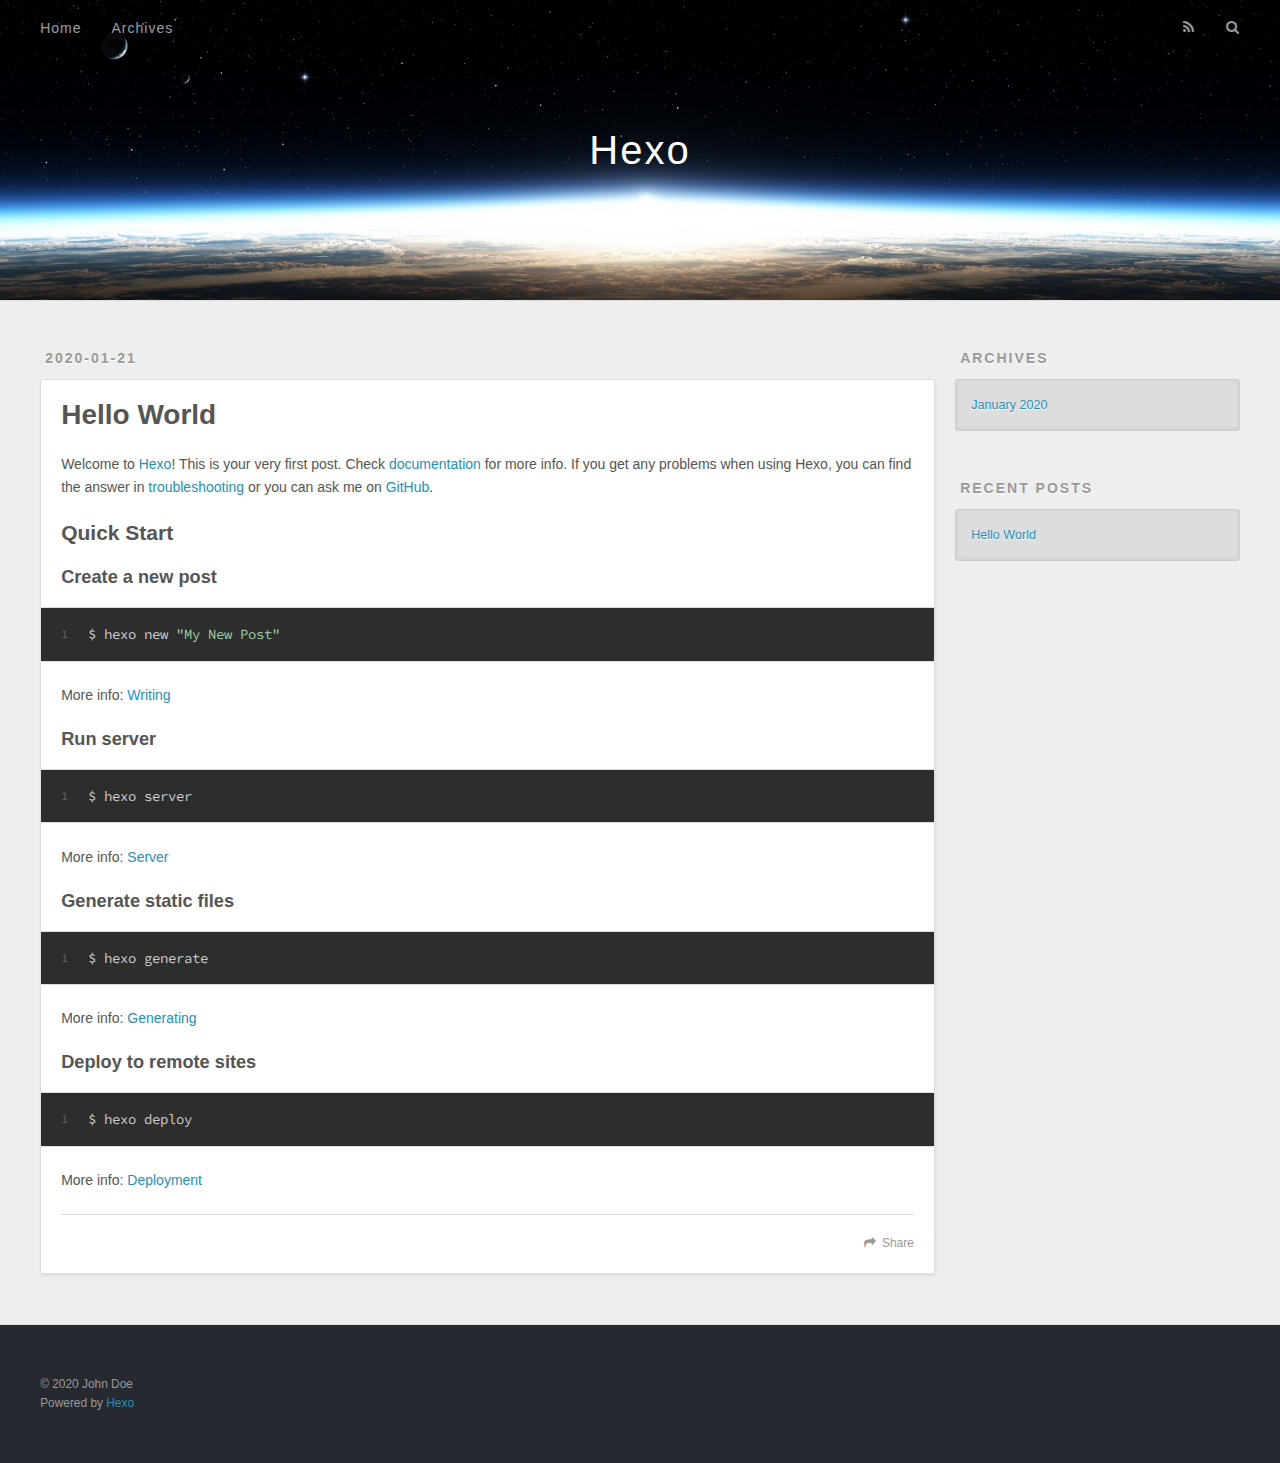
==== index.html @ 79633a44 "Site updated: 2020-01-21 22:57:05" ====
<!DOCTYPE html>
<html>
<head>
  <meta charset="utf-8">
  

  
  <title>Hexo</title>
  <meta name="viewport" content="width=device-width, initial-scale=1, maximum-scale=1">
  <meta property="og:type" content="website">
<meta property="og:title" content="Hexo">
<meta property="og:url" content="http://yoursite.com/index.html">
<meta property="og:site_name" content="Hexo">
<meta property="og:locale" content="en_US">
<meta property="article:author" content="John Doe">
<meta name="twitter:card" content="summary">
  
    <link rel="alternate" href="/atom.xml" title="Hexo" type="application/atom+xml">
  
  
    <link rel="icon" href="/favicon.png">
  
  
    <link href="//fonts.googleapis.com/css?family=Source+Code+Pro" rel="stylesheet" type="text/css">
  
  
<link rel="stylesheet" href="/css/style.css">

<meta name="generator" content="Hexo 4.2.0"></head>

<body>
  <div id="container">
    <div id="wrap">
      <header id="header">
  <div id="banner"></div>
  <div id="header-outer" class="outer">
    <div id="header-title" class="inner">
      <h1 id="logo-wrap">
        <a href="/" id="logo">Hexo</a>
      </h1>
      
    </div>
    <div id="header-inner" class="inner">
      <nav id="main-nav">
        <a id="main-nav-toggle" class="nav-icon"></a>
        
          <a class="main-nav-link" href="/">Home</a>
        
          <a class="main-nav-link" href="/archives">Archives</a>
        
      </nav>
      <nav id="sub-nav">
        
          <a id="nav-rss-link" class="nav-icon" href="/atom.xml" title="RSS Feed"></a>
        
        <a id="nav-search-btn" class="nav-icon" title="Search"></a>
      </nav>
      <div id="search-form-wrap">
        <form action="//google.com/search" method="get" accept-charset="UTF-8" class="search-form"><input type="search" name="q" class="search-form-input" placeholder="Search"><button type="submit" class="search-form-submit">&#xF002;</button><input type="hidden" name="sitesearch" value="http://yoursite.com"></form>
      </div>
    </div>
  </div>
</header>
      <div class="outer">
        <section id="main">
  
    <article id="post-hello-world" class="article article-type-post" itemscope itemprop="blogPost">
  <div class="article-meta">
    <a href="/2020/01/21/hello-world/" class="article-date">
  <time datetime="2020-01-21T01:16:04.264Z" itemprop="datePublished">2020-01-21</time>
</a>
    
  </div>
  <div class="article-inner">
    
    
      <header class="article-header">
        
  
    <h1 itemprop="name">
      <a class="article-title" href="/2020/01/21/hello-world/">Hello World</a>
    </h1>
  

      </header>
    
    <div class="article-entry" itemprop="articleBody">
      
        <p>Welcome to <a href="https://hexo.io/" target="_blank" rel="noopener">Hexo</a>! This is your very first post. Check <a href="https://hexo.io/docs/" target="_blank" rel="noopener">documentation</a> for more info. If you get any problems when using Hexo, you can find the answer in <a href="https://hexo.io/docs/troubleshooting.html" target="_blank" rel="noopener">troubleshooting</a> or you can ask me on <a href="https://github.com/hexojs/hexo/issues" target="_blank" rel="noopener">GitHub</a>.</p>
<h2 id="Quick-Start"><a href="#Quick-Start" class="headerlink" title="Quick Start"></a>Quick Start</h2><h3 id="Create-a-new-post"><a href="#Create-a-new-post" class="headerlink" title="Create a new post"></a>Create a new post</h3><figure class="highlight bash"><table><tr><td class="gutter"><pre><span class="line">1</span><br></pre></td><td class="code"><pre><span class="line">$ hexo new <span class="string">"My New Post"</span></span><br></pre></td></tr></table></figure>

<p>More info: <a href="https://hexo.io/docs/writing.html" target="_blank" rel="noopener">Writing</a></p>
<h3 id="Run-server"><a href="#Run-server" class="headerlink" title="Run server"></a>Run server</h3><figure class="highlight bash"><table><tr><td class="gutter"><pre><span class="line">1</span><br></pre></td><td class="code"><pre><span class="line">$ hexo server</span><br></pre></td></tr></table></figure>

<p>More info: <a href="https://hexo.io/docs/server.html" target="_blank" rel="noopener">Server</a></p>
<h3 id="Generate-static-files"><a href="#Generate-static-files" class="headerlink" title="Generate static files"></a>Generate static files</h3><figure class="highlight bash"><table><tr><td class="gutter"><pre><span class="line">1</span><br></pre></td><td class="code"><pre><span class="line">$ hexo generate</span><br></pre></td></tr></table></figure>

<p>More info: <a href="https://hexo.io/docs/generating.html" target="_blank" rel="noopener">Generating</a></p>
<h3 id="Deploy-to-remote-sites"><a href="#Deploy-to-remote-sites" class="headerlink" title="Deploy to remote sites"></a>Deploy to remote sites</h3><figure class="highlight bash"><table><tr><td class="gutter"><pre><span class="line">1</span><br></pre></td><td class="code"><pre><span class="line">$ hexo deploy</span><br></pre></td></tr></table></figure>

<p>More info: <a href="https://hexo.io/docs/one-command-deployment.html" target="_blank" rel="noopener">Deployment</a></p>

      
    </div>
    <footer class="article-footer">
      <a data-url="http://yoursite.com/2020/01/21/hello-world/" data-id="ck5n6uhem0000v4r3armxf8e6" class="article-share-link">Share</a>
      
      
    </footer>
  </div>
  
</article>


  


</section>
        
          <aside id="sidebar">
  
    

  
    

  
    
  
    
  <div class="widget-wrap">
    <h3 class="widget-title">Archives</h3>
    <div class="widget">
      <ul class="archive-list"><li class="archive-list-item"><a class="archive-list-link" href="/archives/2020/01/">January 2020</a></li></ul>
    </div>
  </div>


  
    
  <div class="widget-wrap">
    <h3 class="widget-title">Recent Posts</h3>
    <div class="widget">
      <ul>
        
          <li>
            <a href="/2020/01/21/hello-world/">Hello World</a>
          </li>
        
      </ul>
    </div>
  </div>

  
</aside>
        
      </div>
      <footer id="footer">
  
  <div class="outer">
    <div id="footer-info" class="inner">
      &copy; 2020 John Doe<br>
      Powered by <a href="http://hexo.io/" target="_blank">Hexo</a>
    </div>
  </div>
</footer>
    </div>
    <nav id="mobile-nav">
  
    <a href="/" class="mobile-nav-link">Home</a>
  
    <a href="/archives" class="mobile-nav-link">Archives</a>
  
</nav>
    

<script src="//ajax.googleapis.com/ajax/libs/jquery/2.0.3/jquery.min.js"></script>


  
<link rel="stylesheet" href="/fancybox/jquery.fancybox.css">

  
<script src="/fancybox/jquery.fancybox.pack.js"></script>




<script src="/js/script.js"></script>




  </div>
</body>
</html>
---- css/style.css ----
body {
  width: 100%;
}
body:before,
body:after {
  content: "";
  display: table;
}
body:after {
  clear: both;
}
html,
body,
div,
span,
applet,
object,
iframe,
h1,
h2,
h3,
h4,
h5,
h6,
p,
blockquote,
pre,
a,
abbr,
acronym,
address,
big,
cite,
code,
del,
dfn,
em,
img,
ins,
kbd,
q,
s,
samp,
small,
strike,
strong,
sub,
sup,
tt,
var,
dl,
dt,
dd,
ol,
ul,
li,
fieldset,
form,
label,
legend,
table,
caption,
tbody,
tfoot,
thead,
tr,
th,
td {
  margin: 0;
  padding: 0;
  border: 0;
  outline: 0;
  font-weight: inherit;
  font-style: inherit;
  font-family: inherit;
  font-size: 100%;
  vertical-align: baseline;
}
body {
  line-height: 1;
  color: #000;
  background: #fff;
}
ol,
ul {
  list-style: none;
}
table {
  border-collapse: separate;
  border-spacing: 0;
  vertical-align: middle;
}
caption,
th,
td {
  text-align: left;
  font-weight: normal;
  vertical-align: middle;
}
a img {
  border: none;
}
input,
button {
  margin: 0;
  padding: 0;
}
input::-moz-focus-inner,
button::-moz-focus-inner {
  border: 0;
  padding: 0;
}
@font-face {
  font-family: FontAwesome;
  font-style: normal;
  font-weight: normal;
  src: url("fonts/fontawesome-webfont.eot?v=#4.0.3");
  src: url("fonts/fontawesome-webfont.eot?#iefix&v=#4.0.3") format("embedded-opentype"), url("fonts/fontawesome-webfont.woff?v=#4.0.3") format("woff"), url("fonts/fontawesome-webfont.ttf?v=#4.0.3") format("truetype"), url("fonts/fontawesome-webfont.svg#fontawesomeregular?v=#4.0.3") format("svg");
}
html,
body,
#container {
  height: 100%;
}
body {
  background: #eee;
  font: 14px -apple-system, BlinkMacSystemFont, "Segoe UI", "Roboto", "Oxygen", "Ubuntu", "Cantarell", "Fira Sans", "Droid Sans", "Helvetica Neue", sans-serif;
  -webkit-text-size-adjust: 100%;
}
.outer {
  max-width: 1220px;
  margin: 0 auto;
  padding: 0 20px;
}
.outer:before,
.outer:after {
  content: "";
  display: table;
}
.outer:after {
  clear: both;
}
.inner {
  display: inline;
  float: left;
  width: 98.33333333333333%;
  margin: 0 0.833333333333333%;
}
.left,
.alignleft {
  float: left;
}
.right,
.alignright {
  float: right;
}
.clear {
  clear: both;
}
#container {
  position: relative;
}
.mobile-nav-on {
  overflow: hidden;
}
#wrap {
  height: 100%;
  width: 100%;
  position: absolute;
  top: 0;
  left: 0;
  -webkit-transition: 0.2s ease-out;
  -moz-transition: 0.2s ease-out;
  -ms-transition: 0.2s ease-out;
  transition: 0.2s ease-out;
  z-index: 1;
  background: #eee;
}
.mobile-nav-on #wrap {
  left: 280px;
}
@media screen and (min-width: 768px) {
  #main {
    display: inline;
    float: left;
    width: 73.33333333333333%;
    margin: 0 0.833333333333333%;
  }
}
.article-date,
.article-category-link,
.archive-year,
.widget-title {
  text-decoration: none;
  text-transform: uppercase;
  letter-spacing: 2px;
  color: #999;
  margin-bottom: 1em;
  margin-left: 5px;
  line-height: 1em;
  text-shadow: 0 1px #fff;
  font-weight: bold;
}
.article-inner,
.archive-article-inner {
  background: #fff;
  -webkit-box-shadow: 1px 2px 3px #ddd;
  box-shadow: 1px 2px 3px #ddd;
  border: 1px solid #ddd;
  border-radius: 3px;
}
.article-entry h1,
.widget h1 {
  font-size: 2em;
}
.article-entry h2,
.widget h2 {
  font-size: 1.5em;
}
.article-entry h3,
.widget h3 {
  font-size: 1.3em;
}
.article-entry h4,
.widget h4 {
  font-size: 1.2em;
}
.article-entry h5,
.widget h5 {
  font-size: 1em;
}
.article-entry h6,
.widget h6 {
  font-size: 1em;
  color: #999;
}
.article-entry hr,
.widget hr {
  border: 1px dashed #ddd;
}
.article-entry strong,
.widget strong {
  font-weight: bold;
}
.article-entry em,
.widget em,
.article-entry cite,
.widget cite {
  font-style: italic;
}
.article-entry sup,
.widget sup,
.article-entry sub,
.widget sub {
  font-size: 0.75em;
  line-height: 0;
  position: relative;
  vertical-align: baseline;
}
.article-entry sup,
.widget sup {
  top: -0.5em;
}
.article-entry sub,
.widget sub {
  bottom: -0.2em;
}
.article-entry small,
.widget small {
  font-size: 0.85em;
}
.article-entry acronym,
.widget acronym,
.article-entry abbr,
.widget abbr {
  border-bottom: 1px dotted;
}
.article-entry ul,
.widget ul,
.article-entry ol,
.widget ol,
.article-entry dl,
.widget dl {
  margin: 0 20px;
  line-height: 1.6em;
}
.article-entry ul ul,
.widget ul ul,
.article-entry ol ul,
.widget ol ul,
.article-entry ul ol,
.widget ul ol,
.article-entry ol ol,
.widget ol ol {
  margin-top: 0;
  margin-bottom: 0;
}
.article-entry ul,
.widget ul {
  list-style: disc;
}
.article-entry ol,
.widget ol {
  list-style: decimal;
}
.article-entry dt,
.widget dt {
  font-weight: bold;
}
#header {
  height: 300px;
  position: relative;
  border-bottom: 1px solid #ddd;
}
#header:before,
#header:after {
  content: "";
  position: absolute;
  left: 0;
  right: 0;
  height: 40px;
}
#header:before {
  top: 0;
  background: -webkit-linear-gradient(rgba(0,0,0,0.2), transparent);
  background: -moz-linear-gradient(rgba(0,0,0,0.2), transparent);
  background: -ms-linear-gradient(rgba(0,0,0,0.2), transparent);
  background: linear-gradient(rgba(0,0,0,0.2), transparent);
}
#header:after {
  bottom: 0;
  background: -webkit-linear-gradient(transparent, rgba(0,0,0,0.2));
  background: -moz-linear-gradient(transparent, rgba(0,0,0,0.2));
  background: -ms-linear-gradient(transparent, rgba(0,0,0,0.2));
  background: linear-gradient(transparent, rgba(0,0,0,0.2));
}
#header-outer {
  height: 100%;
  position: relative;
}
#header-inner {
  position: relative;
  overflow: hidden;
}
#banner {
  position: absolute;
  top: 0;
  left: 0;
  width: 100%;
  height: 100%;
  background: url("images/banner.jpg") center #000;
  -webkit-background-size: cover;
  -moz-background-size: cover;
  background-size: cover;
  z-index: -1;
}
#header-title {
  text-align: center;
  height: 40px;
  position: absolute;
  top: 50%;
  left: 0;
  margin-top: -20px;
}
#logo,
#subtitle {
  text-decoration: none;
  color: #fff;
  font-weight: 300;
  text-shadow: 0 1px 4px rgba(0,0,0,0.3);
}
#logo {
  font-size: 40px;
  line-height: 40px;
  letter-spacing: 2px;
}
#subtitle {
  font-size: 16px;
  line-height: 16px;
  letter-spacing: 1px;
}
#subtitle-wrap {
  margin-top: 16px;
}
#main-nav {
  float: left;
  margin-left: -15px;
}
.nav-icon,
.main-nav-link {
  float: left;
  color: #fff;
  opacity: 0.6;
  text-decoration: none;
  text-shadow: 0 1px rgba(0,0,0,0.2);
  -webkit-transition: opacity 0.2s;
  -moz-transition: opacity 0.2s;
  -ms-transition: opacity 0.2s;
  transition: opacity 0.2s;
  display: block;
  padding: 20px 15px;
}
.nav-icon:hover,
.main-nav-link:hover {
  opacity: 1;
}
.nav-icon {
  font-family: FontAwesome;
  text-align: center;
  font-size: 14px;
  width: 14px;
  height: 14px;
  padding: 20px 15px;
  position: relative;
  cursor: pointer;
}
.main-nav-link {
  font-weight: 300;
  letter-spacing: 1px;
}
@media screen and (max-width: 479px) {
  .main-nav-link {
    display: none;
  }
}
#main-nav-toggle {
  display: none;
}
#main-nav-toggle:before {
  content: "\f0c9";
}
@media screen and (max-width: 479px) {
  #main-nav-toggle {
    display: block;
  }
}
#sub-nav {
  float: right;
  margin-right: -15px;
}
#nav-rss-link:before {
  content: "\f09e";
}
#nav-search-btn:before {
  content: "\f002";
}
#search-form-wrap {
  position: absolute;
  top: 15px;
  width: 150px;
  height: 30px;
  right: -150px;
  opacity: 0;
  -webkit-transition: 0.2s ease-out;
  -moz-transition: 0.2s ease-out;
  -ms-transition: 0.2s ease-out;
  transition: 0.2s ease-out;
}
#search-form-wrap.on {
  opacity: 1;
  right: 0;
}
@media screen and (max-width: 479px) {
  #search-form-wrap {
    width: 100%;
    right: -100%;
  }
}
.search-form {
  position: absolute;
  top: 0;
  left: 0;
  right: 0;
  background: #fff;
  padding: 5px 15px;
  border-radius: 15px;
  -webkit-box-shadow: 0 0 10px rgba(0,0,0,0.3);
  box-shadow: 0 0 10px rgba(0,0,0,0.3);
}
.search-form-input {
  border: none;
  background: none;
  color: #555;
  width: 100%;
  font: 13px -apple-system, BlinkMacSystemFont, "Segoe UI", "Roboto", "Oxygen", "Ubuntu", "Cantarell", "Fira Sans", "Droid Sans", "Helvetica Neue", sans-serif;
  outline: none;
}
.search-form-input::-webkit-search-results-decoration,
.search-form-input::-webkit-search-cancel-button {
  -webkit-appearance: none;
}
.search-form-submit {
  position: absolute;
  top: 50%;
  right: 10px;
  margin-top: -7px;
  font: 13px FontAwesome;
  border: none;
  background: none;
  color: #bbb;
  cursor: pointer;
}
.search-form-submit:hover,
.search-form-submit:focus {
  color: #777;
}
.article {
  margin: 50px 0;
}
.article-inner {
  overflow: hidden;
}
.article-meta:before,
.article-meta:after {
  content: "";
  display: table;
}
.article-meta:after {
  clear: both;
}
.article-date {
  float: left;
}
.article-category {
  float: left;
  line-height: 1em;
  color: #ccc;
  text-shadow: 0 1px #fff;
  margin-left: 8px;
}
.article-category:before {
  content: "\2022";
}
.article-category-link {
  margin: 0 12px 1em;
}
.article-header {
  padding: 20px 20px 0;
}
.article-title {
  text-decoration: none;
  font-size: 2em;
  font-weight: bold;
  color: #555;
  line-height: 1.1em;
  -webkit-transition: color 0.2s;
  -moz-transition: color 0.2s;
  -ms-transition: color 0.2s;
  transition: color 0.2s;
}
a.article-title:hover {
  color: #258fb8;
}
.article-entry {
  color: #555;
  padding: 0 20px;
}
.article-entry:before,
.article-entry:after {
  content: "";
  display: table;
}
.article-entry:after {
  clear: both;
}
.article-entry p,
.article-entry table {
  line-height: 1.6em;
  margin: 1.6em 0;
}
.article-entry h1,
.article-entry h2,
.article-entry h3,
.article-entry h4,
.article-entry h5,
.article-entry h6 {
  font-weight: bold;
}
.article-entry h1,
.article-entry h2,
.article-entry h3,
.article-entry h4,
.article-entry h5,
.article-entry h6 {
  line-height: 1.1em;
  margin: 1.1em 0;
}
.article-entry a {
  color: #258fb8;
  text-decoration: none;
}
.article-entry a:hover {
  text-decoration: underline;
}
.article-entry ul,
.article-entry ol,
.article-entry dl {
  margin-top: 1.6em;
  margin-bottom: 1.6em;
}
.article-entry img,
.article-entry video {
  max-width: 100%;
  height: auto;
  display: block;
  margin: auto;
}
.article-entry iframe {
  border: none;
}
.article-entry table {
  width: 100%;
  border-collapse: collapse;
  border-spacing: 0;
}
.article-entry th {
  font-weight: bold;
  border-bottom: 3px solid #ddd;
  padding-bottom: 0.5em;
}
.article-entry td {
  border-bottom: 1px solid #ddd;
  padding: 10px 0;
}
.article-entry blockquote {
  font-family: Georgia, "Times New Roman", serif;
  font-size: 1.4em;
  margin: 1.6em 20px;
  text-align: center;
}
.article-entry blockquote footer {
  font-size: 14px;
  margin: 1.6em 0;
  font-family: -apple-system, BlinkMacSystemFont, "Segoe UI", "Roboto", "Oxygen", "Ubuntu", "Cantarell", "Fira Sans", "Droid Sans", "Helvetica Neue", sans-serif;
}
.article-entry blockquote footer cite:before {
  content: "—";
  padding: 0 0.5em;
}
.article-entry .pullquote {
  text-align: left;
  width: 45%;
  margin: 0;
}
.article-entry .pullquote.left {
  margin-left: 0.5em;
  margin-right: 1em;
}
.article-entry .pullquote.right {
  margin-right: 0.5em;
  margin-left: 1em;
}
.article-entry .caption {
  color: #999;
  display: block;
  font-size: 0.9em;
  margin-top: 0.5em;
  position: relative;
  text-align: center;
}
.article-entry .video-container {
  position: relative;
  padding-top: 56.25%;
  height: 0;
  overflow: hidden;
}
.article-entry .video-container iframe,
.article-entry .video-container object,
.article-entry .video-container embed {
  position: absolute;
  top: 0;
  left: 0;
  width: 100%;
  height: 100%;
  margin-top: 0;
}
.article-more-link a {
  display: inline-block;
  line-height: 1em;
  padding: 6px 15px;
  border-radius: 15px;
  background: #eee;
  color: #999;
  text-shadow: 0 1px #fff;
  text-decoration: none;
}
.article-more-link a:hover {
  background: #258fb8;
  color: #fff;
  text-decoration: none;
  text-shadow: 0 1px #1e7293;
}
.article-footer {
  font-size: 0.85em;
  line-height: 1.6em;
  border-top: 1px solid #ddd;
  padding-top: 1.6em;
  margin: 0 20px 20px;
}
.article-footer:before,
.article-footer:after {
  content: "";
  display: table;
}
.article-footer:after {
  clear: both;
}
.article-footer a {
  color: #999;
  text-decoration: none;
}
.article-footer a:hover {
  color: #555;
}
.article-tag-list-item {
  float: left;
  margin-right: 10px;
}
.article-tag-list-link:before {
  content: "#";
}
.article-comment-link {
  float: right;
}
.article-comment-link:before {
  content: "\f075";
  font-family: FontAwesome;
  padding-right: 8px;
}
.article-share-link {
  cursor: pointer;
  float: right;
  margin-left: 20px;
}
.article-share-link:before {
  content: "\f064";
  font-family: FontAwesome;
  padding-right: 6px;
}
#article-nav {
  position: relative;
}
#article-nav:before,
#article-nav:after {
  content: "";
  display: table;
}
#article-nav:after {
  clear: both;
}
@media screen and (min-width: 768px) {
  #article-nav {
    margin: 50px 0;
  }
  #article-nav:before {
    width: 8px;
    height: 8px;
    position: absolute;
    top: 50%;
    left: 50%;
    margin-top: -4px;
    margin-left: -4px;
    content: "";
    border-radius: 50%;
    background: #ddd;
    -webkit-box-shadow: 0 1px 2px #fff;
    box-shadow: 0 1px 2px #fff;
  }
}
.article-nav-link-wrap {
  text-decoration: none;
  text-shadow: 0 1px #fff;
  color: #999;
  -webkit-box-sizing: border-box;
  -moz-box-sizing: border-box;
  box-sizing: border-box;
  margin-top: 50px;
  text-align: center;
  display: block;
}
.article-nav-link-wrap:hover {
  color: #555;
}
@media screen and (min-width: 768px) {
  .article-nav-link-wrap {
    width: 50%;
    margin-top: 0;
  }
}
@media screen and (min-width: 768px) {
  #article-nav-newer {
    float: left;
    text-align: right;
    padding-right: 20px;
  }
}
@media screen and (min-width: 768px) {
  #article-nav-older {
    float: right;
    text-align: left;
    padding-left: 20px;
  }
}
.article-nav-caption {
  text-transform: uppercase;
  letter-spacing: 2px;
  color: #ddd;
  line-height: 1em;
  font-weight: bold;
}
#article-nav-newer .article-nav-caption {
  margin-right: -2px;
}
.article-nav-title {
  font-size: 0.85em;
  line-height: 1.6em;
  margin-top: 0.5em;
}
.article-share-box {
  position: absolute;
  display: none;
  background: #fff;
  -webkit-box-shadow: 1px 2px 10px rgba(0,0,0,0.2);
  box-shadow: 1px 2px 10px rgba(0,0,0,0.2);
  border-radius: 3px;
  margin-left: -145px;
  overflow: hidden;
  z-index: 1;
}
.article-share-box.on {
  display: block;
}
.article-share-input {
  width: 100%;
  background: none;
  -webkit-box-sizing: border-box;
  -moz-box-sizing: border-box;
  box-sizing: border-box;
  font: 14px -apple-system, BlinkMacSystemFont, "Segoe UI", "Roboto", "Oxygen", "Ubuntu", "Cantarell", "Fira Sans", "Droid Sans", "Helvetica Neue", sans-serif;
  padding: 0 15px;
  color: #555;
  outline: none;
  border: 1px solid #ddd;
  border-radius: 3px 3px 0 0;
  height: 36px;
  line-height: 36px;
}
.article-share-links {
  background: #eee;
}
.article-share-links:before,
.article-share-links:after {
  content: "";
  display: table;
}
.article-share-links:after {
  clear: both;
}
.article-share-twitter,
.article-share-facebook,
.article-share-pinterest,
.article-share-google {
  width: 50px;
  height: 36px;
  display: block;
  float: left;
  position: relative;
  color: #999;
  text-shadow: 0 1px #fff;
}
.article-share-twitter:before,
.article-share-facebook:before,
.article-share-pinterest:before,
.article-share-google:before {
  font-size: 20px;
  font-family: FontAwesome;
  width: 20px;
  height: 20px;
  position: absolute;
  top: 50%;
  left: 50%;
  margin-top: -10px;
  margin-left: -10px;
  text-align: center;
}
.article-share-twitter:hover,
.article-share-facebook:hover,
.article-share-pinterest:hover,
.article-share-google:hover {
  color: #fff;
}
.article-share-twitter:before {
  content: "\f099";
}
.article-share-twitter:hover {
  background: #00aced;
  text-shadow: 0 1px #008abe;
}
.article-share-facebook:before {
  content: "\f09a";
}
.article-share-facebook:hover {
  background: #3b5998;
  text-shadow: 0 1px #2f477a;
}
.article-share-pinterest:before {
  content: "\f0d2";
}
.article-share-pinterest:hover {
  background: #cb2027;
  text-shadow: 0 1px #a21a1f;
}
.article-share-google:before {
  content: "\f0d5";
}
.article-share-google:hover {
  background: #dd4b39;
  text-shadow: 0 1px #be3221;
}
.article-gallery {
  background: #000;
  position: relative;
}
.article-gallery-photos {
  position: relative;
  overflow: hidden;
}
.article-gallery-img {
  display: none;
  max-width: 100%;
}
.article-gallery-img:first-child {
  display: block;
}
.article-gallery-img.loaded {
  position: absolute;
  display: block;
}
.article-gallery-img img {
  display: block;
  max-width: 100%;
  margin: 0 auto;
}
#comments {
  background: #fff;
  -webkit-box-shadow: 1px 2px 3px #ddd;
  box-shadow: 1px 2px 3px #ddd;
  padding: 20px;
  border: 1px solid #ddd;
  border-radius: 3px;
  margin: 50px 0;
}
#comments a {
  color: #258fb8;
}
.archives-wrap {
  margin: 50px 0;
}
.archives:before,
.archives:after {
  content: "";
  display: table;
}
.archives:after {
  clear: both;
}
.archive-year-wrap {
  margin-bottom: 1em;
}
.archives {
  -webkit-column-gap: 10px;
  -moz-column-gap: 10px;
  column-gap: 10px;
}
@media screen and (min-width: 480px) and (max-width: 767px) {
  .archives {
    -webkit-column-count: 2;
    -moz-column-count: 2;
    column-count: 2;
  }
}
@media screen and (min-width: 768px) {
  .archives {
    -webkit-column-count: 3;
    -moz-column-count: 3;
    column-count: 3;
  }
}
.archive-article {
  -webkit-column-break-inside: avoid;
  page-break-inside: avoid;
  overflow: hidden;
  break-inside: avoid-column;
}
.archive-article-inner {
  padding: 10px;
  margin-bottom: 15px;
}
.archive-article-title {
  text-decoration: none;
  font-weight: bold;
  color: #555;
  -webkit-transition: color 0.2s;
  -moz-transition: color 0.2s;
  -ms-transition: color 0.2s;
  transition: color 0.2s;
  line-height: 1.6em;
}
.archive-article-title:hover {
  color: #258fb8;
}
.archive-article-footer {
  margin-top: 1em;
}
.archive-article-date {
  color: #999;
  text-decoration: none;
  font-size: 0.85em;
  line-height: 1em;
  margin-bottom: 0.5em;
  display: block;
}
#page-nav {
  margin: 50px auto;
  background: #fff;
  -webkit-box-shadow: 1px 2px 3px #ddd;
  box-shadow: 1px 2px 3px #ddd;
  border: 1px solid #ddd;
  border-radius: 3px;
  text-align: center;
  color: #999;
  overflow: hidden;
}
#page-nav:before,
#page-nav:after {
  content: "";
  display: table;
}
#page-nav:after {
  clear: both;
}
#page-nav a,
#page-nav span {
  padding: 10px 20px;
  line-height: 1;
  height: 2ex;
}
#page-nav a {
  color: #999;
  text-decoration: none;
}
#page-nav a:hover {
  background: #999;
  color: #fff;
}
#page-nav .prev {
  float: left;
}
#page-nav .next {
  float: right;
}
#page-nav .page-number {
  display: inline-block;
}
@media screen and (max-width: 479px) {
  #page-nav .page-number {
    display: none;
  }
}
#page-nav .current {
  color: #555;
  font-weight: bold;
}
#page-nav .space {
  color: #ddd;
}
#footer {
  background: #262a30;
  padding: 50px 0;
  border-top: 1px solid #ddd;
  color: #999;
}
#footer a {
  color: #258fb8;
  text-decoration: none;
}
#footer a:hover {
  text-decoration: underline;
}
#footer-info {
  line-height: 1.6em;
  font-size: 0.85em;
}
.article-entry pre,
.article-entry .highlight {
  background: #2d2d2d;
  margin: 0 -20px;
  padding: 15px 20px;
  border-style: solid;
  border-color: #ddd;
  border-width: 1px 0;
  overflow: auto;
  color: #ccc;
  line-height: 22.400000000000002px;
}
.article-entry .highlight .gutter pre,
.article-entry .gist .gist-file .gist-data .line-numbers {
  color: #666;
  font-size: 0.85em;
}
.article-entry pre,
.article-entry code {
  font-family: "Source Code Pro", Consolas, Monaco, Menlo, Consolas, monospace;
}
.article-entry code {
  background: #eee;
  text-shadow: 0 1px #fff;
  padding: 0 0.3em;
}
.article-entry pre code {
  background: none;
  text-shadow: none;
  padding: 0;
}
.article-entry .highlight pre {
  border: none;
  margin: 0;
  padding: 0;
}
.article-entry .highlight table {
  margin: 0;
  width: auto;
}
.article-entry .highlight td {
  border: none;
  padding: 0;
}
.article-entry .highlight figcaption {
  font-size: 0.85em;
  color: #999;
  line-height: 1em;
  margin-bottom: 1em;
}
.article-entry .highlight figcaption:before,
.article-entry .highlight figcaption:after {
  content: "";
  display: table;
}
.article-entry .highlight figcaption:after {
  clear: both;
}
.article-entry .highlight figcaption a {
  float: right;
}
.article-entry .highlight .gutter pre {
  text-align: right;
  padding-right: 20px;
}
.article-entry .highlight .line {
  height: 22.400000000000002px;
}
.article-entry .highlight .line.marked {
  background: #515151;
}
.article-entry .gist {
  margin: 0 -20px;
  border-style: solid;
  border-color: #ddd;
  border-width: 1px 0;
  background: #2d2d2d;
  padding: 15px 20px 15px 0;
}
.article-entry .gist .gist-file {
  border: none;
  font-family: "Source Code Pro", Consolas, Monaco, Menlo, Consolas, monospace;
  margin: 0;
}
.article-entry .gist .gist-file .gist-data {
  background: none;
  border: none;
}
.article-entry .gist .gist-file .gist-data .line-numbers {
  background: none;
  border: none;
  padding: 0 20px 0 0;
}
.article-entry .gist .gist-file .gist-data .line-data {
  padding: 0 !important;
}
.article-entry .gist .gist-file .highlight {
  margin: 0;
  padding: 0;
  border: none;
}
.article-entry .gist .gist-file .gist-meta {
  background: #2d2d2d;
  color: #999;
  font: 0.85em -apple-system, BlinkMacSystemFont, "Segoe UI", "Roboto", "Oxygen", "Ubuntu", "Cantarell", "Fira Sans", "Droid Sans", "Helvetica Neue", sans-serif;
  text-shadow: 0 0;
  padding: 0;
  margin-top: 1em;
  margin-left: 20px;
}
.article-entry .gist .gist-file .gist-meta a {
  color: #258fb8;
  font-weight: normal;
}
.article-entry .gist .gist-file .gist-meta a:hover {
  text-decoration: underline;
}
pre .comment,
pre .title {
  color: #999;
}
pre .variable,
pre .attribute,
pre .tag,
pre .regexp,
pre .ruby .constant,
pre .xml .tag .title,
pre .xml .pi,
pre .xml .doctype,
pre .html .doctype,
pre .css .id,
pre .css .class,
pre .css .pseudo {
  color: #f2777a;
}
pre .number,
pre .preprocessor,
pre .built_in,
pre .literal,
pre .params,
pre .constant {
  color: #f99157;
}
pre .class,
pre .ruby .class .title,
pre .css .rules .attribute {
  color: #9c9;
}
pre .string,
pre .value,
pre .inheritance,
pre .header,
pre .ruby .symbol,
pre .xml .cdata {
  color: #9c9;
}
pre .css .hexcolor {
  color: #6cc;
}
pre .function,
pre .python .decorator,
pre .python .title,
pre .ruby .function .title,
pre .ruby .title .keyword,
pre .perl .sub,
pre .javascript .title,
pre .coffeescript .title {
  color: #69c;
}
pre .keyword,
pre .javascript .function {
  color: #c9c;
}
@media screen and (max-width: 479px) {
  #mobile-nav {
    position: absolute;
    top: 0;
    left: 0;
    width: 280px;
    height: 100%;
    background: #191919;
    border-right: 1px solid #fff;
  }
}
@media screen and (max-width: 479px) {
  .mobile-nav-link {
    display: block;
    color: #999;
    text-decoration: none;
    padding: 15px 20px;
    font-weight: bold;
  }
  .mobile-nav-link:hover {
    color: #fff;
  }
}
@media screen and (min-width: 768px) {
  #sidebar {
    display: inline;
    float: left;
    width: 23.333333333333332%;
    margin: 0 0.833333333333333%;
  }
}
.widget-wrap {
  margin: 50px 0;
}
.widget {
  color: #777;
  text-shadow: 0 1px #fff;
  background: #ddd;
  -webkit-box-shadow: 0 -1px 4px #ccc inset;
  box-shadow: 0 -1px 4px #ccc inset;
  border: 1px solid #ccc;
  padding: 15px;
  border-radius: 3px;
}
.widget a {
  color: #258fb8;
  text-decoration: none;
}
.widget a:hover {
  text-decoration: underline;
}
.widget ul ul,
.widget ol ul,
.widget dl ul,
.widget ul ol,
.widget ol ol,
.widget dl ol,
.widget ul dl,
.widget ol dl,
.widget dl dl {
  margin-left: 15px;
  list-style: disc;
}
.widget {
  line-height: 1.6em;
  word-wrap: break-word;
  font-size: 0.9em;
}
.widget ul,
.widget ol {
  list-style: none;
  margin: 0;
}
.widget ul ul,
.widget ol ul,
.widget ul ol,
.widget ol ol {
  margin: 0 20px;
}
.widget ul ul,
.widget ol ul {
  list-style: disc;
}
.widget ul ol,
.widget ol ol {
  list-style: decimal;
}
.category-list-count,
.tag-list-count,
.archive-list-count {
  padding-left: 5px;
  color: #999;
  font-size: 0.85em;
}
.category-list-count:before,
.tag-list-count:before,
.archive-list-count:before {
  content: "(";
}
.category-list-count:after,
.tag-list-count:after,
.archive-list-count:after {
  content: ")";
}
.tagcloud a {
  margin-right: 5px;
  display: inline-block;
}
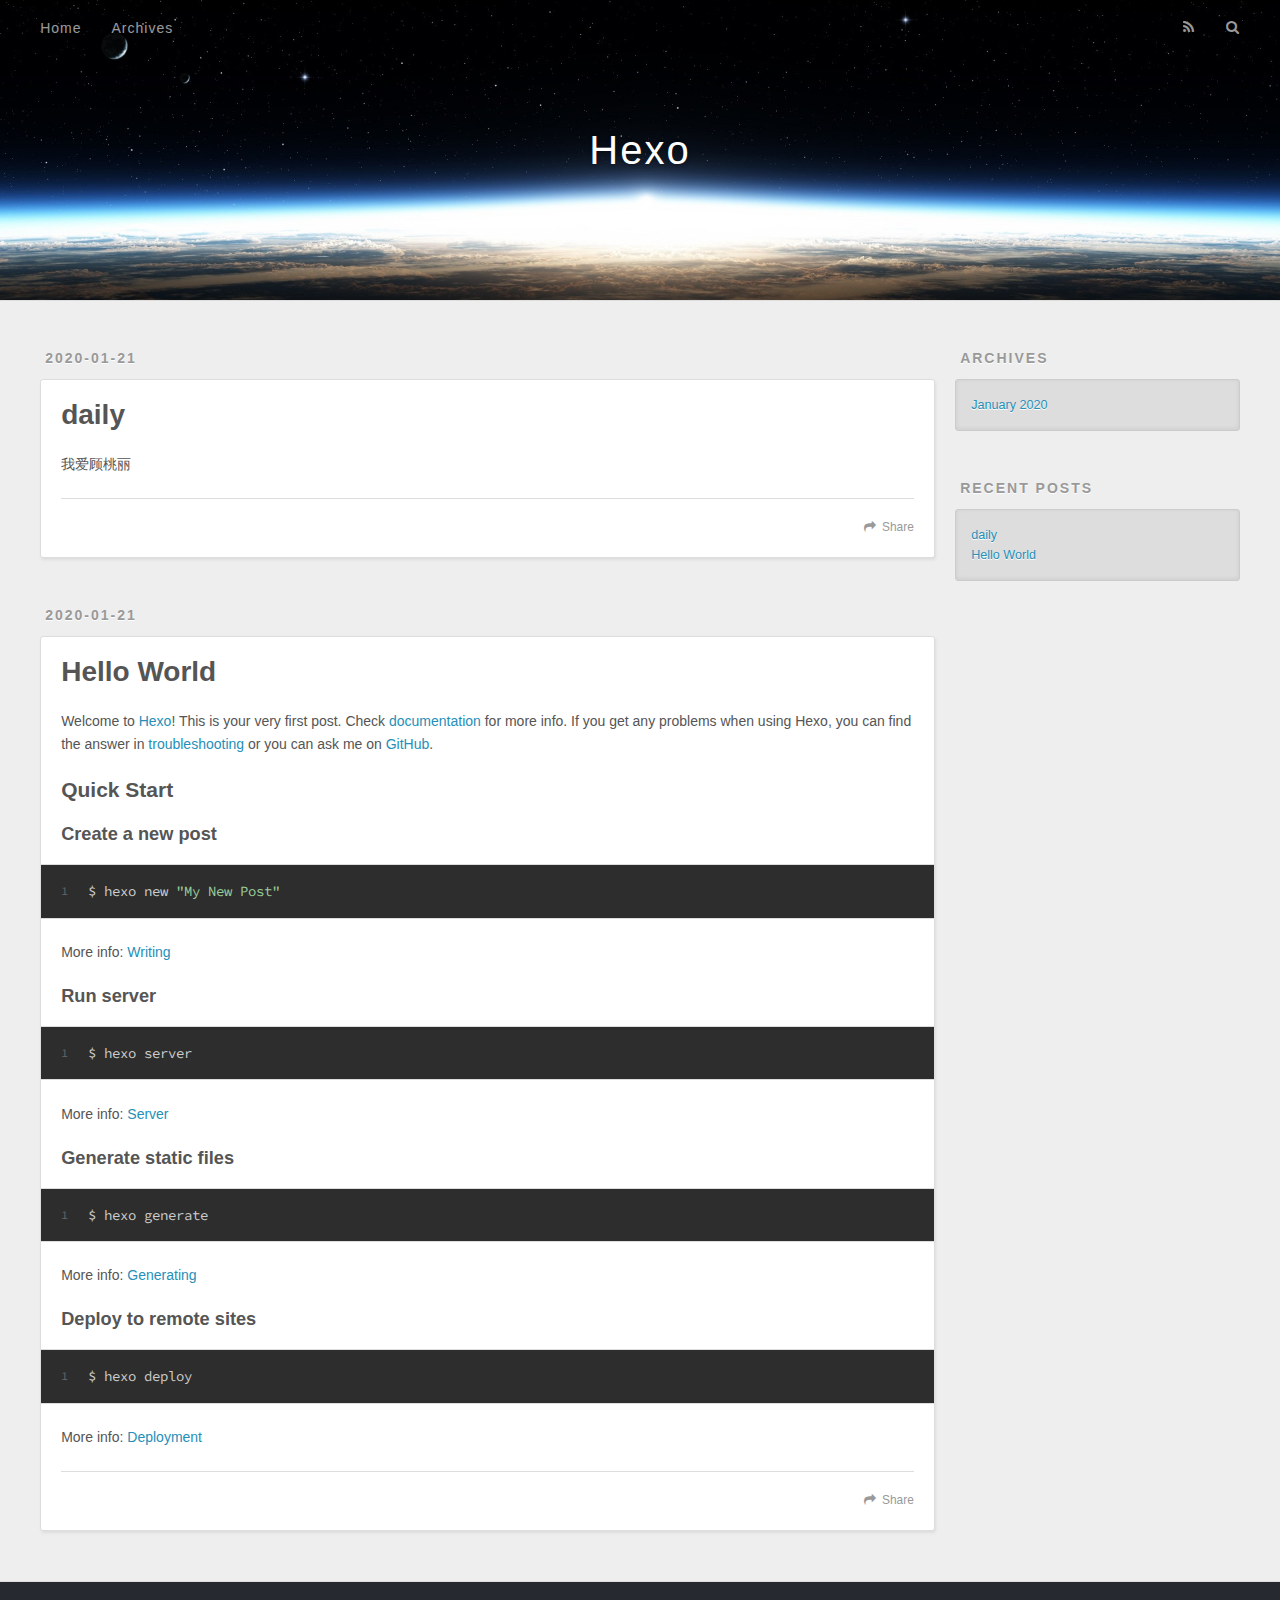
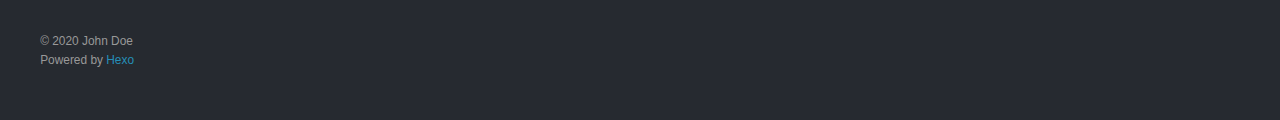
==== commit ea0d00b5: "Site updated: 2020-01-21 23:20:53" ====
--- a/index.html
+++ b/index.html
@@ -64,6 +64,43 @@
       <div class="outer">
         <section id="main">
   
+    <article id="post-daily" class="article article-type-post" itemscope itemprop="blogPost">
+  <div class="article-meta">
+    <a href="/2020/01/21/daily/" class="article-date">
+  <time datetime="2020-01-21T15:12:17.000Z" itemprop="datePublished">2020-01-21</time>
+</a>
+    
+  </div>
+  <div class="article-inner">
+    
+    
+      <header class="article-header">
+        
+  
+    <h1 itemprop="name">
+      <a class="article-title" href="/2020/01/21/daily/">daily</a>
+    </h1>
+  
+
+      </header>
+    
+    <div class="article-entry" itemprop="articleBody">
+      
+        <p>我爱顾桃丽</p>
+
+      
+    </div>
+    <footer class="article-footer">
+      <a data-url="http://yoursite.com/2020/01/21/daily/" data-id="ck5o0r2mp0000jvr3g78a3tbb" class="article-share-link">Share</a>
+      
+      
+    </footer>
+  </div>
+  
+</article>
+
+
+  
     <article id="post-hello-world" class="article article-type-post" itemscope itemprop="blogPost">
   <div class="article-meta">
     <a href="/2020/01/21/hello-world/" class="article-date">
@@ -144,6 +181,10 @@
       <ul>
         
           <li>
+            <a href="/2020/01/21/daily/">daily</a>
+          </li>
+        
+          <li>
             <a href="/2020/01/21/hello-world/">Hello World</a>
           </li>
         
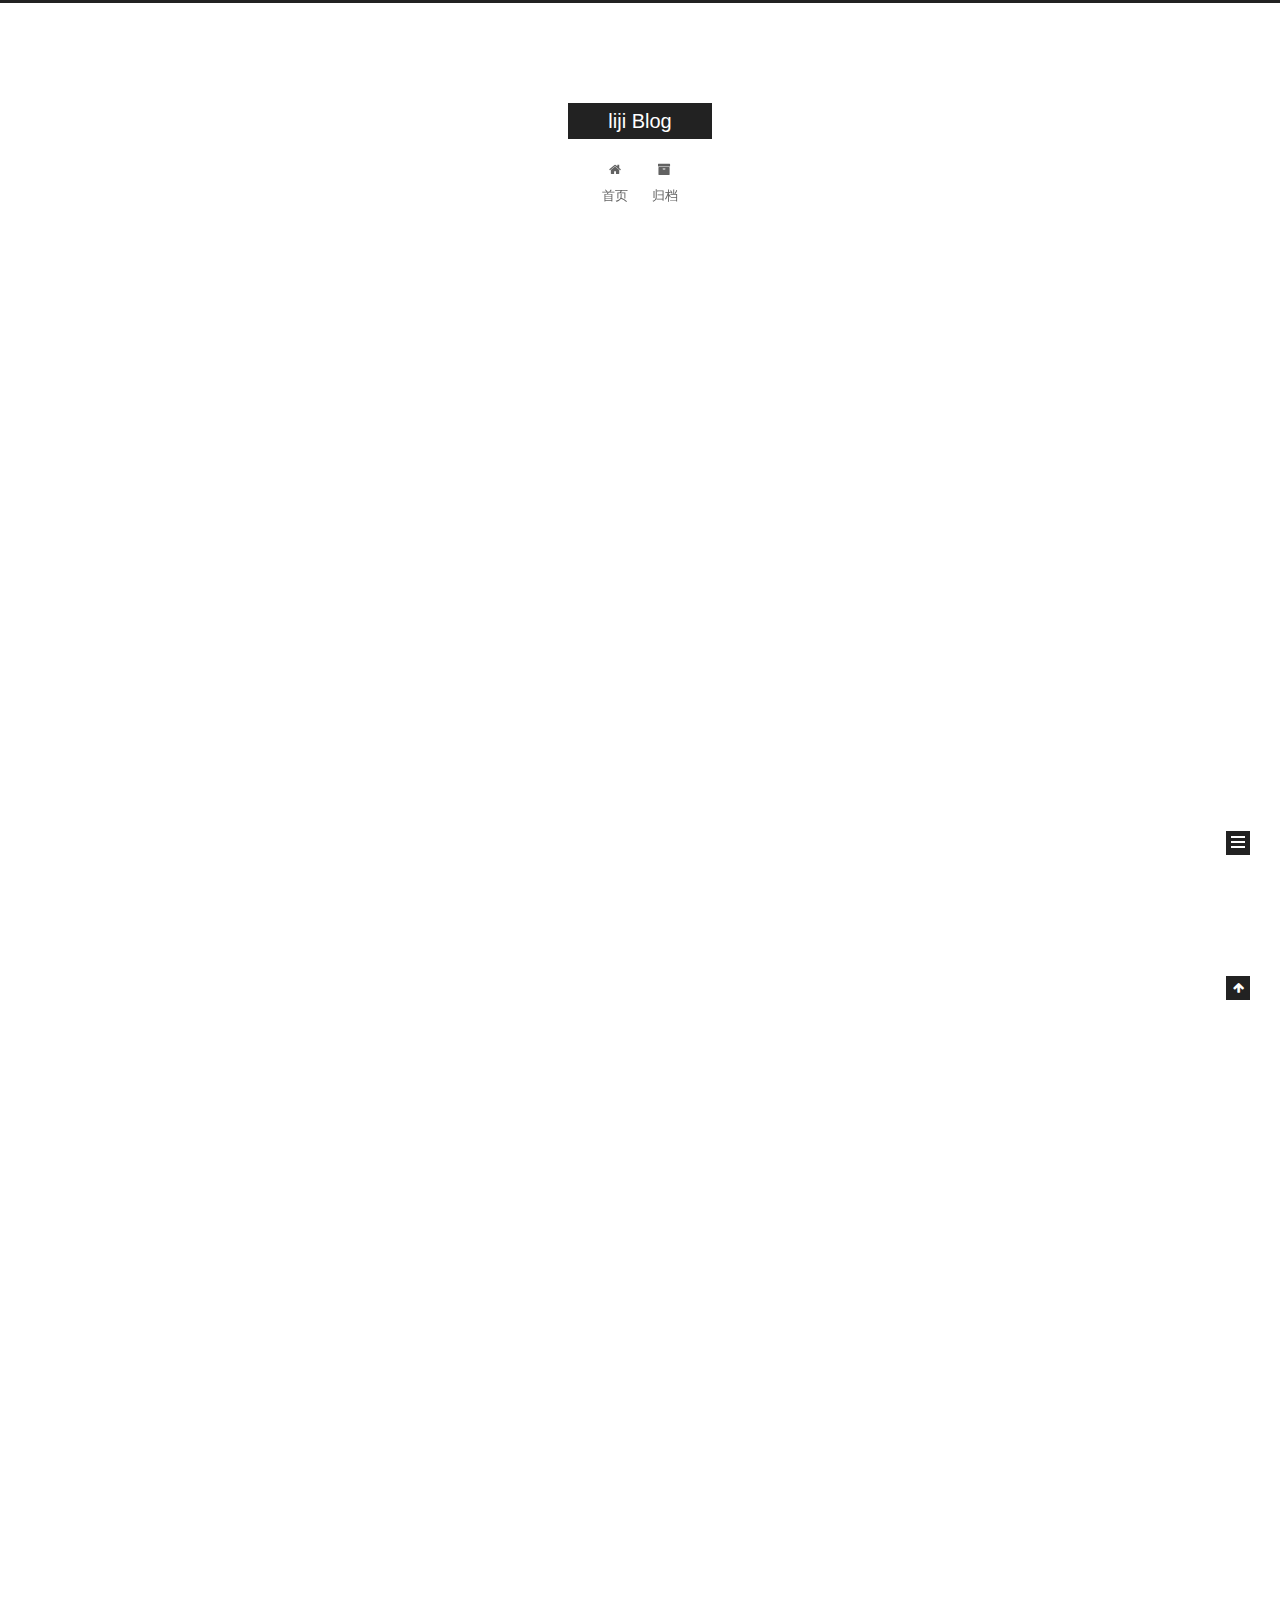
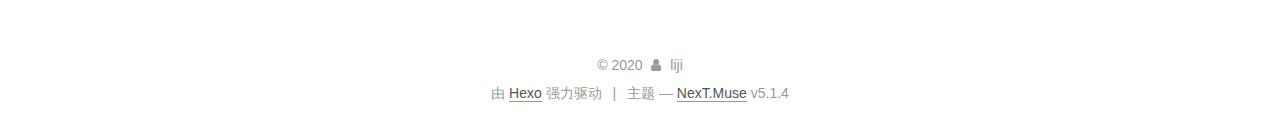
==== commit fa7f79fc: "Site updated: 2020-01-24 09:08:05" ====
--- a/index.html
+++ b/index.html
@@ -1,237 +1,741 @@
 <!DOCTYPE html>
-<html>
+
+
+
+  
+
+
+<html class="theme-next muse use-motion" lang="zh-Hans">
 <head>
-  <meta charset="utf-8">
-  
-
-  
-  <title>Hexo</title>
-  <meta name="viewport" content="width=device-width, initial-scale=1, maximum-scale=1">
-  <meta property="og:type" content="website">
-<meta property="og:title" content="Hexo">
+  <meta charset="UTF-8"/>
+<meta http-equiv="X-UA-Compatible" content="IE=edge" />
+<meta name="viewport" content="width=device-width, initial-scale=1, maximum-scale=1"/>
+<meta name="theme-color" content="#222">
+
+
+
+
+
+
+
+
+
+<meta http-equiv="Cache-Control" content="no-transform" />
+<meta http-equiv="Cache-Control" content="no-siteapp" />
+
+
+
+
+
+
+
+
+
+
+
+
+
+
+
+
+  
+  
+  <link href="/lib/fancybox/source/jquery.fancybox.css?v=2.1.5" rel="stylesheet" type="text/css" />
+
+
+
+
+
+
+
+<link href="/lib/font-awesome/css/font-awesome.min.css?v=4.6.2" rel="stylesheet" type="text/css" />
+
+<link href="/css/main.css?v=5.1.4" rel="stylesheet" type="text/css" />
+
+
+  <link rel="apple-touch-icon" sizes="180x180" href="/images/apple-touch-icon-next.png?v=5.1.4">
+
+
+  <link rel="icon" type="image/png" sizes="32x32" href="/images/favicon-32x32-next.png?v=5.1.4">
+
+
+  <link rel="icon" type="image/png" sizes="16x16" href="/images/favicon-16x16-next.png?v=5.1.4">
+
+
+  <link rel="mask-icon" href="/images/logo.svg?v=5.1.4" color="#222">
+
+
+
+
+
+  <meta name="keywords" content="Hexo, NexT" />
+
+
+
+
+
+
+
+
+
+
+<meta name="description" content="读后感">
+<meta property="og:type" content="website">
+<meta property="og:title" content="liji Blog">
 <meta property="og:url" content="http://yoursite.com/index.html">
-<meta property="og:site_name" content="Hexo">
-<meta property="og:locale" content="en_US">
-<meta property="article:author" content="John Doe">
+<meta property="og:site_name" content="liji Blog">
+<meta property="og:description" content="读后感">
+<meta property="article:author" content="liji">
 <meta name="twitter:card" content="summary">
-  
-    <link rel="alternate" href="/atom.xml" title="Hexo" type="application/atom+xml">
-  
-  
-    <link rel="icon" href="/favicon.png">
-  
-  
-    <link href="//fonts.googleapis.com/css?family=Source+Code+Pro" rel="stylesheet" type="text/css">
-  
-  
-<link rel="stylesheet" href="/css/style.css">
+
+
+
+<script type="text/javascript" id="hexo.configurations">
+  var NexT = window.NexT || {};
+  var CONFIG = {
+    root: '/',
+    scheme: 'Muse',
+    version: '5.1.4',
+    sidebar: {"position":"left","display":"post","offset":12,"b2t":false,"scrollpercent":false,"onmobile":false},
+    fancybox: true,
+    tabs: true,
+    motion: {"enable":true,"async":false,"transition":{"post_block":"fadeIn","post_header":"slideDownIn","post_body":"slideDownIn","coll_header":"slideLeftIn","sidebar":"slideUpIn"}},
+    duoshuo: {
+      userId: '0',
+      author: '博主'
+    },
+    algolia: {
+      applicationID: '',
+      apiKey: '',
+      indexName: '',
+      hits: {"per_page":10},
+      labels: {"input_placeholder":"Search for Posts","hits_empty":"We didn't find any results for the search: ${query}","hits_stats":"${hits} results found in ${time} ms"}
+    }
+  };
+</script>
+
+
+
+  <link rel="canonical" href="http://yoursite.com/"/>
+
+
+
+
+
+  <title>liji Blog</title>
+  
+
+
+
+
+
+
+
 
 <meta name="generator" content="Hexo 4.2.0"></head>
 
-<body>
-  <div id="container">
-    <div id="wrap">
-      <header id="header">
-  <div id="banner"></div>
-  <div id="header-outer" class="outer">
-    <div id="header-title" class="inner">
-      <h1 id="logo-wrap">
-        <a href="/" id="logo">Hexo</a>
-      </h1>
-      
+<body itemscope itemtype="http://schema.org/WebPage" lang="zh-Hans">
+
+  
+  
+    
+  
+
+  <div class="container sidebar-position-left 
+  page-home">
+    <div class="headband"></div>
+
+    <header id="header" class="header" itemscope itemtype="http://schema.org/WPHeader">
+      <div class="header-inner"><div class="site-brand-wrapper">
+  <div class="site-meta ">
+    
+
+    <div class="custom-logo-site-title">
+      <a href="/"  class="brand" rel="start">
+        <span class="logo-line-before"><i></i></span>
+        <span class="site-title">liji Blog</span>
+        <span class="logo-line-after"><i></i></span>
+      </a>
     </div>
-    <div id="header-inner" class="inner">
-      <nav id="main-nav">
-        <a id="main-nav-toggle" class="nav-icon"></a>
-        
-          <a class="main-nav-link" href="/">Home</a>
-        
-          <a class="main-nav-link" href="/archives">Archives</a>
-        
-      </nav>
-      <nav id="sub-nav">
-        
-          <a id="nav-rss-link" class="nav-icon" href="/atom.xml" title="RSS Feed"></a>
-        
-        <a id="nav-search-btn" class="nav-icon" title="Search"></a>
-      </nav>
-      <div id="search-form-wrap">
-        <form action="//google.com/search" method="get" accept-charset="UTF-8" class="search-form"><input type="search" name="q" class="search-form-input" placeholder="Search"><button type="submit" class="search-form-submit">&#xF002;</button><input type="hidden" name="sitesearch" value="http://yoursite.com"></form>
-      </div>
+      
+        <p class="site-subtitle"></p>
+      
+  </div>
+
+  <div class="site-nav-toggle">
+    <button>
+      <span class="btn-bar"></span>
+      <span class="btn-bar"></span>
+      <span class="btn-bar"></span>
+    </button>
+  </div>
+</div>
+
+<nav class="site-nav">
+  
+
+  
+    <ul id="menu" class="menu">
+      
+        
+        <li class="menu-item menu-item-home">
+          <a href="/%20" rel="section">
+            
+              <i class="menu-item-icon fa fa-fw fa-home"></i> <br />
+            
+            首页
+          </a>
+        </li>
+      
+        
+        <li class="menu-item menu-item-archives">
+          <a href="/archives/%20" rel="section">
+            
+              <i class="menu-item-icon fa fa-fw fa-archive"></i> <br />
+            
+            归档
+          </a>
+        </li>
+      
+
+      
+    </ul>
+  
+
+  
+</nav>
+
+
+
+ </div>
+    </header>
+
+    <main id="main" class="main">
+      <div class="main-inner">
+        <div class="content-wrap">
+          <div id="content" class="content">
+            
+  <section id="posts" class="posts-expand">
+    
+      
+
+  
+
+  
+  
+  
+
+  <article class="post post-type-normal" itemscope itemtype="http://schema.org/Article">
+  
+  
+  
+  <div class="post-block">
+    <link itemprop="mainEntityOfPage" href="http://yoursite.com/2020/01/24/%E4%BD%A0%E5%BD%93%E5%83%8F%E9%B8%9F%E9%A3%9E%E5%BE%80%E4%BD%A0%E7%9A%84%E5%B1%B1/">
+
+    <span hidden itemprop="author" itemscope itemtype="http://schema.org/Person">
+      <meta itemprop="name" content="liji">
+      <meta itemprop="description" content="">
+      <meta itemprop="image" content="/images/avatar.gif">
+    </span>
+
+    <span hidden itemprop="publisher" itemscope itemtype="http://schema.org/Organization">
+      <meta itemprop="name" content="liji Blog">
+    </span>
+
+    
+      <header class="post-header">
+
+        
+        
+          <h1 class="post-title" itemprop="name headline">
+                
+                <a class="post-title-link" href="/2020/01/24/%E4%BD%A0%E5%BD%93%E5%83%8F%E9%B8%9F%E9%A3%9E%E5%BE%80%E4%BD%A0%E7%9A%84%E5%B1%B1/" itemprop="url">你当像鸟飞往你的山</a></h1>
+        
+
+        <div class="post-meta">
+          <span class="post-time">
+            
+              <span class="post-meta-item-icon">
+                <i class="fa fa-calendar-o"></i>
+              </span>
+              
+                <span class="post-meta-item-text">发表于</span>
+              
+              <time title="创建于" itemprop="dateCreated datePublished" datetime="2020-01-24T08:56:09+08:00">
+                2020-01-24
+              </time>
+            
+
+            
+
+            
+          </span>
+
+          
+
+          
+            
+          
+
+          
+          
+
+          
+
+          
+
+          
+
+        </div>
+      </header>
+    
+
+    
+    
+    
+    <div class="post-body" itemprop="articleBody">
+
+      
+      
+
+      
+        
+          
+            <h1 id="简介"><a href="#简介" class="headerlink" title="简介"></a>简介</h1><p>作者 </p>
+
+          
+        
+      
+    </div>
+    
+    
+    
+
+    
+
+    
+
+    
+
+    <footer class="post-footer">
+      
+
+      
+
+      
+
+      
+      
+        <div class="post-eof"></div>
+      
+    </footer>
+  </div>
+  
+  
+  
+  </article>
+
+
+    
+      
+
+  
+
+  
+  
+  
+
+  <article class="post post-type-normal" itemscope itemtype="http://schema.org/Article">
+  
+  
+  
+  <div class="post-block">
+    <link itemprop="mainEntityOfPage" href="http://yoursite.com/2020/01/21/hello-world/">
+
+    <span hidden itemprop="author" itemscope itemtype="http://schema.org/Person">
+      <meta itemprop="name" content="liji">
+      <meta itemprop="description" content="">
+      <meta itemprop="image" content="/images/avatar.gif">
+    </span>
+
+    <span hidden itemprop="publisher" itemscope itemtype="http://schema.org/Organization">
+      <meta itemprop="name" content="liji Blog">
+    </span>
+
+    
+      <header class="post-header">
+
+        
+        
+          <h1 class="post-title" itemprop="name headline">
+                
+                <a class="post-title-link" href="/2020/01/21/hello-world/" itemprop="url">Hello World</a></h1>
+        
+
+        <div class="post-meta">
+          <span class="post-time">
+            
+              <span class="post-meta-item-icon">
+                <i class="fa fa-calendar-o"></i>
+              </span>
+              
+                <span class="post-meta-item-text">发表于</span>
+              
+              <time title="创建于" itemprop="dateCreated datePublished" datetime="2020-01-21T09:16:04+08:00">
+                2020-01-21
+              </time>
+            
+
+            
+
+            
+          </span>
+
+          
+
+          
+            
+          
+
+          
+          
+
+          
+
+          
+
+          
+
+        </div>
+      </header>
+    
+
+    
+    
+    
+    <div class="post-body" itemprop="articleBody">
+
+      
+      
+
+      
+        
+          
+            <p>Welcome to <a href="https://hexo.io/" target="_blank" rel="noopener">Hexo</a>! This is your very first post. Check <a href="https://hexo.io/docs/" target="_blank" rel="noopener">documentation</a> for more info. If you get any problems when using Hexo, you can find the answer in <a href="https://hexo.io/docs/troubleshooting.html" target="_blank" rel="noopener">troubleshooting</a> or you can ask me on <a href="https://github.com/hexojs/hexo/issues" target="_blank" rel="noopener">GitHub</a>.</p>
+<h2 id="Quick-Start"><a href="#Quick-Start" class="headerlink" title="Quick Start"></a>Quick Start</h2><h3 id="Create-a-new-post"><a href="#Create-a-new-post" class="headerlink" title="Create a new post"></a>Create a new post</h3><figure class="highlight bash"><table><tr><td class="gutter"><pre><span class="line">1</span><br></pre></td><td class="code"><pre><span class="line">$ hexo new <span class="string">"My New Post"</span></span><br></pre></td></tr></table></figure>
+
+<p>More info: <a href="https://hexo.io/docs/writing.html" target="_blank" rel="noopener">Writing</a></p>
+<h3 id="Run-server"><a href="#Run-server" class="headerlink" title="Run server"></a>Run server</h3><figure class="highlight bash"><table><tr><td class="gutter"><pre><span class="line">1</span><br></pre></td><td class="code"><pre><span class="line">$ hexo server</span><br></pre></td></tr></table></figure>
+
+<p>More info: <a href="https://hexo.io/docs/server.html" target="_blank" rel="noopener">Server</a></p>
+<h3 id="Generate-static-files"><a href="#Generate-static-files" class="headerlink" title="Generate static files"></a>Generate static files</h3><figure class="highlight bash"><table><tr><td class="gutter"><pre><span class="line">1</span><br></pre></td><td class="code"><pre><span class="line">$ hexo generate</span><br></pre></td></tr></table></figure>
+
+<p>More info: <a href="https://hexo.io/docs/generating.html" target="_blank" rel="noopener">Generating</a></p>
+<h3 id="Deploy-to-remote-sites"><a href="#Deploy-to-remote-sites" class="headerlink" title="Deploy to remote sites"></a>Deploy to remote sites</h3><figure class="highlight bash"><table><tr><td class="gutter"><pre><span class="line">1</span><br></pre></td><td class="code"><pre><span class="line">$ hexo deploy</span><br></pre></td></tr></table></figure>
+
+<p>More info: <a href="https://hexo.io/docs/one-command-deployment.html" target="_blank" rel="noopener">Deployment</a></p>
+
+          
+        
+      
+    </div>
+    
+    
+    
+
+    
+
+    
+
+    
+
+    <footer class="post-footer">
+      
+
+      
+
+      
+
+      
+      
+        <div class="post-eof"></div>
+      
+    </footer>
+  </div>
+  
+  
+  
+  </article>
+
+
+    
+  </section>
+
+  
+
+
+          </div>
+          
+
+
+          
+
+        </div>
+        
+          
+  
+  <div class="sidebar-toggle">
+    <div class="sidebar-toggle-line-wrap">
+      <span class="sidebar-toggle-line sidebar-toggle-line-first"></span>
+      <span class="sidebar-toggle-line sidebar-toggle-line-middle"></span>
+      <span class="sidebar-toggle-line sidebar-toggle-line-last"></span>
     </div>
   </div>
-</header>
-      <div class="outer">
-        <section id="main">
-  
-    <article id="post-daily" class="article article-type-post" itemscope itemprop="blogPost">
-  <div class="article-meta">
-    <a href="/2020/01/21/daily/" class="article-date">
-  <time datetime="2020-01-21T15:12:17.000Z" itemprop="datePublished">2020-01-21</time>
-</a>
-    
+
+  <aside id="sidebar" class="sidebar">
+    
+    <div class="sidebar-inner">
+
+      
+
+      
+
+      <section class="site-overview-wrap sidebar-panel sidebar-panel-active">
+        <div class="site-overview">
+          <div class="site-author motion-element" itemprop="author" itemscope itemtype="http://schema.org/Person">
+            
+              <p class="site-author-name" itemprop="name">liji</p>
+              <p class="site-description motion-element" itemprop="description">读后感</p>
+          </div>
+
+          <nav class="site-state motion-element">
+
+            
+              <div class="site-state-item site-state-posts">
+              
+                <a href="/archives/%20%7C%7C%20archive">
+              
+                  <span class="site-state-item-count">2</span>
+                  <span class="site-state-item-name">日志</span>
+                </a>
+              </div>
+            
+
+            
+
+            
+
+          </nav>
+
+          
+
+          
+
+          
+          
+
+          
+          
+
+          
+
+        </div>
+      </section>
+
+      
+
+      
+
+    </div>
+  </aside>
+
+
+        
+      </div>
+    </main>
+
+    <footer id="footer" class="footer">
+      <div class="footer-inner">
+        <div class="copyright">&copy; <span itemprop="copyrightYear">2020</span>
+  <span class="with-love">
+    <i class="fa fa-user"></i>
+  </span>
+  <span class="author" itemprop="copyrightHolder">liji</span>
+
+  
+</div>
+
+
+  <div class="powered-by">由 <a class="theme-link" target="_blank" href="https://hexo.io">Hexo</a> 强力驱动</div>
+
+
+
+  <span class="post-meta-divider">|</span>
+
+
+
+  <div class="theme-info">主题 &mdash; <a class="theme-link" target="_blank" href="https://github.com/iissnan/hexo-theme-next">NexT.Muse</a> v5.1.4</div>
+
+
+
+
+        
+
+
+
+
+
+
+
+        
+      </div>
+    </footer>
+
+    
+      <div class="back-to-top">
+        <i class="fa fa-arrow-up"></i>
+        
+      </div>
+    
+
+    
+
   </div>
-  <div class="article-inner">
-    
-    
-      <header class="article-header">
-        
-  
-    <h1 itemprop="name">
-      <a class="article-title" href="/2020/01/21/daily/">daily</a>
-    </h1>
-  
-
-      </header>
-    
-    <div class="article-entry" itemprop="articleBody">
-      
-        <p>我爱顾桃丽</p>
-
-      
-    </div>
-    <footer class="article-footer">
-      <a data-url="http://yoursite.com/2020/01/21/daily/" data-id="ck5o0r2mp0000jvr3g78a3tbb" class="article-share-link">Share</a>
-      
-      
-    </footer>
-  </div>
-  
-</article>
-
-
-  
-    <article id="post-hello-world" class="article article-type-post" itemscope itemprop="blogPost">
-  <div class="article-meta">
-    <a href="/2020/01/21/hello-world/" class="article-date">
-  <time datetime="2020-01-21T01:16:04.264Z" itemprop="datePublished">2020-01-21</time>
-</a>
-    
-  </div>
-  <div class="article-inner">
-    
-    
-      <header class="article-header">
-        
-  
-    <h1 itemprop="name">
-      <a class="article-title" href="/2020/01/21/hello-world/">Hello World</a>
-    </h1>
-  
-
-      </header>
-    
-    <div class="article-entry" itemprop="articleBody">
-      
-        <p>Welcome to <a href="https://hexo.io/" target="_blank" rel="noopener">Hexo</a>! This is your very first post. Check <a href="https://hexo.io/docs/" target="_blank" rel="noopener">documentation</a> for more info. If you get any problems when using Hexo, you can find the answer in <a href="https://hexo.io/docs/troubleshooting.html" target="_blank" rel="noopener">troubleshooting</a> or you can ask me on <a href="https://github.com/hexojs/hexo/issues" target="_blank" rel="noopener">GitHub</a>.</p>
-<h2 id="Quick-Start"><a href="#Quick-Start" class="headerlink" title="Quick Start"></a>Quick Start</h2><h3 id="Create-a-new-post"><a href="#Create-a-new-post" class="headerlink" title="Create a new post"></a>Create a new post</h3><figure class="highlight bash"><table><tr><td class="gutter"><pre><span class="line">1</span><br></pre></td><td class="code"><pre><span class="line">$ hexo new <span class="string">"My New Post"</span></span><br></pre></td></tr></table></figure>
-
-<p>More info: <a href="https://hexo.io/docs/writing.html" target="_blank" rel="noopener">Writing</a></p>
-<h3 id="Run-server"><a href="#Run-server" class="headerlink" title="Run server"></a>Run server</h3><figure class="highlight bash"><table><tr><td class="gutter"><pre><span class="line">1</span><br></pre></td><td class="code"><pre><span class="line">$ hexo server</span><br></pre></td></tr></table></figure>
-
-<p>More info: <a href="https://hexo.io/docs/server.html" target="_blank" rel="noopener">Server</a></p>
-<h3 id="Generate-static-files"><a href="#Generate-static-files" class="headerlink" title="Generate static files"></a>Generate static files</h3><figure class="highlight bash"><table><tr><td class="gutter"><pre><span class="line">1</span><br></pre></td><td class="code"><pre><span class="line">$ hexo generate</span><br></pre></td></tr></table></figure>
-
-<p>More info: <a href="https://hexo.io/docs/generating.html" target="_blank" rel="noopener">Generating</a></p>
-<h3 id="Deploy-to-remote-sites"><a href="#Deploy-to-remote-sites" class="headerlink" title="Deploy to remote sites"></a>Deploy to remote sites</h3><figure class="highlight bash"><table><tr><td class="gutter"><pre><span class="line">1</span><br></pre></td><td class="code"><pre><span class="line">$ hexo deploy</span><br></pre></td></tr></table></figure>
-
-<p>More info: <a href="https://hexo.io/docs/one-command-deployment.html" target="_blank" rel="noopener">Deployment</a></p>
-
-      
-    </div>
-    <footer class="article-footer">
-      <a data-url="http://yoursite.com/2020/01/21/hello-world/" data-id="ck5n6uhem0000v4r3armxf8e6" class="article-share-link">Share</a>
-      
-      
-    </footer>
-  </div>
-  
-</article>
-
-
-  
-
-
-</section>
-        
-          <aside id="sidebar">
-  
-    
-
-  
-    
-
-  
-    
-  
-    
-  <div class="widget-wrap">
-    <h3 class="widget-title">Archives</h3>
-    <div class="widget">
-      <ul class="archive-list"><li class="archive-list-item"><a class="archive-list-link" href="/archives/2020/01/">January 2020</a></li></ul>
-    </div>
-  </div>
-
-
-  
-    
-  <div class="widget-wrap">
-    <h3 class="widget-title">Recent Posts</h3>
-    <div class="widget">
-      <ul>
-        
-          <li>
-            <a href="/2020/01/21/daily/">daily</a>
-          </li>
-        
-          <li>
-            <a href="/2020/01/21/hello-world/">Hello World</a>
-          </li>
-        
-      </ul>
-    </div>
-  </div>
-
-  
-</aside>
-        
-      </div>
-      <footer id="footer">
-  
-  <div class="outer">
-    <div id="footer-info" class="inner">
-      &copy; 2020 John Doe<br>
-      Powered by <a href="http://hexo.io/" target="_blank">Hexo</a>
-    </div>
-  </div>
-</footer>
-    </div>
-    <nav id="mobile-nav">
-  
-    <a href="/" class="mobile-nav-link">Home</a>
-  
-    <a href="/archives" class="mobile-nav-link">Archives</a>
-  
-</nav>
-    
-
-<script src="//ajax.googleapis.com/ajax/libs/jquery/2.0.3/jquery.min.js"></script>
-
-
-  
-<link rel="stylesheet" href="/fancybox/jquery.fancybox.css">
-
-  
-<script src="/fancybox/jquery.fancybox.pack.js"></script>
-
-
-
-
-<script src="/js/script.js"></script>
-
-
-
-
-  </div>
+
+  
+
+<script type="text/javascript">
+  if (Object.prototype.toString.call(window.Promise) !== '[object Function]') {
+    window.Promise = null;
+  }
+</script>
+
+
+
+
+
+
+
+
+
+  
+
+
+
+
+
+
+
+
+
+
+
+
+  
+  
+    <script type="text/javascript" src="/lib/jquery/index.js?v=2.1.3"></script>
+  
+
+  
+  
+    <script type="text/javascript" src="/lib/fastclick/lib/fastclick.min.js?v=1.0.6"></script>
+  
+
+  
+  
+    <script type="text/javascript" src="/lib/jquery_lazyload/jquery.lazyload.js?v=1.9.7"></script>
+  
+
+  
+  
+    <script type="text/javascript" src="/lib/velocity/velocity.min.js?v=1.2.1"></script>
+  
+
+  
+  
+    <script type="text/javascript" src="/lib/velocity/velocity.ui.min.js?v=1.2.1"></script>
+  
+
+  
+  
+    <script type="text/javascript" src="/lib/fancybox/source/jquery.fancybox.pack.js?v=2.1.5"></script>
+  
+
+
+  
+
+
+  <script type="text/javascript" src="/js/src/utils.js?v=5.1.4"></script>
+
+  <script type="text/javascript" src="/js/src/motion.js?v=5.1.4"></script>
+
+
+
+  
+  
+
+  
+
+  
+
+
+  <script type="text/javascript" src="/js/src/bootstrap.js?v=5.1.4"></script>
+
+
+
+  
+
+
+  
+
+
+
+
+	
+
+
+
+
+
+  
+
+
+
+
+
+  
+
+
+
+
+
+
+
+
+
+
+
+
+  
+
+
+
+
+
+  
+
+  
+
+  
+
+  
+  
+
+  
+
+  
+
+  
+
 </body>
-</html>+</html>
--- a/css/main.css
+++ b/css/main.css
@@ -0,0 +1,2662 @@
+/* normalize.css v3.0.2 | MIT License | git.io/normalize */
+html {
+  font-family: sans-serif; /* 1 */
+  -ms-text-size-adjust: 100%; /* 2 */
+  -webkit-text-size-adjust: 100%; /* 2 */
+}
+body {
+  margin: 0;
+}
+article,
+aside,
+details,
+figcaption,
+figure,
+footer,
+header,
+hgroup,
+main,
+menu,
+nav,
+section,
+summary {
+  display: block;
+}
+audio,
+canvas,
+progress,
+video {
+  display: inline-block; /* 1 */
+  vertical-align: baseline; /* 2 */
+}
+audio:not([controls]) {
+  display: none;
+  height: 0;
+}
+[hidden],
+template {
+  display: none;
+}
+a {
+  background-color: transparent;
+}
+a:active,
+a:hover {
+  outline: 0;
+}
+abbr[title] {
+  border-bottom: 1px dotted;
+}
+b,
+strong {
+  font-weight: bold;
+}
+dfn {
+  font-style: italic;
+}
+h1 {
+  font-size: 2em;
+  margin: 0.67em 0;
+}
+mark {
+  background: #ff0;
+  color: #000;
+}
+small {
+  font-size: 80%;
+}
+sub,
+sup {
+  font-size: 75%;
+  line-height: 0;
+  position: relative;
+  vertical-align: baseline;
+}
+sup {
+  top: -0.5em;
+}
+sub {
+  bottom: -0.25em;
+}
+img {
+  border: 0;
+}
+svg:not(:root) {
+  overflow: hidden;
+}
+figure {
+  margin: 1em 40px;
+}
+hr {
+  -moz-box-sizing: content-box;
+  box-sizing: content-box;
+  height: 0;
+}
+pre {
+  overflow: auto;
+}
+code,
+kbd,
+pre,
+samp {
+  font-family: monospace, monospace;
+  font-size: 1em;
+}
+button,
+input,
+optgroup,
+select,
+textarea {
+  color: inherit; /* 1 */
+  font: inherit; /* 2 */
+  margin: 0; /* 3 */
+}
+button {
+  overflow: visible;
+}
+button,
+select {
+  text-transform: none;
+}
+button,
+html input[type="button"],
+input[type="reset"],
+input[type="submit"] {
+  -webkit-appearance: button; /* 2 */
+  cursor: pointer; /* 3 */
+}
+button[disabled],
+html input[disabled] {
+  cursor: default;
+}
+button::-moz-focus-inner,
+input::-moz-focus-inner {
+  border: 0;
+  padding: 0;
+}
+input {
+  line-height: normal;
+}
+input[type="checkbox"],
+input[type="radio"] {
+  box-sizing: border-box; /* 1 */
+  padding: 0; /* 2 */
+}
+input[type="number"]::-webkit-inner-spin-button,
+input[type="number"]::-webkit-outer-spin-button {
+  height: auto;
+}
+input[type="search"] {
+  -webkit-appearance: textfield; /* 1 */
+  -moz-box-sizing: content-box;
+  -webkit-box-sizing: content-box; /* 2 */
+  box-sizing: content-box;
+}
+input[type="search"]::-webkit-search-cancel-button,
+input[type="search"]::-webkit-search-decoration {
+  -webkit-appearance: none;
+}
+fieldset {
+  border: 1px solid #c0c0c0;
+  margin: 0 2px;
+  padding: 0.35em 0.625em 0.75em;
+}
+legend {
+  border: 0; /* 1 */
+  padding: 0; /* 2 */
+}
+textarea {
+  overflow: auto;
+}
+optgroup {
+  font-weight: bold;
+}
+table {
+  border-collapse: collapse;
+  border-spacing: 0;
+}
+td,
+th {
+  padding: 0;
+}
+::selection {
+  background: #262a30;
+  color: #fff;
+}
+body {
+  position: relative;
+  font-family: 'Lato', "PingFang SC", "Microsoft YaHei", sans-serif;
+  font-size: 14px;
+  line-height: 2;
+  color: #555;
+  background: #fff;
+}
+@media (max-width: 767px) {
+  body {
+    padding-right: 0 !important;
+  }
+}
+@media (min-width: 768px) and (max-width: 991px) {
+  body {
+    padding-right: 0 !important;
+  }
+}
+@media (min-width: 1600px) {
+  body {
+    font-size: 16px;
+  }
+}
+h1,
+h2,
+h3,
+h4,
+h5,
+h6 {
+  margin: 0;
+  padding: 0;
+  font-weight: bold;
+  line-height: 1.5;
+  font-family: 'Lato', "PingFang SC", "Microsoft YaHei", sans-serif;
+}
+h2,
+h3,
+h4,
+h5,
+h6 {
+  margin: 20px 0 15px;
+}
+h1 {
+  font-size: 22px;
+}
+@media (max-width: 767px) {
+  h1 {
+    font-size: 18px;
+  }
+}
+h2 {
+  font-size: 20px;
+}
+@media (max-width: 767px) {
+  h2 {
+    font-size: 16px;
+  }
+}
+h3 {
+  font-size: 18px;
+}
+@media (max-width: 767px) {
+  h3 {
+    font-size: 14px;
+  }
+}
+h4 {
+  font-size: 16px;
+}
+@media (max-width: 767px) {
+  h4 {
+    font-size: 12px;
+  }
+}
+h5 {
+  font-size: 14px;
+}
+@media (max-width: 767px) {
+  h5 {
+    font-size: 10px;
+  }
+}
+h6 {
+  font-size: 12px;
+}
+@media (max-width: 767px) {
+  h6 {
+    font-size: 8px;
+  }
+}
+p {
+  margin: 0 0 20px 0;
+}
+a {
+  color: #555;
+  text-decoration: none;
+  outline: none;
+  border-bottom: 1px solid #999;
+  word-wrap: break-word;
+}
+a:hover {
+  color: #222;
+  border-bottom-color: #222;
+}
+blockquote {
+  margin: 0;
+  padding: 0;
+}
+img {
+  display: block;
+  margin: auto;
+  max-width: 100%;
+  height: auto;
+}
+hr {
+  margin: 40px 0;
+  height: 3px;
+  border: none;
+  background-color: #ddd;
+  background-image: repeating-linear-gradient(-45deg, #fff, #fff 4px, transparent 4px, transparent 8px);
+}
+blockquote {
+  padding: 0 15px;
+  color: #666;
+  border-left: 4px solid #ddd;
+}
+blockquote cite::before {
+  content: "-";
+  padding: 0 5px;
+}
+dt {
+  font-weight: 700;
+}
+dd {
+  margin: 0;
+  padding: 0;
+}
+kbd {
+  border: 1px solid #ccc;
+  border-radius: 0.2em;
+  box-shadow: 0.1em 0.1em 0.2em rgba(0,0,0,0.1);
+  background-color: #f9f9f9;
+  font-family: inherit;
+  background-image: -webkit-linear-gradient(top, #eee, #fff, #eee);
+  padding: 0.1em 0.3em;
+  white-space: nowrap;
+}
+.text-left {
+  text-align: left;
+}
+.text-center {
+  text-align: center;
+}
+.text-right {
+  text-align: right;
+}
+.text-justify {
+  text-align: justify;
+}
+.text-nowrap {
+  white-space: nowrap;
+}
+.text-lowercase {
+  text-transform: lowercase;
+}
+.text-uppercase {
+  text-transform: uppercase;
+}
+.text-capitalize {
+  text-transform: capitalize;
+}
+.center-block {
+  display: block;
+  margin-left: auto;
+  margin-right: auto;
+}
+.clearfix:before,
+.clearfix:after {
+  content: " ";
+  display: table;
+}
+.clearfix:after {
+  clear: both;
+}
+.pullquote {
+  width: 45%;
+}
+.pullquote.left {
+  float: left;
+  margin-left: 5px;
+  margin-right: 10px;
+}
+.pullquote.right {
+  float: right;
+  margin-left: 10px;
+  margin-right: 5px;
+}
+.affix.affix.affix {
+  position: fixed;
+}
+.translation {
+  margin-top: -20px;
+  font-size: 14px;
+  color: #999;
+}
+.scrollbar-measure {
+  width: 100px;
+  height: 100px;
+  overflow: scroll;
+  position: absolute;
+  top: -9999px;
+}
+.use-motion .motion-element {
+  opacity: 0;
+}
+table {
+  margin: 20px 0;
+  width: 100%;
+  border-collapse: collapse;
+  border-spacing: 0;
+  border: 1px solid #ddd;
+  font-size: 14px;
+  table-layout: fixed;
+  word-wrap: break-all;
+}
+table>tbody>tr:nth-of-type(odd) {
+  background-color: #f9f9f9;
+}
+table>tbody>tr:hover {
+  background-color: #f5f5f5;
+}
+caption,
+th,
+td {
+  padding: 8px;
+  text-align: left;
+  vertical-align: middle;
+  font-weight: normal;
+}
+th,
+td {
+  border-bottom: 3px solid #ddd;
+  border-right: 1px solid #eee;
+}
+th {
+  padding-bottom: 10px;
+  font-weight: 700;
+}
+td {
+  border-bottom-width: 1px;
+}
+html,
+body {
+  height: 100%;
+}
+.container {
+  position: relative;
+  min-height: 100%;
+}
+.header-inner {
+  margin: 0 auto;
+  padding: 100px 0 70px;
+  width: 700px;
+}
+@media (min-width: 1600px) {
+  .container .header-inner {
+    width: 900px;
+  }
+}
+.main {
+  padding-bottom: 150px;
+}
+.main-inner {
+  margin: 0 auto;
+  width: 700px;
+}
+@media (min-width: 1600px) {
+  .container .main-inner {
+    width: 900px;
+  }
+}
+.footer {
+  position: absolute;
+  left: 0;
+  bottom: 0;
+  width: 100%;
+  min-height: 50px;
+}
+.footer-inner {
+  box-sizing: border-box;
+  margin: 20px auto;
+  width: 700px;
+}
+@media (min-width: 1600px) {
+  .container .footer-inner {
+    width: 900px;
+  }
+}
+pre,
+.highlight {
+  overflow: auto;
+  margin: 20px 0;
+  padding: 0;
+  font-size: 13px;
+  color: #4d4d4c;
+  background: #f7f7f7;
+  line-height: 1.6;
+}
+pre,
+code {
+  font-family: consolas, Menlo, "PingFang SC", "Microsoft YaHei", monospace;
+}
+code {
+  padding: 2px 4px;
+  word-wrap: break-word;
+  color: #555;
+  background: #eee;
+  border-radius: 3px;
+  font-size: 13px;
+}
+pre {
+  padding: 10px;
+}
+pre code {
+  padding: 0;
+  color: #4d4d4c;
+  background: none;
+  text-shadow: none;
+}
+.highlight {
+  border-radius: 1px;
+}
+.highlight pre {
+  border: none;
+  margin: 0;
+  padding: 10px 0;
+}
+.highlight table {
+  margin: 0;
+  width: auto;
+  border: none;
+}
+.highlight td {
+  border: none;
+  padding: 0;
+}
+.highlight figcaption {
+  font-size: 1em;
+  color: #4d4d4c;
+  line-height: 1em;
+  margin-bottom: 1em;
+}
+.highlight figcaption:before,
+.highlight figcaption:after {
+  content: " ";
+  display: table;
+}
+.highlight figcaption:after {
+  clear: both;
+}
+.highlight figcaption a {
+  float: right;
+  color: #4d4d4c;
+}
+.highlight figcaption a:hover {
+  border-bottom-color: #4d4d4c;
+}
+.highlight .gutter pre {
+  padding-left: 10px;
+  padding-right: 10px;
+  color: #869194;
+  text-align: right;
+  background-color: #eff2f3;
+}
+.highlight .code pre {
+  width: 100%;
+  padding-left: 10px;
+  padding-right: 10px;
+  background-color: #f7f7f7;
+}
+.highlight .line {
+  height: 20px;
+}
+.gutter {
+  -webkit-user-select: none;
+  -moz-user-select: none;
+  -ms-user-select: none;
+  user-select: none;
+}
+.gist table {
+  width: auto;
+}
+.gist table td {
+  border: none;
+}
+pre .deletion {
+  background: #fdd;
+}
+pre .addition {
+  background: #dfd;
+}
+pre .meta {
+  color: #8959a8;
+}
+pre .comment {
+  color: #8e908c;
+}
+pre .variable,
+pre .attribute,
+pre .tag,
+pre .regexp,
+pre .ruby .constant,
+pre .xml .tag .title,
+pre .xml .pi,
+pre .xml .doctype,
+pre .html .doctype,
+pre .css .id,
+pre .css .class,
+pre .css .pseudo {
+  color: #c82829;
+}
+pre .number,
+pre .preprocessor,
+pre .built_in,
+pre .literal,
+pre .params,
+pre .constant,
+pre .command {
+  color: #f5871f;
+}
+pre .ruby .class .title,
+pre .css .rules .attribute,
+pre .string,
+pre .value,
+pre .inheritance,
+pre .header,
+pre .ruby .symbol,
+pre .xml .cdata,
+pre .special,
+pre .number,
+pre .formula {
+  color: #718c00;
+}
+pre .title,
+pre .css .hexcolor {
+  color: #3e999f;
+}
+pre .function,
+pre .python .decorator,
+pre .python .title,
+pre .ruby .function .title,
+pre .ruby .title .keyword,
+pre .perl .sub,
+pre .javascript .title,
+pre .coffeescript .title {
+  color: #4271ae;
+}
+pre .keyword,
+pre .javascript .function {
+  color: #8959a8;
+}
+.full-image.full-image.full-image.full-image {
+  border: none;
+  max-width: 100%;
+  width: auto;
+  margin: 20px auto 25px;
+}
+@media (min-width: 992px) {
+  .full-image.full-image.full-image.full-image {
+    max-width: none;
+    width: 110%;
+    margin: 25px -5%;
+  }
+}
+.blockquote-center,
+.page-home .post-type-quote blockquote,
+.page-post-detail .post-type-quote blockquote {
+  position: relative;
+  margin: 40px 0;
+  padding: 0;
+  border-left: none;
+  text-align: center;
+}
+.blockquote-center::before,
+.page-home .post-type-quote blockquote::before,
+.page-post-detail .post-type-quote blockquote::before,
+.blockquote-center::after,
+.page-home .post-type-quote blockquote::after,
+.page-post-detail .post-type-quote blockquote::after {
+  position: absolute;
+  content: ' ';
+  display: block;
+  width: 100%;
+  height: 24px;
+  opacity: 0.2;
+  background-repeat: no-repeat;
+  background-position: 0 -6px;
+  background-size: 22px 22px;
+}
+.blockquote-center::before,
+.page-home .post-type-quote blockquote::before,
+.page-post-detail .post-type-quote blockquote::before {
+  top: -20px;
+  background-image: url("../images/quote-l.svg");
+  border-top: 1px solid #ccc;
+}
+.blockquote-center::after,
+.page-home .post-type-quote blockquote::after,
+.page-post-detail .post-type-quote blockquote::after {
+  bottom: -20px;
+  background-image: url("../images/quote-r.svg");
+  border-bottom: 1px solid #ccc;
+  background-position: 100% 8px;
+}
+.blockquote-center p,
+.page-home .post-type-quote blockquote p,
+.page-post-detail .post-type-quote blockquote p,
+.blockquote-center div,
+.page-home .post-type-quote blockquote div,
+.page-post-detail .post-type-quote blockquote div {
+  text-align: center;
+}
+.post .post-body .group-picture img {
+  box-sizing: border-box;
+  padding: 0 3px;
+  border: none;
+}
+.post .group-picture-row {
+  overflow: hidden;
+  margin-top: 6px;
+}
+.post .group-picture-row:first-child {
+  margin-top: 0;
+}
+.post .group-picture-column {
+  float: left;
+}
+.page-post-detail .post-body .group-picture-column {
+  float: none;
+  margin-top: 10px;
+  width: auto !important;
+}
+.page-post-detail .post-body .group-picture-column img {
+  margin: 0 auto;
+}
+.page-archive .group-picture-container {
+  overflow: hidden;
+}
+.page-archive .group-picture-row {
+  float: left;
+}
+.page-archive .group-picture-row:first-child {
+  margin-top: 6px;
+}
+.page-archive .group-picture-column {
+  max-width: 150px;
+  max-height: 150px;
+}
+.post-body .note {
+  position: relative;
+  padding: 15px;
+  margin-bottom: 20px;
+  border: 1px solid #eee;
+  border-left-width: 5px;
+  border-radius: 3px;
+}
+.post-body .note h2,
+.post-body .note h3,
+.post-body .note h4,
+.post-body .note h5,
+.post-body .note h6 {
+  margin-top: 0;
+  margin-bottom: 0;
+  border-bottom: initial;
+  padding-top: 0 !important;
+}
+.post-body .note p:first-child,
+.post-body .note ul:first-child,
+.post-body .note ol:first-child,
+.post-body .note table:first-child,
+.post-body .note pre:first-child,
+.post-body .note blockquote:first-child {
+  margin-top: 0;
+}
+.post-body .note p:last-child,
+.post-body .note ul:last-child,
+.post-body .note ol:last-child,
+.post-body .note table:last-child,
+.post-body .note pre:last-child,
+.post-body .note blockquote:last-child {
+  margin-bottom: 0;
+}
+.post-body .note.default {
+  border-left-color: #777;
+}
+.post-body .note.default h2,
+.post-body .note.default h3,
+.post-body .note.default h4,
+.post-body .note.default h5,
+.post-body .note.default h6 {
+  color: #777;
+}
+.post-body .note.primary {
+  border-left-color: #6f42c1;
+}
+.post-body .note.primary h2,
+.post-body .note.primary h3,
+.post-body .note.primary h4,
+.post-body .note.primary h5,
+.post-body .note.primary h6 {
+  color: #6f42c1;
+}
+.post-body .note.info {
+  border-left-color: #428bca;
+}
+.post-body .note.info h2,
+.post-body .note.info h3,
+.post-body .note.info h4,
+.post-body .note.info h5,
+.post-body .note.info h6 {
+  color: #428bca;
+}
+.post-body .note.success {
+  border-left-color: #5cb85c;
+}
+.post-body .note.success h2,
+.post-body .note.success h3,
+.post-body .note.success h4,
+.post-body .note.success h5,
+.post-body .note.success h6 {
+  color: #5cb85c;
+}
+.post-body .note.warning {
+  border-left-color: #f0ad4e;
+}
+.post-body .note.warning h2,
+.post-body .note.warning h3,
+.post-body .note.warning h4,
+.post-body .note.warning h5,
+.post-body .note.warning h6 {
+  color: #f0ad4e;
+}
+.post-body .note.danger {
+  border-left-color: #d9534f;
+}
+.post-body .note.danger h2,
+.post-body .note.danger h3,
+.post-body .note.danger h4,
+.post-body .note.danger h5,
+.post-body .note.danger h6 {
+  color: #d9534f;
+}
+.post-body .label {
+  display: inline;
+  padding: 0 2px;
+  white-space: nowrap;
+}
+.post-body .label.default {
+  background-color: #f0f0f0;
+}
+.post-body .label.primary {
+  background-color: #efe6f7;
+}
+.post-body .label.info {
+  background-color: #e5f2f8;
+}
+.post-body .label.success {
+  background-color: #e7f4e9;
+}
+.post-body .label.warning {
+  background-color: #fcf6e1;
+}
+.post-body .label.danger {
+  background-color: #fae8eb;
+}
+.post-body .tabs {
+  position: relative;
+  display: block;
+  margin-bottom: 20px;
+  padding-top: 10px;
+}
+.post-body .tabs ul.nav-tabs {
+  margin: 0;
+  padding: 0;
+  display: flex;
+  margin-bottom: -1px;
+}
+@media (max-width: 413px) {
+  .post-body .tabs ul.nav-tabs {
+    display: block;
+    margin-bottom: 5px;
+  }
+}
+.post-body .tabs ul.nav-tabs li.tab {
+  list-style-type: none !important;
+  margin: 0 0.25em 0 0;
+  border-top: 3px solid transparent;
+  border-left: 1px solid transparent;
+  border-right: 1px solid transparent;
+}
+@media (max-width: 413px) {
+  .post-body .tabs ul.nav-tabs li.tab {
+    margin: initial;
+    border-top: 1px solid transparent;
+    border-left: 3px solid transparent;
+    border-right: 1px solid transparent;
+    border-bottom: 1px solid transparent;
+  }
+}
+.post-body .tabs ul.nav-tabs li.tab a {
+  outline: 0;
+  border-bottom: initial;
+  display: block;
+  line-height: 1.8em;
+  padding: 0.25em 0.75em;
+  transition-duration: 0.2s;
+  transition-timing-function: ease-out;
+  transition-delay: 0s;
+}
+.post-body .tabs ul.nav-tabs li.tab a i {
+  width: 1.285714285714286em;
+}
+.post-body .tabs ul.nav-tabs li.tab.active {
+  border-top: 3px solid #fc6423;
+  border-left: 1px solid #ddd;
+  border-right: 1px solid #ddd;
+  background-color: #fff;
+}
+@media (max-width: 413px) {
+  .post-body .tabs ul.nav-tabs li.tab.active {
+    border-top: 1px solid #ddd;
+    border-left: 3px solid #fc6423;
+    border-right: 1px solid #ddd;
+    border-bottom: 1px solid #ddd;
+  }
+}
+.post-body .tabs ul.nav-tabs li.tab.active a {
+  cursor: default;
+  color: #555;
+}
+.post-body .tabs .tab-content {
+  background-color: #fff;
+}
+.post-body .tabs .tab-content .tab-pane {
+  border: 1px solid #ddd;
+  padding: 20px 20px 0 20px;
+}
+.post-body .tabs .tab-content .tab-pane:not(.active) {
+  display: none !important;
+}
+.post-body .tabs .tab-content .tab-pane.active {
+  display: block !important;
+}
+.btn {
+  display: inline-block;
+  padding: 0 20px;
+  font-size: 14px;
+  color: #fff;
+  background: #222;
+  border: 2px solid #222;
+  text-decoration: none;
+  border-radius: 0;
+  transition-property: background-color;
+  transition-duration: 0.2s;
+  transition-timing-function: ease-in-out;
+  transition-delay: 0s;
+  line-height: 2;
+}
+.btn:hover {
+  border-color: #222;
+  color: #222;
+  background: #fff;
+}
+.btn +.btn {
+  margin: 0 0 8px 8px;
+}
+.btn .fa-fw {
+  width: 1.285714285714286em;
+  text-align: left;
+}
+.btn-bar {
+  display: block;
+  width: 22px;
+  height: 2px;
+  background: #555;
+  border-radius: 1px;
+}
+.btn-bar+.btn-bar {
+  margin-top: 4px;
+}
+.pagination {
+  margin: 120px 0 40px;
+  text-align: center;
+  border-top: 1px solid #eee;
+}
+.page-number-basic,
+.pagination .prev,
+.pagination .next,
+.pagination .page-number,
+.pagination .space {
+  display: inline-block;
+  position: relative;
+  top: -1px;
+  margin: 0 10px;
+  padding: 0 11px;
+}
+@media (max-width: 767px) {
+  .page-number-basic,
+  .pagination .prev,
+  .pagination .next,
+  .pagination .page-number,
+  .pagination .space {
+    margin: 0 5px;
+  }
+}
+.pagination .prev,
+.pagination .next,
+.pagination .page-number {
+  border-bottom: 0;
+  border-top: 1px solid #eee;
+  transition-property: border-color;
+  transition-duration: 0.2s;
+  transition-timing-function: ease-in-out;
+  transition-delay: 0s;
+}
+.pagination .prev:hover,
+.pagination .next:hover,
+.pagination .page-number:hover {
+  border-top-color: #222;
+}
+.pagination .space {
+  padding: 0;
+  margin: 0;
+}
+.pagination .prev {
+  margin-left: 0;
+}
+.pagination .next {
+  margin-right: 0;
+}
+.pagination .page-number.current {
+  color: #fff;
+  background: #ccc;
+  border-top-color: #ccc;
+}
+@media (max-width: 767px) {
+  .pagination {
+    border-top: none;
+  }
+  .pagination .prev,
+  .pagination .next,
+  .pagination .page-number {
+    margin-bottom: 10px;
+    border-top: 0;
+    border-bottom: 1px solid #eee;
+    padding: 0 10px;
+  }
+  .pagination .prev:hover,
+  .pagination .next:hover,
+  .pagination .page-number:hover {
+    border-bottom-color: #222;
+  }
+}
+.comments {
+  margin: 60px 20px 0;
+}
+.tag-cloud {
+  text-align: center;
+}
+.tag-cloud a {
+  display: inline-block;
+  margin: 10px;
+}
+.back-to-top {
+  box-sizing: border-box;
+  position: fixed;
+  bottom: -100px;
+  right: 30px;
+  z-index: 1050;
+  padding: 0 6px;
+  width: 24px;
+  background: #222;
+  font-size: 12px;
+  opacity: 1;
+  color: #fff;
+  cursor: pointer;
+  text-align: center;
+  -webkit-transform: translateZ(0);
+  transition-property: bottom;
+  transition-duration: 0.2s;
+  transition-timing-function: ease-in-out;
+  transition-delay: 0s;
+}
+@media (min-width: 768px) and (max-width: 991px) {
+  .back-to-top {
+    display: none !important;
+  }
+}
+@media (max-width: 767px) {
+  .back-to-top {
+    display: none !important;
+  }
+}
+.back-to-top.back-to-top-on {
+  bottom: 19px;
+}
+.header {
+  background: transparent;
+}
+.header-inner {
+  position: relative;
+}
+.headband {
+  height: 3px;
+  background: #222;
+}
+.site-meta {
+  margin: 0;
+  text-align: center;
+}
+@media (max-width: 767px) {
+  .site-meta {
+    text-align: center;
+  }
+}
+.brand {
+  position: relative;
+  display: inline-block;
+  padding: 0 40px;
+  color: #fff;
+  background: #222;
+  border-bottom: none;
+}
+.brand:hover {
+  color: #fff;
+}
+.logo {
+  display: inline-block;
+  margin-right: 5px;
+  line-height: 36px;
+  vertical-align: top;
+}
+.site-title {
+  display: inline-block;
+  vertical-align: top;
+  line-height: 36px;
+  font-size: 20px;
+  font-weight: normal;
+  font-family: 'Lato', "PingFang SC", "Microsoft YaHei", sans-serif;
+}
+.site-subtitle {
+  margin-top: 10px;
+  font-size: 13px;
+  color: #999;
+}
+.use-motion .brand {
+  opacity: 0;
+}
+.use-motion .logo,
+.use-motion .site-title,
+.use-motion .site-subtitle {
+  opacity: 0;
+  position: relative;
+  top: -10px;
+}
+.site-nav-toggle {
+  display: none;
+  position: absolute;
+  top: 10px;
+  left: 10px;
+}
+@media (max-width: 767px) {
+  .site-nav-toggle {
+    display: block;
+  }
+}
+.site-nav-toggle button {
+  margin-top: 2px;
+  padding: 9px 10px;
+  background: transparent;
+  border: none;
+}
+@media (max-width: 767px) {
+  .site-nav {
+    display: none;
+    margin: 0 -10px;
+    padding: 0 10px;
+    clear: both;
+    border-top: 1px solid #ddd;
+  }
+}
+@media (min-width: 768px) and (max-width: 991px) {
+  .site-nav {
+    display: block !important;
+  }
+}
+@media (min-width: 992px) {
+  .site-nav {
+    display: block !important;
+  }
+}
+.menu {
+  margin-top: 20px;
+  padding-left: 0;
+  text-align: center;
+}
+.menu .menu-item {
+  display: inline-block;
+  margin: 0 10px;
+  list-style: none;
+}
+@media screen and (max-width: 767px) {
+  .menu .menu-item {
+    margin-top: 10px;
+  }
+}
+.menu .menu-item a {
+  display: block;
+  font-size: 13px;
+  line-height: inherit;
+  border-bottom: 1px solid transparent;
+  transition-property: border-color;
+  transition-duration: 0.2s;
+  transition-timing-function: ease-in-out;
+  transition-delay: 0s;
+}
+.menu .menu-item a:hover {
+  border-bottom-color: #222;
+}
+.menu .menu-item .fa {
+  margin-right: 5px;
+}
+.use-motion .menu-item {
+  opacity: 0;
+}
+.post-body {
+  font-family: 'Lato', "PingFang SC", "Microsoft YaHei", sans-serif;
+}
+@media (max-width: 767px) {
+  .post-body {
+    word-break: break-word;
+  }
+}
+.post-body .fancybox img {
+  display: block !important;
+  margin: 0 auto;
+  cursor: pointer;
+  cursor: zoom-in;
+  cursor: -webkit-zoom-in;
+}
+.post-body .image-caption,
+.post-body .figure .caption {
+  margin: -20px auto 15px;
+  text-align: center;
+  font-size: 14px;
+  color: #999;
+  font-weight: bold;
+  line-height: 1;
+}
+.post-sticky-flag {
+  display: inline-block;
+  font-size: 16px;
+  -ms-transform: rotate(30deg);
+  -webkit-transform: rotate(30deg);
+  -moz-transform: rotate(30deg);
+  -ms-transform: rotate(30deg);
+  -o-transform: rotate(30deg);
+  transform: rotate(30deg);
+}
+.use-motion .post-block,
+.use-motion .pagination,
+.use-motion .comments {
+  opacity: 0;
+}
+.use-motion .post-header {
+  opacity: 0;
+}
+.use-motion .post-body {
+  opacity: 0;
+}
+.use-motion .collection-title {
+  opacity: 0;
+}
+.posts-expand {
+  padding-top: 40px;
+}
+@media (max-width: 767px) {
+  .posts-expand {
+    margin: 0 20px;
+  }
+  .post-body pre .gutter pre {
+    padding-right: 10px;
+  }
+  .post-body .highlight {
+    margin-left: 0px;
+    margin-right: 0px;
+    padding: 0;
+  }
+  .post-body .highlight .gutter pre {
+    padding-right: 10px;
+  }
+}
+@media (min-width: 992px) {
+  .posts-expand .post-body {
+    text-align: justify;
+  }
+}
+.posts-expand .post-body h2,
+.posts-expand .post-body h3,
+.posts-expand .post-body h4,
+.posts-expand .post-body h5,
+.posts-expand .post-body h6 {
+  padding-top: 10px;
+}
+.posts-expand .post-body h2 .header-anchor,
+.posts-expand .post-body h3 .header-anchor,
+.posts-expand .post-body h4 .header-anchor,
+.posts-expand .post-body h5 .header-anchor,
+.posts-expand .post-body h6 .header-anchor {
+  float: right;
+  margin-left: 10px;
+  color: #ccc;
+  border-bottom-style: none;
+  visibility: hidden;
+}
+.posts-expand .post-body h2 .header-anchor:hover,
+.posts-expand .post-body h3 .header-anchor:hover,
+.posts-expand .post-body h4 .header-anchor:hover,
+.posts-expand .post-body h5 .header-anchor:hover,
+.posts-expand .post-body h6 .header-anchor:hover {
+  color: inherit;
+}
+.posts-expand .post-body h2:hover .header-anchor,
+.posts-expand .post-body h3:hover .header-anchor,
+.posts-expand .post-body h4:hover .header-anchor,
+.posts-expand .post-body h5:hover .header-anchor,
+.posts-expand .post-body h6:hover .header-anchor {
+  visibility: visible;
+}
+.posts-expand .post-body ul li {
+  list-style: circle;
+}
+.posts-expand .post-body img {
+  box-sizing: border-box;
+  margin: auto;
+  padding: 3px;
+  border: 1px solid #ddd;
+}
+.posts-expand .post-body .fancybox img {
+  margin: 0 auto 25px;
+}
+@media (max-width: 767px) {
+  .posts-collapse {
+    margin: 0 20px;
+  }
+  .posts-collapse .post-title,
+  .posts-collapse .post-meta {
+    display: block;
+    width: auto;
+    text-align: left;
+  }
+}
+.posts-collapse {
+  position: relative;
+  z-index: 1010;
+  margin-left: 55px;
+}
+.posts-collapse::after {
+  content: " ";
+  position: absolute;
+  top: 20px;
+  left: 0;
+  margin-left: -2px;
+  width: 4px;
+  height: 100%;
+  background: #f5f5f5;
+  z-index: -1;
+}
+@media (max-width: 767px) {
+  .posts-collapse {
+    margin: 0 20px;
+  }
+}
+.posts-collapse .collection-title {
+  position: relative;
+  margin: 60px 0;
+}
+.posts-collapse .collection-title h1,
+.posts-collapse .collection-title h2 {
+  margin-left: 20px;
+}
+.posts-collapse .collection-title small {
+  color: #bbb;
+  margin-left: 5px;
+}
+.posts-collapse .collection-title::before {
+  content: " ";
+  position: absolute;
+  left: 0;
+  top: 50%;
+  margin-left: -4px;
+  margin-top: -4px;
+  width: 8px;
+  height: 8px;
+  background: #bbb;
+  border-radius: 50%;
+}
+.posts-collapse .post {
+  margin: 30px 0;
+}
+.posts-collapse .post-header {
+  position: relative;
+  transition-duration: 0.2s;
+  transition-timing-function: ease-in-out;
+  transition-delay: 0s;
+  transition-property: border;
+  border-bottom: 1px dashed #ccc;
+}
+.posts-collapse .post-header::before {
+  content: " ";
+  position: absolute;
+  left: 0;
+  top: 12px;
+  width: 6px;
+  height: 6px;
+  margin-left: -4px;
+  background: #bbb;
+  border-radius: 50%;
+  border: 1px solid #fff;
+  transition-duration: 0.2s;
+  transition-timing-function: ease-in-out;
+  transition-delay: 0s;
+  transition-property: background;
+}
+.posts-collapse .post-header:hover {
+  border-bottom-color: #666;
+}
+.posts-collapse .post-header:hover::before {
+  background: #222;
+}
+.posts-collapse .post-meta {
+  position: absolute;
+  font-size: 12px;
+  left: 20px;
+  top: 5px;
+}
+.posts-collapse .post-comments-count {
+  display: none;
+}
+.posts-collapse .post-title {
+  margin-left: 60px;
+  font-size: 16px;
+  font-weight: normal;
+  line-height: inherit;
+}
+.posts-collapse .post-title::after {
+  margin-left: 3px;
+  opacity: 0.6;
+}
+.posts-collapse .post-title a {
+  color: #666;
+  border-bottom: none;
+}
+.page-home .post-type-quote .post-header,
+.page-post-detail .post-type-quote .post-header,
+.page-home .post-type-quote .post-tags,
+.page-post-detail .post-type-quote .post-tags {
+  display: none;
+}
+.posts-expand .post-title {
+  text-align: center;
+  word-break: break-word;
+  font-weight: 400;
+}
+.posts-expand .post-title-link {
+  display: inline-block;
+  position: relative;
+  color: #555;
+  border-bottom: none;
+  line-height: 1.2;
+  vertical-align: top;
+}
+.posts-expand .post-title-link::before {
+  content: "";
+  position: absolute;
+  width: 100%;
+  height: 2px;
+  bottom: 0;
+  left: 0;
+  background-color: #000;
+  visibility: hidden;
+  -webkit-transform: scaleX(0);
+  -moz-transform: scaleX(0);
+  -ms-transform: scaleX(0);
+  -o-transform: scaleX(0);
+  transform: scaleX(0);
+  transition-duration: 0.2s;
+  transition-timing-function: ease-in-out;
+  transition-delay: 0s;
+}
+.posts-expand .post-title-link:hover::before {
+  visibility: visible;
+  -webkit-transform: scaleX(1);
+  -moz-transform: scaleX(1);
+  -ms-transform: scaleX(1);
+  -o-transform: scaleX(1);
+  transform: scaleX(1);
+}
+.posts-expand .post-title-link .fa {
+  font-size: 16px;
+}
+.posts-expand .post-meta {
+  margin: 3px 0 60px 0;
+  color: #999;
+  font-family: 'Lato', "PingFang SC", "Microsoft YaHei", sans-serif;
+  font-size: 12px;
+  text-align: center;
+}
+.posts-expand .post-meta .post-category-list {
+  display: inline-block;
+  margin: 0;
+  padding: 3px;
+}
+.posts-expand .post-meta .post-category-list-link {
+  color: #999;
+}
+.posts-expand .post-meta .post-description {
+  font-size: 14px;
+  margin-top: 2px;
+}
+.post-meta-divider {
+  margin: 0 0.5em;
+}
+.post-meta-item-icon {
+  margin-right: 3px;
+}
+@media (min-width: 768px) and (max-width: 991px) {
+  .post-meta-item-icon {
+    display: inline-block;
+  }
+}
+@media (max-width: 767px) {
+  .post-meta-item-icon {
+    display: inline-block;
+  }
+}
+@media (min-width: 768px) and (max-width: 991px) {
+  .post-meta-item-text {
+    display: none;
+  }
+}
+@media (max-width: 767px) {
+  .post-meta-item-text {
+    display: none;
+  }
+}
+@media (max-width: 767px) {
+  .posts-expand .post-comments-count {
+    display: none;
+  }
+}
+.post-button {
+  margin-top: 40px;
+}
+.posts-expand .post-tags {
+  margin-top: 40px;
+  text-align: center;
+}
+.posts-expand .post-tags a {
+  display: inline-block;
+  margin-right: 10px;
+  font-size: 13px;
+}
+.post-nav {
+  display: table;
+  margin-top: 15px;
+  width: 100%;
+  border-top: 1px solid #eee;
+}
+.post-nav-divider {
+  display: table-cell;
+  width: 10%;
+}
+.post-nav-item {
+  display: table-cell;
+  padding: 10px 0 0 0;
+  width: 45%;
+  vertical-align: top;
+}
+.post-nav-item a {
+  position: relative;
+  display: block;
+  line-height: 25px;
+  font-size: 14px;
+  color: #555;
+  border-bottom: none;
+}
+.post-nav-item a:hover {
+  color: #222;
+  border-bottom: none;
+}
+.post-nav-item a:active {
+  top: 2px;
+}
+.post-nav-item .fa {
+  position: absolute;
+  top: 8px;
+  left: 0;
+  font-size: 12px;
+}
+.post-nav-next a {
+  padding-left: 15px;
+}
+.post-nav-prev {
+  text-align: right;
+}
+.post-nav-prev a {
+  padding-right: 15px;
+}
+.post-nav-prev .fa {
+  right: 0;
+  left: auto;
+}
+.posts-expand .post-eof {
+  display: block;
+  margin: 80px auto 60px;
+  width: 8%;
+  height: 1px;
+  background: #ccc;
+  text-align: center;
+}
+.post:last-child .post-eof.post-eof.post-eof {
+  display: none;
+}
+.post-gallery {
+  display: table;
+  table-layout: fixed;
+  width: 100%;
+  border-collapse: separate;
+}
+.post-gallery-row {
+  display: table-row;
+}
+.post-gallery .post-gallery-img {
+  display: table-cell;
+  text-align: center;
+  vertical-align: middle;
+  border: none;
+}
+.post-gallery .post-gallery-img img {
+  max-width: 100%;
+  max-height: 100%;
+  border: none;
+}
+.fancybox-close,
+.fancybox-close:hover {
+  border: none;
+}
+.rtl.post-body p,
+.rtl.post-body a,
+.rtl.post-body h1,
+.rtl.post-body h2,
+.rtl.post-body h3,
+.rtl.post-body h4,
+.rtl.post-body h5,
+.rtl.post-body h6,
+.rtl.post-body li,
+.rtl.post-body ul,
+.rtl.post-body ol {
+  direction: rtl;
+  font-family: UKIJ Ekran;
+}
+.rtl.post-title {
+  font-family: UKIJ Ekran;
+}
+.sidebar {
+  position: fixed;
+  right: 0;
+  top: 0;
+  bottom: 0;
+  width: 0;
+  z-index: 1040;
+  box-shadow: inset 0 2px 6px #000;
+  background: #222;
+  -webkit-transform: translateZ(0);
+}
+.sidebar a {
+  color: #999;
+  border-bottom-color: #555;
+}
+.sidebar a:hover {
+  color: #eee;
+}
+@media (min-width: 768px) and (max-width: 991px) {
+  .sidebar {
+    display: none !important;
+  }
+}
+@media (max-width: 767px) {
+  .sidebar {
+    display: none !important;
+  }
+}
+.sidebar-inner {
+  position: relative;
+  padding: 20px 10px;
+  color: #999;
+  text-align: center;
+}
+.site-overview-wrap {
+  overflow: hidden;
+}
+.site-overview {
+  overflow-y: auto;
+  overflow-x: hidden;
+}
+.sidebar-toggle {
+  position: fixed;
+  right: 30px;
+  bottom: 45px;
+  width: 14px;
+  height: 14px;
+  padding: 5px;
+  background: #222;
+  line-height: 0;
+  z-index: 1050;
+  cursor: pointer;
+  -webkit-transform: translateZ(0);
+}
+@media (min-width: 768px) and (max-width: 991px) {
+  .sidebar-toggle {
+    display: none !important;
+  }
+}
+@media (max-width: 767px) {
+  .sidebar-toggle {
+    display: none !important;
+  }
+}
+.sidebar-toggle-line {
+  position: relative;
+  display: inline-block;
+  vertical-align: top;
+  height: 2px;
+  width: 100%;
+  background: #fff;
+  margin-top: 3px;
+}
+.sidebar-toggle-line:first-child {
+  margin-top: 0;
+}
+.site-author-image {
+  display: block;
+  margin: 0 auto;
+  padding: 2px;
+  max-width: 96px;
+  height: auto;
+  border: 2px solid #333;
+}
+.site-author-name {
+  margin: 5px 0 0;
+  text-align: center;
+  color: #f5f5f5;
+  font-weight: normal;
+}
+.site-description {
+  margin-top: 5px;
+  text-align: center;
+  font-size: 14px;
+  color: #999;
+}
+.site-state {
+  overflow: hidden;
+  line-height: 1.4;
+  white-space: nowrap;
+  text-align: center;
+}
+.site-state-item {
+  display: inline-block;
+  padding: 0 15px;
+  border-left: 1px solid #333;
+}
+.site-state-item:first-child {
+  border-left: none;
+}
+.site-state-item a {
+  border-bottom: none;
+}
+.site-state-item-count {
+  display: block;
+  text-align: center;
+  color: inherit;
+  font-weight: 600;
+  font-size: 18px;
+}
+.site-state-item-name {
+  font-size: 13px;
+  color: inherit;
+}
+.feed-link {
+  margin-top: 20px;
+}
+.feed-link a {
+  display: inline-block;
+  padding: 0 15px;
+  color: #fc6423;
+  border: 1px solid #fc6423;
+  border-radius: 4px;
+}
+.feed-link a i {
+  color: #fc6423;
+  font-size: 14px;
+}
+.feed-link a:hover {
+  color: #fff;
+  background: #fc6423;
+}
+.feed-link a:hover i {
+  color: #fff;
+}
+.links-of-author {
+  margin-top: 20px;
+}
+.links-of-author a {
+  display: inline-block;
+  vertical-align: middle;
+  margin-right: 10px;
+  margin-bottom: 10px;
+  border-bottom-color: #555;
+  font-size: 13px;
+}
+.links-of-author a:before {
+  display: inline-block;
+  vertical-align: middle;
+  margin-right: 3px;
+  content: " ";
+  width: 4px;
+  height: 4px;
+  border-radius: 50%;
+  background: #a84b14;
+}
+.links-of-blogroll {
+  font-size: 13px;
+}
+.links-of-blogroll-title {
+  margin-top: 20px;
+  font-size: 14px;
+  font-weight: 600;
+}
+.links-of-blogroll-list {
+  margin: 0;
+  padding: 0;
+  list-style: none;
+}
+.links-of-blogroll-item {
+  padding: 2px 10px;
+}
+.links-of-blogroll-item a {
+  max-width: 280px;
+  box-sizing: border-box;
+  display: inline-block;
+  overflow: hidden;
+  white-space: nowrap;
+  text-overflow: ellipsis;
+}
+.sidebar-nav {
+  margin: 0 0 20px;
+  padding-left: 0;
+}
+.sidebar-nav li {
+  display: inline-block;
+  cursor: pointer;
+  border-bottom: 1px solid transparent;
+  font-size: 14px;
+  color: #555;
+}
+.sidebar-nav li:hover {
+  color: #f5f5f5;
+}
+.page-post-detail .sidebar-nav-toc {
+  padding: 0 5px;
+}
+.page-post-detail .sidebar-nav-overview {
+  margin-left: 10px;
+}
+.sidebar-nav .sidebar-nav-active {
+  color: #87daff;
+  border-bottom-color: #87daff;
+}
+.sidebar-nav .sidebar-nav-active:hover {
+  color: #87daff;
+}
+.sidebar-panel {
+  display: none;
+}
+.sidebar-panel-active {
+  display: block;
+}
+.post-toc-empty {
+  font-size: 14px;
+  color: #666;
+}
+.post-toc-wrap {
+  overflow: hidden;
+}
+.post-toc {
+  overflow: auto;
+}
+.post-toc ol {
+  margin: 0;
+  padding: 0 2px 5px 10px;
+  text-align: left;
+  list-style: none;
+  font-size: 14px;
+}
+.post-toc ol > ol {
+  padding-left: 0;
+}
+.post-toc ol a {
+  transition-duration: 0.2s;
+  transition-timing-function: ease-in-out;
+  transition-delay: 0s;
+  transition-property: all;
+  color: #999;
+  border-bottom-color: #555;
+}
+.post-toc ol a:hover {
+  color: #ccc;
+  border-bottom-color: #ccc;
+}
+.post-toc .nav-item {
+  overflow: hidden;
+  text-overflow: ellipsis;
+  text-align: justify;
+  white-space: nowrap;
+  line-height: 1.8;
+}
+.post-toc .nav .nav-child {
+  display: none;
+}
+.post-toc .nav .active > .nav-child {
+  display: block;
+}
+.post-toc .nav .active-current > .nav-child {
+  display: block;
+}
+.post-toc .nav .active-current > .nav-child > .nav-item {
+  display: block;
+}
+.post-toc .nav .active > a {
+  color: #87daff;
+  border-bottom-color: #87daff;
+}
+.post-toc .nav .active-current > a {
+  color: #87daff;
+}
+.post-toc .nav .active-current > a:hover {
+  color: #87daff;
+}
+.footer {
+  font-size: 14px;
+  color: #999;
+}
+.footer img {
+  border: none;
+}
+.footer-inner {
+  text-align: center;
+}
+.with-love {
+  display: inline-block;
+  margin: 0 5px;
+}
+.powered-by,
+.theme-info {
+  display: inline-block;
+}
+.cc-license {
+  margin-top: 10px;
+  text-align: center;
+}
+.cc-license .cc-opacity {
+  opacity: 0.7;
+  border-bottom: none;
+}
+.cc-license .cc-opacity:hover {
+  opacity: 0.9;
+}
+.cc-license img {
+  display: inline-block;
+}
+.theme-next #ds-thread #ds-reset {
+  color: #555;
+}
+.theme-next #ds-thread #ds-reset .ds-replybox {
+  margin-bottom: 30px;
+}
+.theme-next #ds-thread #ds-reset .ds-replybox .ds-avatar,
+.theme-next #ds-reset .ds-avatar img {
+  box-shadow: none;
+}
+.theme-next #ds-thread #ds-reset .ds-textarea-wrapper {
+  border-color: #c7d4e1;
+  background: none;
+  border-top-right-radius: 3px;
+  border-top-left-radius: 3px;
+}
+.theme-next #ds-thread #ds-reset .ds-textarea-wrapper textarea {
+  height: 60px;
+}
+.theme-next #ds-reset .ds-rounded-top {
+  border-radius: 0;
+}
+.theme-next #ds-thread #ds-reset .ds-post-toolbar {
+  box-sizing: border-box;
+  border: 1px solid #c7d4e1;
+  background: #f6f8fa;
+}
+.theme-next #ds-thread #ds-reset .ds-post-options {
+  height: 40px;
+  border: none;
+  background: none;
+}
+.theme-next #ds-thread #ds-reset .ds-toolbar-buttons {
+  top: 11px;
+}
+.theme-next #ds-thread #ds-reset .ds-sync {
+  top: 5px;
+}
+.theme-next #ds-thread #ds-reset .ds-post-button {
+  top: 4px;
+  right: 5px;
+  width: 90px;
+  height: 30px;
+  border: 1px solid #c5ced7;
+  border-radius: 3px;
+  background-image: linear-gradient(#fbfbfc, #f5f7f9);
+  color: #60676d;
+}
+.theme-next #ds-thread #ds-reset .ds-post-button:hover {
+  background-position: 0 -30px;
+  color: #60676d;
+}
+.theme-next #ds-thread #ds-reset .ds-comments-info {
+  padding: 10px 0;
+}
+.theme-next #ds-thread #ds-reset .ds-sort {
+  display: none;
+}
+.theme-next #ds-thread #ds-reset li.ds-tab a.ds-current {
+  border: none;
+  background: #f6f8fa;
+  color: #60676d;
+}
+.theme-next #ds-thread #ds-reset li.ds-tab a.ds-current:hover {
+  background-color: #e9f0f7;
+  color: #60676d;
+}
+.theme-next #ds-thread #ds-reset li.ds-tab a {
+  border-radius: 2px;
+  padding: 5px;
+}
+.theme-next #ds-thread #ds-reset .ds-login-buttons p {
+  color: #999;
+  line-height: 36px;
+}
+.theme-next #ds-thread #ds-reset .ds-login-buttons .ds-service-list li {
+  height: 28px;
+}
+.theme-next #ds-thread #ds-reset .ds-service-list a {
+  background: none;
+  padding: 5px;
+  border: 1px solid;
+  border-radius: 3px;
+  text-align: center;
+}
+.theme-next #ds-thread #ds-reset .ds-service-list a:hover {
+  color: #fff;
+  background: #666;
+}
+.theme-next #ds-thread #ds-reset .ds-service-list .ds-weibo {
+  color: #fc9b00;
+  border-color: #fc9b00;
+}
+.theme-next #ds-thread #ds-reset .ds-service-list .ds-weibo:hover {
+  background: #fc9b00;
+}
+.theme-next #ds-thread #ds-reset .ds-service-list .ds-qq {
+  color: #60a3ec;
+  border-color: #60a3ec;
+}
+.theme-next #ds-thread #ds-reset .ds-service-list .ds-qq:hover {
+  background: #60a3ec;
+}
+.theme-next #ds-thread #ds-reset .ds-service-list .ds-renren {
+  color: #2e7ac4;
+  border-color: #2e7ac4;
+}
+.theme-next #ds-thread #ds-reset .ds-service-list .ds-renren:hover {
+  background: #2e7ac4;
+}
+.theme-next #ds-thread #ds-reset .ds-service-list .ds-douban {
+  color: #37994c;
+  border-color: #37994c;
+}
+.theme-next #ds-thread #ds-reset .ds-service-list .ds-douban:hover {
+  background: #37994c;
+}
+.theme-next #ds-thread #ds-reset .ds-service-list .ds-kaixin {
+  color: #fef20d;
+  border-color: #fef20d;
+}
+.theme-next #ds-thread #ds-reset .ds-service-list .ds-kaixin:hover {
+  background: #fef20d;
+}
+.theme-next #ds-thread #ds-reset .ds-service-list .ds-netease {
+  color: #f00;
+  border-color: #f00;
+}
+.theme-next #ds-thread #ds-reset .ds-service-list .ds-netease:hover {
+  background: #f00;
+}
+.theme-next #ds-thread #ds-reset .ds-service-list .ds-sohu {
+  color: #ffcb05;
+  border-color: #ffcb05;
+}
+.theme-next #ds-thread #ds-reset .ds-service-list .ds-sohu:hover {
+  background: #ffcb05;
+}
+.theme-next #ds-thread #ds-reset .ds-service-list .ds-baidu {
+  color: #2831e0;
+  border-color: #2831e0;
+}
+.theme-next #ds-thread #ds-reset .ds-service-list .ds-baidu:hover {
+  background: #2831e0;
+}
+.theme-next #ds-thread #ds-reset .ds-service-list .ds-google {
+  color: #166bec;
+  border-color: #166bec;
+}
+.theme-next #ds-thread #ds-reset .ds-service-list .ds-google:hover {
+  background: #166bec;
+}
+.theme-next #ds-thread #ds-reset .ds-service-list .ds-weixin {
+  color: #00ce0d;
+  border-color: #00ce0d;
+}
+.theme-next #ds-thread #ds-reset .ds-service-list .ds-weixin:hover {
+  background: #00ce0d;
+}
+.theme-next #ds-thread #ds-reset .ds-service-list .ds-more-services {
+  border: none;
+}
+.theme-next #ds-thread #ds-reset .ds-service-list .ds-more-services:hover {
+  background: none;
+}
+.theme-next #ds-reset .duoshuo-ua-admin {
+  display: inline-block;
+  color: #f00;
+}
+.theme-next #ds-reset .duoshuo-ua-platform,
+.theme-next #ds-reset .duoshuo-ua-browser {
+  color: #ccc;
+}
+.theme-next #ds-reset .duoshuo-ua-platform .fa,
+.theme-next #ds-reset .duoshuo-ua-browser .fa {
+  display: inline-block;
+  margin-right: 3px;
+}
+.theme-next #ds-reset .duoshuo-ua-separator {
+  display: inline-block;
+  margin-left: 5px;
+}
+.theme-next .this_ua {
+  background-color: #ccc !important;
+  border-radius: 4px;
+  padding: 0 5px !important;
+  margin: 1px 1px !important;
+  border: 1px solid #bbb !important;
+  color: #fff;
+  display: inline-block !important;
+}
+.theme-next .this_ua.admin {
+  background-color: #d9534f !important;
+  border-color: #d9534f !important;
+}
+.theme-next .this_ua.platform.iOS,
+.theme-next .this_ua.platform.Mac,
+.theme-next .this_ua.platform.Windows {
+  background-color: #39b3d7 !important;
+  border-color: #46b8da !important;
+}
+.theme-next .this_ua.platform.Linux {
+  background-color: #3a3a3a !important;
+  border-color: #1f1f1f !important;
+}
+.theme-next .this_ua.platform.Android {
+  background-color: #00c47d !important;
+  border-color: #01b171 !important;
+}
+.theme-next .this_ua.browser.Mobile,
+.theme-next .this_ua.browser.Chrome {
+  background-color: #5cb85c !important;
+  border-color: #4cae4c !important;
+}
+.theme-next .this_ua.browser.Firefox {
+  background-color: #f0ad4e !important;
+  border-color: #eea236 !important;
+}
+.theme-next .this_ua.browser.Maxthon,
+.theme-next .this_ua.browser.IE {
+  background-color: #428bca !important;
+  border-color: #357ebd !important;
+}
+.theme-next .this_ua.browser.baidu,
+.theme-next .this_ua.browser.UCBrowser,
+.theme-next .this_ua.browser.Opera {
+  background-color: #d9534f !important;
+  border-color: #d43f3a !important;
+}
+.theme-next .this_ua.browser.Android,
+.theme-next .this_ua.browser.QQBrowser {
+  background-color: #78ace9 !important;
+  border-color: #4cae4c !important;
+}
+.post-spread {
+  margin-top: 20px;
+  text-align: center;
+}
+.jiathis_style {
+  display: inline-block;
+}
+.jiathis_style a {
+  border: none;
+}
+.fa {
+  font-family: FontAwesome !important;
+}
+.post-spread {
+  margin-top: 20px;
+  text-align: center;
+}
+.bdshare-slide-button-box a {
+  border: none;
+}
+.bdsharebuttonbox {
+  display: inline-block;
+}
+.bdsharebuttonbox a {
+  border: none;
+}
+.local-search-pop-overlay {
+  position: fixed;
+  width: 100%;
+  height: 100%;
+  top: 0;
+  left: 0;
+  z-index: 2080;
+  background-color: rgba(0,0,0,0.3);
+}
+.local-search-popup {
+  display: none;
+  position: fixed;
+  top: 10%;
+  left: 50%;
+  margin-left: -350px;
+  width: 700px;
+  height: 80%;
+  padding: 0;
+  background: #fff;
+  color: #333;
+  z-index: 9999;
+  border-radius: 5px;
+}
+@media (max-width: 767px) {
+  .local-search-popup {
+    padding: 0;
+    top: 0;
+    left: 0;
+    margin: 0;
+    width: 100%;
+    height: 100%;
+    border-radius: 0;
+  }
+}
+.local-search-popup ul.search-result-list {
+  padding: 0;
+  margin: 0 5px;
+}
+.local-search-popup p.search-result {
+  border-bottom: 1px dashed #ccc;
+  padding: 5px 0;
+}
+.local-search-popup a.search-result-title {
+  font-weight: bold;
+  font-size: 16px;
+}
+.local-search-popup .search-keyword {
+  border-bottom: 1px dashed #f00;
+  font-weight: bold;
+  color: #f00;
+}
+.local-search-popup .local-search-header {
+  padding: 5px;
+  height: 36px;
+  background: #f5f5f5;
+  border-top-left-radius: 5px;
+  border-top-right-radius: 5px;
+}
+.local-search-popup #local-search-result {
+  overflow: auto;
+  position: relative;
+  padding: 5px 25px;
+  height: calc(100% - 55px);
+}
+.local-search-popup .local-search-input-wrapper {
+  display: inline-block;
+  width: calc(100% - 90px);
+  height: 36px;
+  line-height: 36px;
+  padding: 0 5px;
+}
+.local-search-popup .local-search-input-wrapper input {
+  padding: 8px 0;
+  height: 20px;
+  display: block;
+  width: 100%;
+  outline: none;
+  border: none;
+  background: transparent;
+  vertical-align: middle;
+}
+.local-search-popup .search-icon,
+.local-search-popup .popup-btn-close {
+  display: inline-block;
+  font-size: 18px;
+  color: #999;
+  height: 36px;
+  width: 18px;
+  padding-left: 10px;
+  padding-right: 10px;
+}
+.local-search-popup .search-icon {
+  float: left;
+}
+.local-search-popup .popup-btn-close {
+  border-left: 1px solid #eee;
+  float: right;
+  cursor: pointer;
+}
+.local-search-popup #no-result {
+  position: absolute;
+  left: 50%;
+  top: 50%;
+  -webkit-transform: translate(-50%, -50%);
+  -webkit-transform: translate(-50%, -50%);
+  -moz-transform: translate(-50%, -50%);
+  -ms-transform: translate(-50%, -50%);
+  -o-transform: translate(-50%, -50%);
+  transform: translate(-50%, -50%);
+  color: #ccc;
+}
+.site-uv,
+.site-pv,
+.page-pv {
+  display: inline-block;
+}
+.site-uv .busuanzi-value,
+.site-pv .busuanzi-value,
+.page-pv .busuanzi-value {
+  margin: 0 5px;
+}
+.site-uv {
+  margin-right: 10px;
+}
+.site-uv::after {
+  content: "|";
+  padding-left: 10px;
+}
+.page-archive .archive-page-counter {
+  position: relative;
+  top: 3px;
+  left: 20px;
+}
+@media (max-width: 767px) {
+  .page-archive .archive-page-counter {
+    top: 5px;
+  }
+}
+.page-archive .posts-collapse .archive-move-on {
+  position: absolute;
+  top: 11px;
+  left: 0;
+  margin-left: -6px;
+  width: 10px;
+  height: 10px;
+  opacity: 0.5;
+  background: #555;
+  border: 1px solid #fff;
+  border-radius: 50%;
+}
+.category-all-page .category-all-title {
+  text-align: center;
+}
+.category-all-page .category-all {
+  margin-top: 20px;
+}
+.category-all-page .category-list {
+  margin: 0;
+  padding: 0;
+  list-style: none;
+}
+.category-all-page .category-list-item {
+  margin: 5px 10px;
+}
+.category-all-page .category-list-count {
+  color: #bbb;
+}
+.category-all-page .category-list-count:before {
+  display: inline;
+  content: " (";
+}
+.category-all-page .category-list-count:after {
+  display: inline;
+  content: ") ";
+}
+.category-all-page .category-list-child {
+  padding-left: 10px;
+}
+#schedule ul#event-list {
+  padding-left: 30px;
+}
+#schedule ul#event-list hr {
+  margin: 20px 0 45px 0 !important;
+  background: #222;
+}
+#schedule ul#event-list hr:after {
+  display: inline-block;
+  content: 'NOW';
+  background: #222;
+  color: #fff;
+  font-weight: bold;
+  text-align: right;
+  padding: 0 5px;
+}
+#schedule ul#event-list li.event {
+  margin: 20px 0px;
+  background: #f9f9f9;
+  padding-left: 10px;
+  min-height: 40px;
+}
+#schedule ul#event-list li.event h2.event-summary {
+  margin: 0;
+  padding-bottom: 3px;
+}
+#schedule ul#event-list li.event h2.event-summary:before {
+  display: inline-block;
+  font-family: FontAwesome;
+  font-size: 8px;
+  content: '\f111';
+  vertical-align: middle;
+  margin-right: 25px;
+  color: #bbb;
+}
+#schedule ul#event-list li.event span.event-relative-time {
+  display: inline-block;
+  font-size: 12px;
+  font-weight: 400;
+  padding-left: 12px;
+  color: #bbb;
+}
+#schedule ul#event-list li.event span.event-details {
+  display: block;
+  color: #bbb;
+  margin-left: 56px;
+  padding-top: 3px;
+  padding-bottom: 6px;
+  text-indent: -24px;
+  line-height: 18px;
+}
+#schedule ul#event-list li.event span.event-details:before {
+  text-indent: 0;
+  display: inline-block;
+  width: 14px;
+  font-family: FontAwesome;
+  text-align: center;
+  margin-right: 9px;
+  color: #bbb;
+}
+#schedule ul#event-list li.event span.event-details.event-location:before {
+  content: '\f041';
+}
+#schedule ul#event-list li.event span.event-details.event-duration:before {
+  content: '\f017';
+}
+#schedule ul#event-list li.event-past {
+  background: #fcfcfc;
+}
+#schedule ul#event-list li.event-past > * {
+  opacity: 0.6;
+}
+#schedule ul#event-list li.event-past h2.event-summary {
+  color: #bbb;
+}
+#schedule ul#event-list li.event-past h2.event-summary:before {
+  color: #dfdfdf;
+}
+#schedule ul#event-list li.event-now {
+  background: #222;
+  color: #fff;
+  padding: 15px 0 15px 10px;
+}
+#schedule ul#event-list li.event-now h2.event-summary:before {
+  -webkit-transform: scale(1.2);
+  -moz-transform: scale(1.2);
+  -ms-transform: scale(1.2);
+  -o-transform: scale(1.2);
+  transform: scale(1.2);
+  color: #fff;
+  animation: dot-flash 1s alternate infinite ease-in-out;
+}
+#schedule ul#event-list li.event-now * {
+  color: #fff !important;
+}
+@-moz-keyframes dot-flash {
+  from {
+    opacity: 1;
+    -webkit-transform: scale(1.1);
+    -moz-transform: scale(1.1);
+    -ms-transform: scale(1.1);
+    -o-transform: scale(1.1);
+    transform: scale(1.1);
+  }
+  to {
+    opacity: 0;
+    -webkit-transform: scale(1);
+    -moz-transform: scale(1);
+    -ms-transform: scale(1);
+    -o-transform: scale(1);
+    transform: scale(1);
+  }
+}
+@-webkit-keyframes dot-flash {
+  from {
+    opacity: 1;
+    -webkit-transform: scale(1.1);
+    -moz-transform: scale(1.1);
+    -ms-transform: scale(1.1);
+    -o-transform: scale(1.1);
+    transform: scale(1.1);
+  }
+  to {
+    opacity: 0;
+    -webkit-transform: scale(1);
+    -moz-transform: scale(1);
+    -ms-transform: scale(1);
+    -o-transform: scale(1);
+    transform: scale(1);
+  }
+}
+@-o-keyframes dot-flash {
+  from {
+    opacity: 1;
+    -webkit-transform: scale(1.1);
+    -moz-transform: scale(1.1);
+    -ms-transform: scale(1.1);
+    -o-transform: scale(1.1);
+    transform: scale(1.1);
+  }
+  to {
+    opacity: 0;
+    -webkit-transform: scale(1);
+    -moz-transform: scale(1);
+    -ms-transform: scale(1);
+    -o-transform: scale(1);
+    transform: scale(1);
+  }
+}
+@keyframes dot-flash {
+  from {
+    opacity: 1;
+    -webkit-transform: scale(1.1);
+    -moz-transform: scale(1.1);
+    -ms-transform: scale(1.1);
+    -o-transform: scale(1.1);
+    transform: scale(1.1);
+  }
+  to {
+    opacity: 0;
+    -webkit-transform: scale(1);
+    -moz-transform: scale(1);
+    -ms-transform: scale(1);
+    -o-transform: scale(1);
+    transform: scale(1);
+  }
+}
+.page-post-detail .sidebar-toggle-line {
+  background: #87daff;
+}
+.page-post-detail .comments {
+  overflow: hidden;
+}
+@media (max-width: 767px) {
+  .header-inner,
+  .container .main-inner,
+  .footer-inner {
+    width: auto;
+  }
+}
+embed {
+  display: block;
+  margin: 0px auto 25px auto;
+}
+.custom-logo .site-meta-headline {
+  text-align: center;
+}
+.custom-logo .brand {
+  background: none;
+}
+.custom-logo .site-title {
+  margin: 10px auto 0;
+  font-size: 24px;
+  color: #222;
+}
+.custom-logo .site-title a {
+  border: none;
+}
+.custom-logo-image {
+  margin: 0 auto;
+  padding: 5px;
+  max-width: 150px;
+  background: #fff;
+}
+@media (max-width: 767px) {
+  .site-nav {
+    position: absolute;
+    left: 0;
+    top: 52px;
+    margin: 0;
+    width: 100%;
+    padding: 0;
+    background: #fff;
+    border-bottom: 1px solid #ddd;
+    z-index: 1030;
+  }
+}
+@media (max-width: 767px) {
+  .menu {
+    text-align: left;
+  }
+}
+@media (max-width: 767px) {
+  .menu .menu-item {
+    display: block;
+    margin: 0 10px;
+    vertical-align: top;
+  }
+}
+@media (max-width: 767px) {
+  .menu .menu-item br {
+    display: none;
+  }
+}
+@media (max-width: 767px) {
+  .menu .menu-item a {
+    padding: 5px 10px;
+  }
+}
+.menu .menu-item .fa {
+  margin-right: 0;
+}
+.site-search form {
+  display: none;
+}
+.links-of-blogroll-inline .links-of-blogroll-item {
+  display: inline-block;
+}
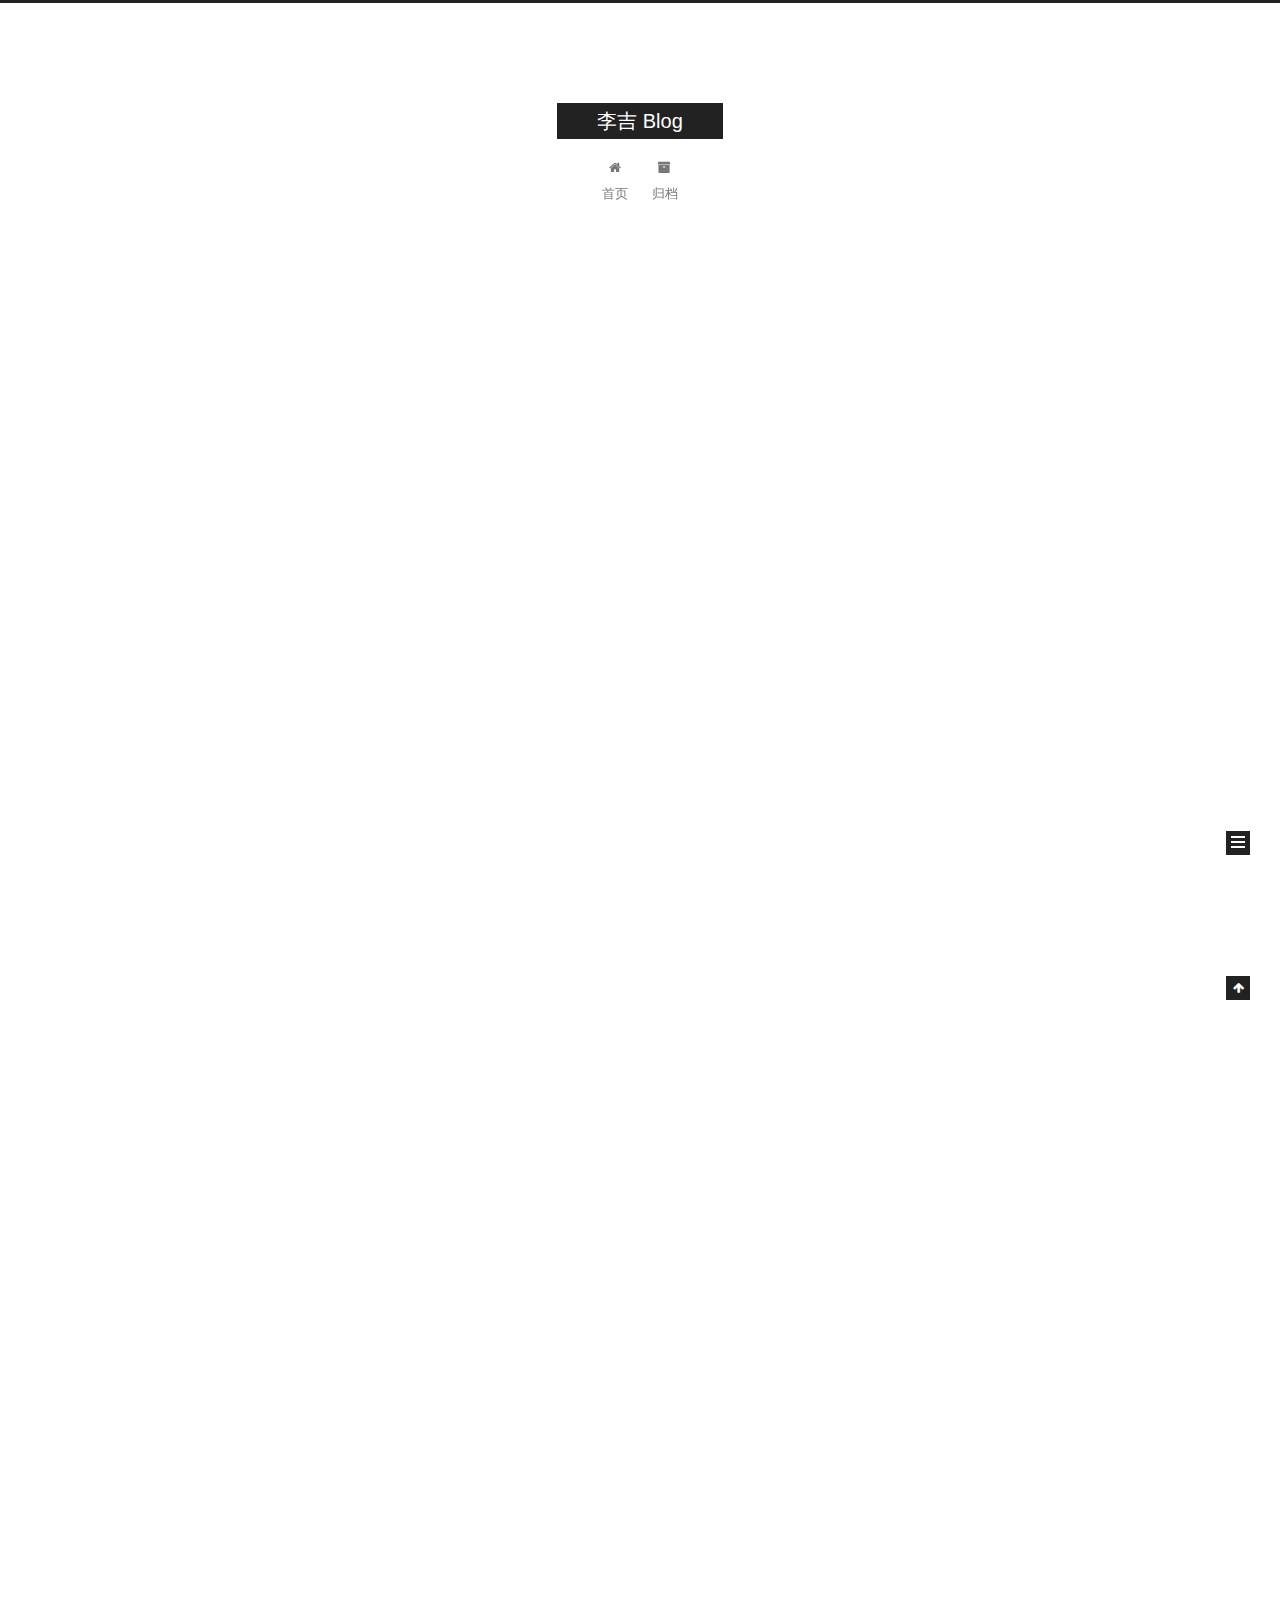
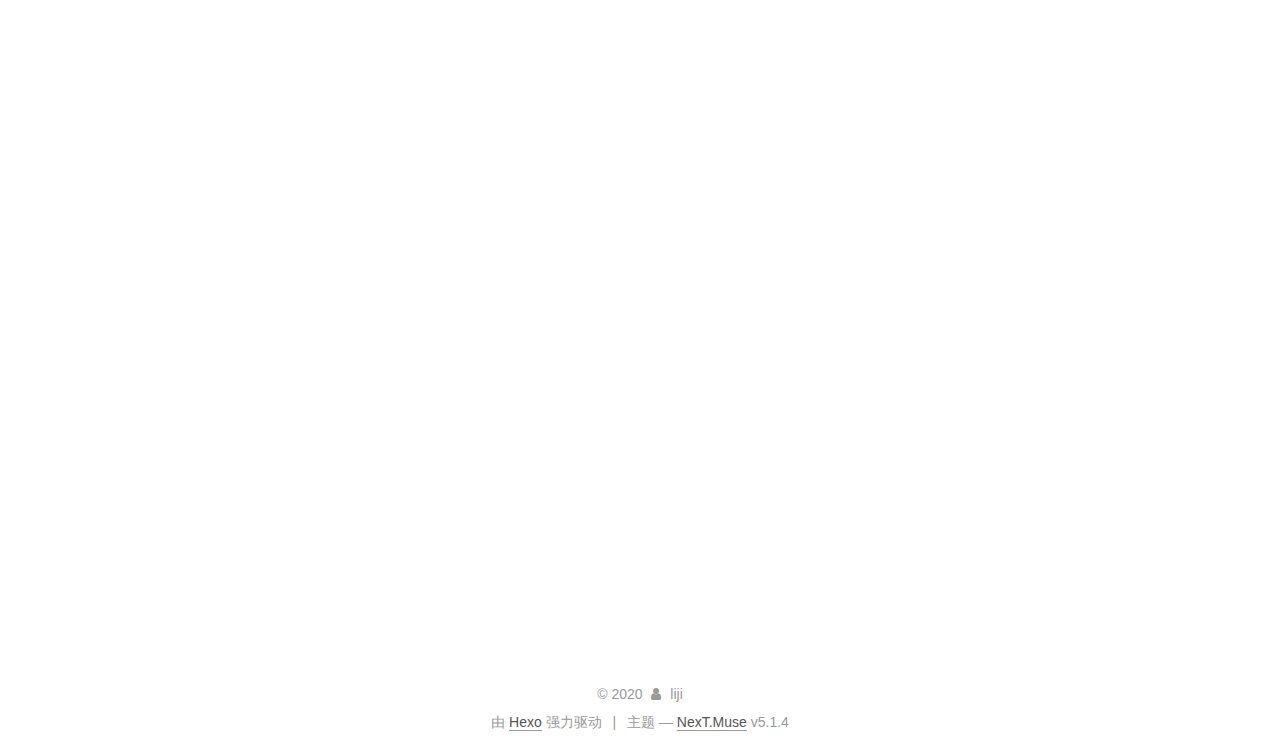
==== commit 58589a77: "Site updated: 2020-01-24 14:27:27" ====
--- a/index.html
+++ b/index.html
@@ -81,9 +81,9 @@
 
 <meta name="description" content="读后感">
 <meta property="og:type" content="website">
-<meta property="og:title" content="liji Blog">
+<meta property="og:title" content="李吉 Blog">
 <meta property="og:url" content="http://yoursite.com/index.html">
-<meta property="og:site_name" content="liji Blog">
+<meta property="og:site_name" content="李吉 Blog">
 <meta property="og:description" content="读后感">
 <meta property="article:author" content="liji">
 <meta name="twitter:card" content="summary">
@@ -122,7 +122,7 @@
 
 
 
-  <title>liji Blog</title>
+  <title>李吉 Blog</title>
   
 
 
@@ -153,7 +153,7 @@
     <div class="custom-logo-site-title">
       <a href="/"  class="brand" rel="start">
         <span class="logo-line-before"><i></i></span>
-        <span class="site-title">liji Blog</span>
+        <span class="site-title">李吉 Blog</span>
         <span class="logo-line-after"><i></i></span>
       </a>
     </div>
@@ -239,7 +239,7 @@
     </span>
 
     <span hidden itemprop="publisher" itemscope itemtype="http://schema.org/Organization">
-      <meta itemprop="name" content="liji Blog">
+      <meta itemprop="name" content="李吉 Blog">
     </span>
 
     
@@ -301,139 +301,14 @@
       
         
           
-            <h1 id="简介"><a href="#简介" class="headerlink" title="简介"></a>简介</h1><p>作者 </p>
-
-          
-        
-      
-    </div>
-    
-    
-    
-
-    
-
-    
-
-    
-
-    <footer class="post-footer">
-      
-
-      
-
-      
-
-      
-      
-        <div class="post-eof"></div>
-      
-    </footer>
-  </div>
-  
-  
-  
-  </article>
-
-
-    
-      
-
-  
-
-  
-  
-  
-
-  <article class="post post-type-normal" itemscope itemtype="http://schema.org/Article">
-  
-  
-  
-  <div class="post-block">
-    <link itemprop="mainEntityOfPage" href="http://yoursite.com/2020/01/21/hello-world/">
-
-    <span hidden itemprop="author" itemscope itemtype="http://schema.org/Person">
-      <meta itemprop="name" content="liji">
-      <meta itemprop="description" content="">
-      <meta itemprop="image" content="/images/avatar.gif">
-    </span>
-
-    <span hidden itemprop="publisher" itemscope itemtype="http://schema.org/Organization">
-      <meta itemprop="name" content="liji Blog">
-    </span>
-
-    
-      <header class="post-header">
-
-        
-        
-          <h1 class="post-title" itemprop="name headline">
-                
-                <a class="post-title-link" href="/2020/01/21/hello-world/" itemprop="url">Hello World</a></h1>
-        
-
-        <div class="post-meta">
-          <span class="post-time">
-            
-              <span class="post-meta-item-icon">
-                <i class="fa fa-calendar-o"></i>
-              </span>
-              
-                <span class="post-meta-item-text">发表于</span>
-              
-              <time title="创建于" itemprop="dateCreated datePublished" datetime="2020-01-21T09:16:04+08:00">
-                2020-01-21
-              </time>
-            
-
-            
-
-            
-          </span>
-
-          
-
-          
-            
-          
-
-          
-          
-
-          
-
-          
-
-          
-
-        </div>
-      </header>
-    
-
-    
-    
-    
-    <div class="post-body" itemprop="articleBody">
-
-      
-      
-
-      
-        
-          
-            <p>Welcome to <a href="https://hexo.io/" target="_blank" rel="noopener">Hexo</a>! This is your very first post. Check <a href="https://hexo.io/docs/" target="_blank" rel="noopener">documentation</a> for more info. If you get any problems when using Hexo, you can find the answer in <a href="https://hexo.io/docs/troubleshooting.html" target="_blank" rel="noopener">troubleshooting</a> or you can ask me on <a href="https://github.com/hexojs/hexo/issues" target="_blank" rel="noopener">GitHub</a>.</p>
-<h2 id="Quick-Start"><a href="#Quick-Start" class="headerlink" title="Quick Start"></a>Quick Start</h2><h3 id="Create-a-new-post"><a href="#Create-a-new-post" class="headerlink" title="Create a new post"></a>Create a new post</h3><figure class="highlight bash"><table><tr><td class="gutter"><pre><span class="line">1</span><br></pre></td><td class="code"><pre><span class="line">$ hexo new <span class="string">"My New Post"</span></span><br></pre></td></tr></table></figure>
-
-<p>More info: <a href="https://hexo.io/docs/writing.html" target="_blank" rel="noopener">Writing</a></p>
-<h3 id="Run-server"><a href="#Run-server" class="headerlink" title="Run server"></a>Run server</h3><figure class="highlight bash"><table><tr><td class="gutter"><pre><span class="line">1</span><br></pre></td><td class="code"><pre><span class="line">$ hexo server</span><br></pre></td></tr></table></figure>
-
-<p>More info: <a href="https://hexo.io/docs/server.html" target="_blank" rel="noopener">Server</a></p>
-<h3 id="Generate-static-files"><a href="#Generate-static-files" class="headerlink" title="Generate static files"></a>Generate static files</h3><figure class="highlight bash"><table><tr><td class="gutter"><pre><span class="line">1</span><br></pre></td><td class="code"><pre><span class="line">$ hexo generate</span><br></pre></td></tr></table></figure>
-
-<p>More info: <a href="https://hexo.io/docs/generating.html" target="_blank" rel="noopener">Generating</a></p>
-<h3 id="Deploy-to-remote-sites"><a href="#Deploy-to-remote-sites" class="headerlink" title="Deploy to remote sites"></a>Deploy to remote sites</h3><figure class="highlight bash"><table><tr><td class="gutter"><pre><span class="line">1</span><br></pre></td><td class="code"><pre><span class="line">$ hexo deploy</span><br></pre></td></tr></table></figure>
-
-<p>More info: <a href="https://hexo.io/docs/one-command-deployment.html" target="_blank" rel="noopener">Deployment</a></p>
+            <p><img src="/images/%E4%BD%A0%E5%BD%93%E5%83%8F%E9%B8%9F%E9%A3%9E%E5%BE%80%E4%BD%A0%E7%9A%84%E5%B1%B1.jpeg" alt=""></p>
+<h1 id="从小的教育"><a href="#从小的教育" class="headerlink" title="从小的教育"></a>从小的教育</h1><p>从小被教育好好读书，将来才能有出息，但不知道从什么时候开始，对知识，只能被动接受；对学习，只能靠老师监督。或许从父母把他们应该要尽的教育责任给了学校，从那时开始，我可能就只能被动接受学习，而我还不知道。</p>
+<p>塔拉从小教育就像局域网一样，还有着上帝一样的父亲。我虽然对塔拉的遭遇感到同情与赞叹，但我更想知道到底是什么力量能让这样的一个家庭诞生出三个博士。是从小环境磨砺出来的坚韧；是不被世俗束缚的行为？ 我觉得是因为他们从小生活在两个世界中，所以他们能观察世界。面对两个世界的碰撞，能擦出思想的火花。</p>
+<p>我还没有孩子，本无权评论现实的教育，但我观察到这个国家的教育，从以前的把教育扔给老师，到现在的把教育扔还给家长。现在，孩子教育的中心从老师变成了家长，但很多家长又会把这项神圣的责任交给物联网，ipad。还有家长把这个责任当成操控，操控孩子成长为自己想要的样子。</p>
+<p>我们要避免像塔拉这样暴力，封闭的教育，但我们需要有自己的信仰，同时应该让孩子自由地发展他们自己的信仰，只有当两种信仰擦出火花时，我们才能进步，如果我们错了，我们应该学会接受</p>
+<h1 id="教育的答案"><a href="#教育的答案" class="headerlink" title="教育的答案"></a>教育的答案</h1><p>看这本书的前一本正好是《了不起的我》，一本关于自我发展的书；其中有一句话我想我会记住一辈子，“知识的价值不是提供一个确定的答案，而是探索的过程”；同样这本书里也有类似的理解：教育是为了获得不同的视角，教育应该是思想的扩展，视野的开阔，接受教育的人应该变得不那么确定，而不是更确定。</p>
+<p>为什么我对这些话影响深刻呢？记得我刚开始看书的时候，我问一个比我大8岁的工程师，问他你平常看书吗，他给我的回答是“书里的知识都是讲的很有道理的屁话”。当时我觉得说的很有道理，我看的这些书，讲经济，讲心理，读的时候觉得很有道理，但读完，却反而更加迷茫，因为书中没有一个明确的答案。</p>
+<p>这半年多读书的坚持，让我失去了娱乐的时间。就像塔拉接受了教育，但却失去挚爱的家人一样，当然塔拉的经历，在寻找自我的过程中更加坚辛，更加多彩。书中结尾对自我的称呼“转变，蜕变，虚伪，背叛”，被作者称为“教育”。我想教育是不是这么个过程：看山是山，看山不是山，看山是山。也就是说，塔拉面对父亲，哥哥的虐待，从开始的反复相信，反复受伤；到后来对家庭的怒火，不原谅；再到摆脱负罪感，学会接受自己的决定。</p>
 
           
         
@@ -515,7 +390,7 @@
               
                 <a href="/archives/%20%7C%7C%20archive">
               
-                  <span class="site-state-item-count">2</span>
+                  <span class="site-state-item-count">1</span>
                   <span class="site-state-item-name">日志</span>
                 </a>
               </div>
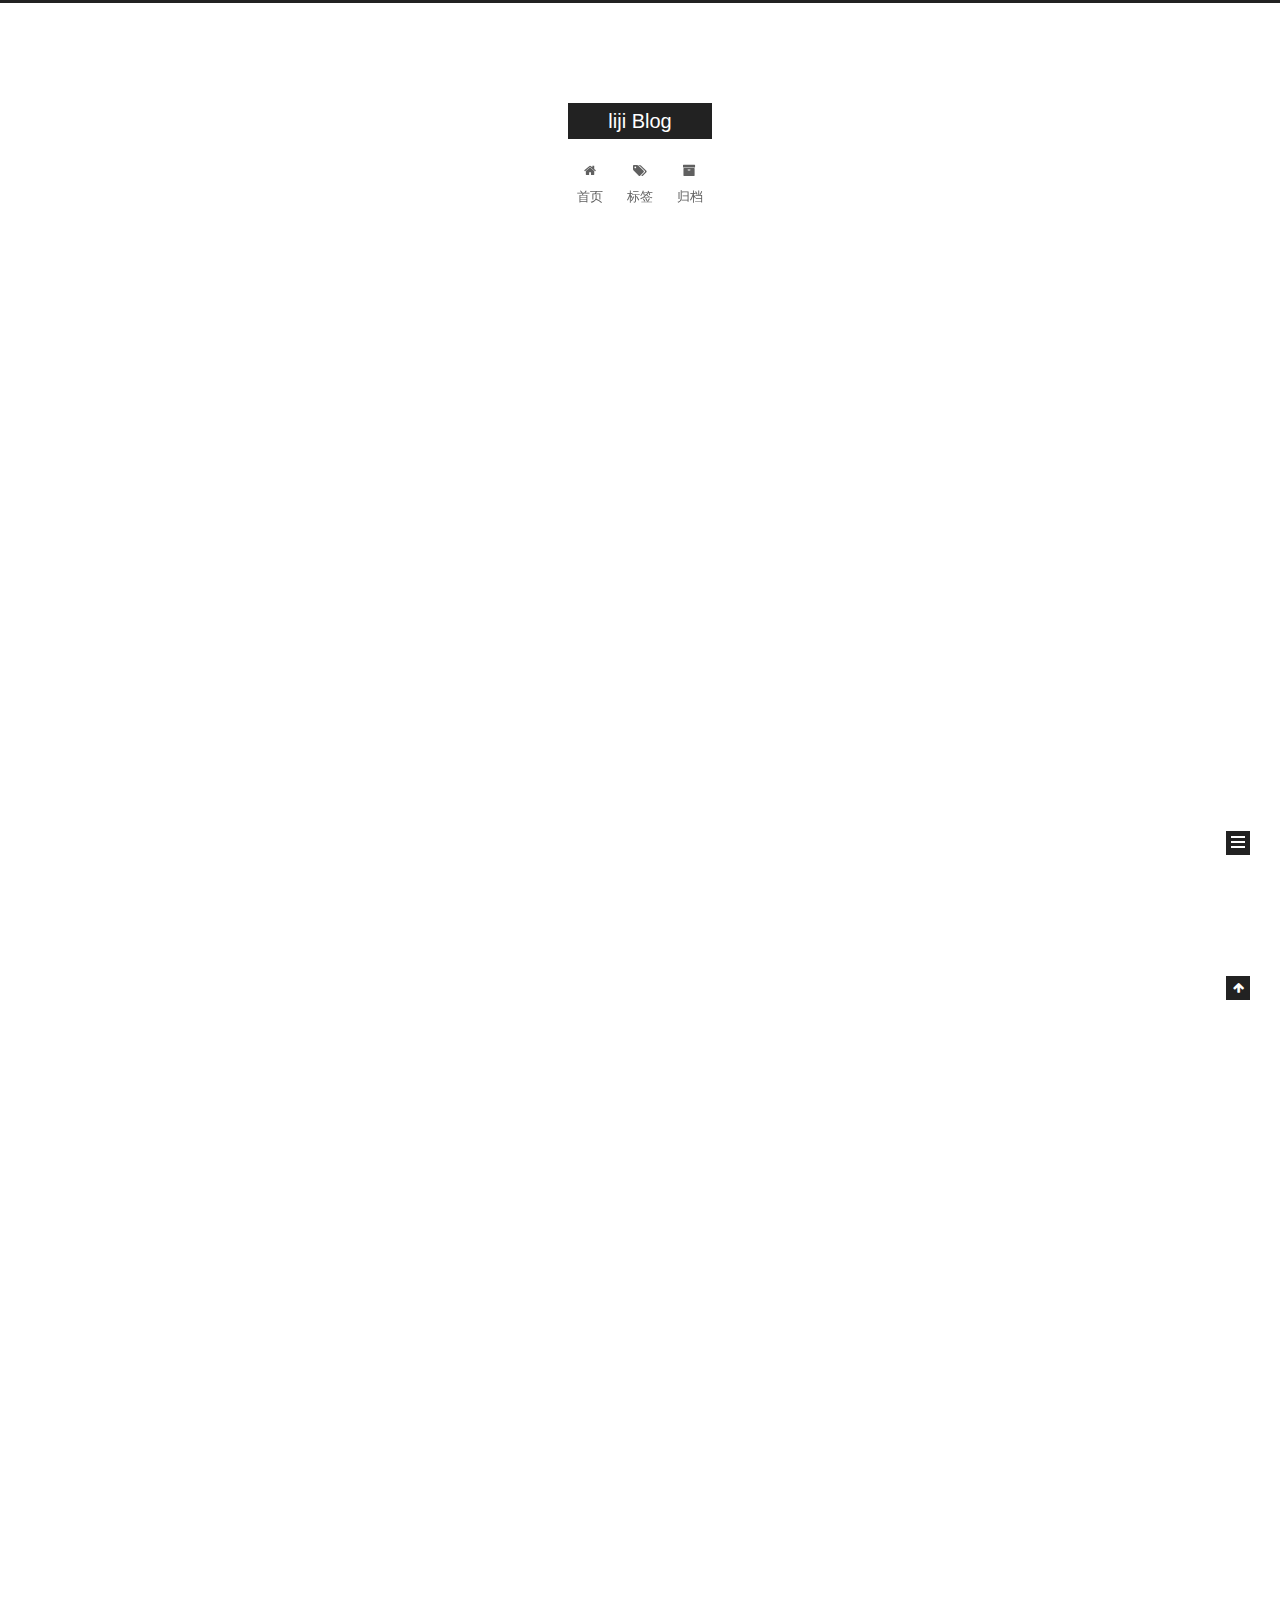
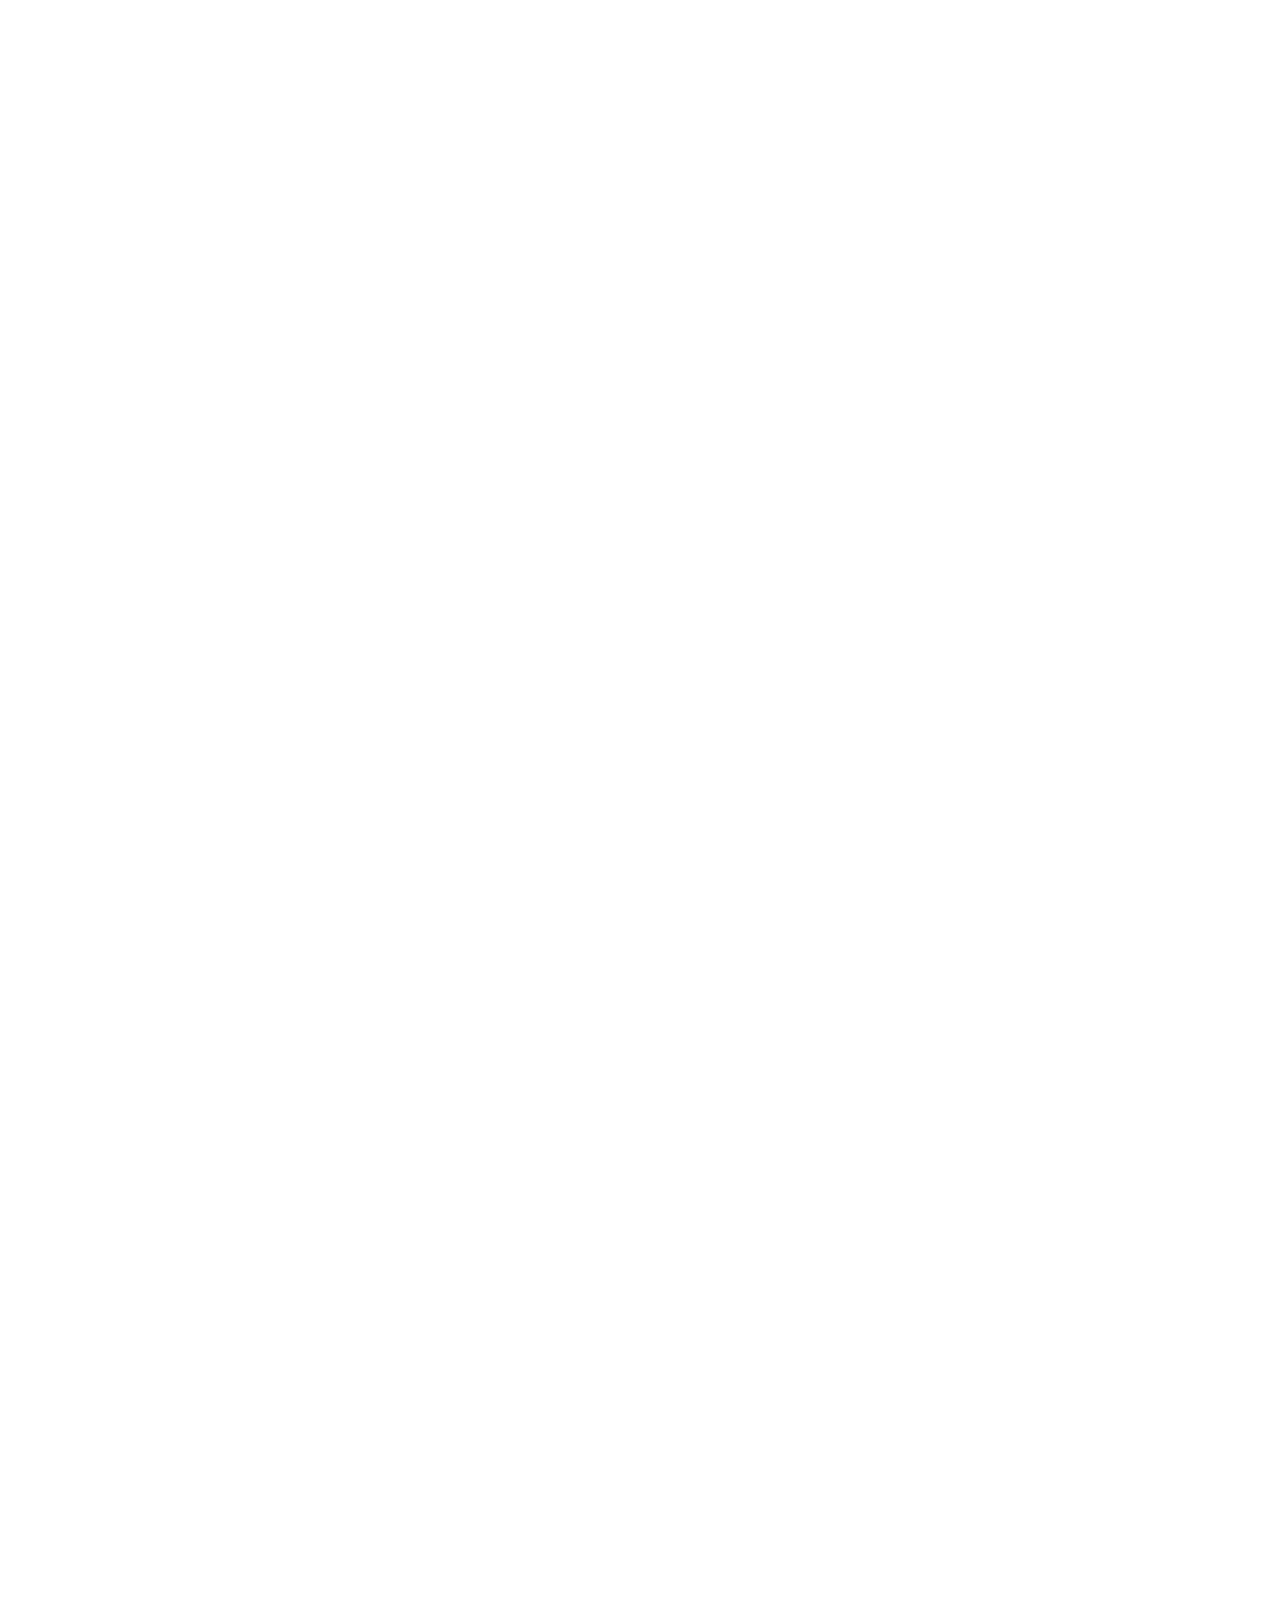
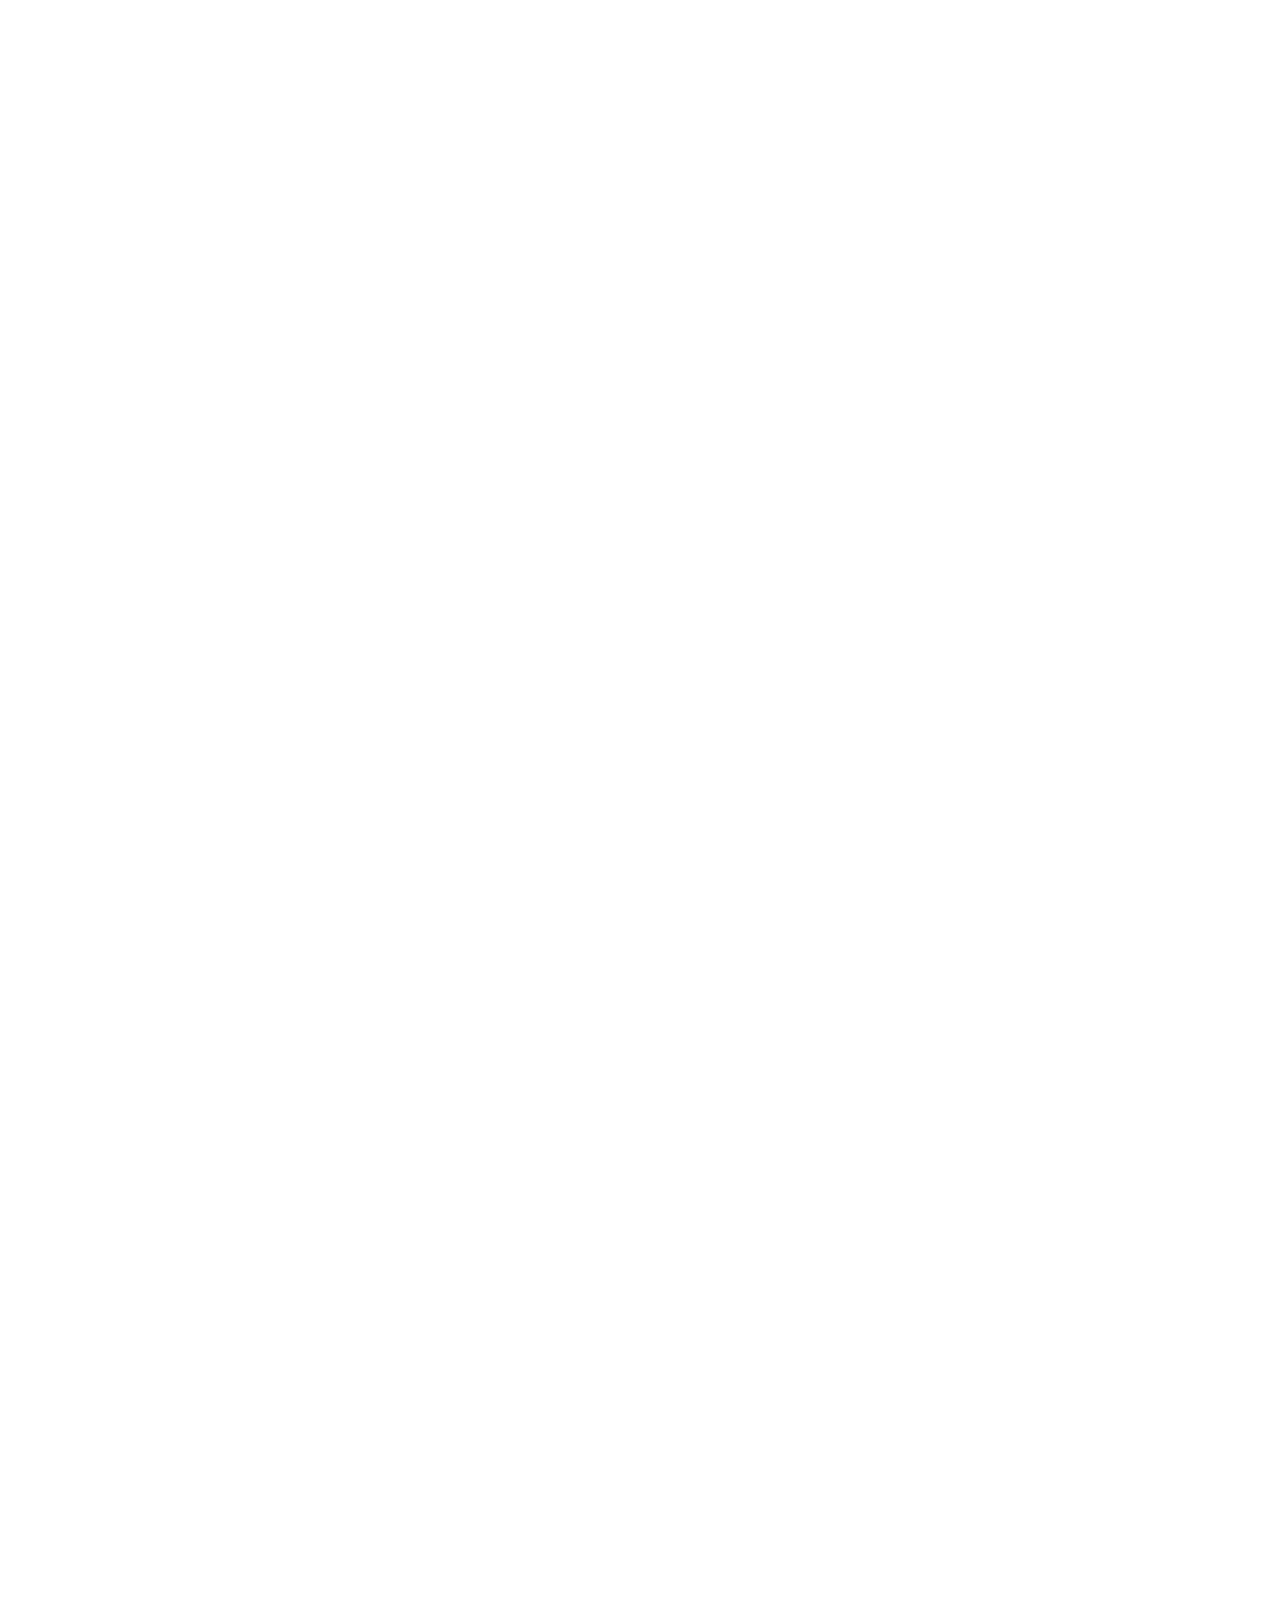
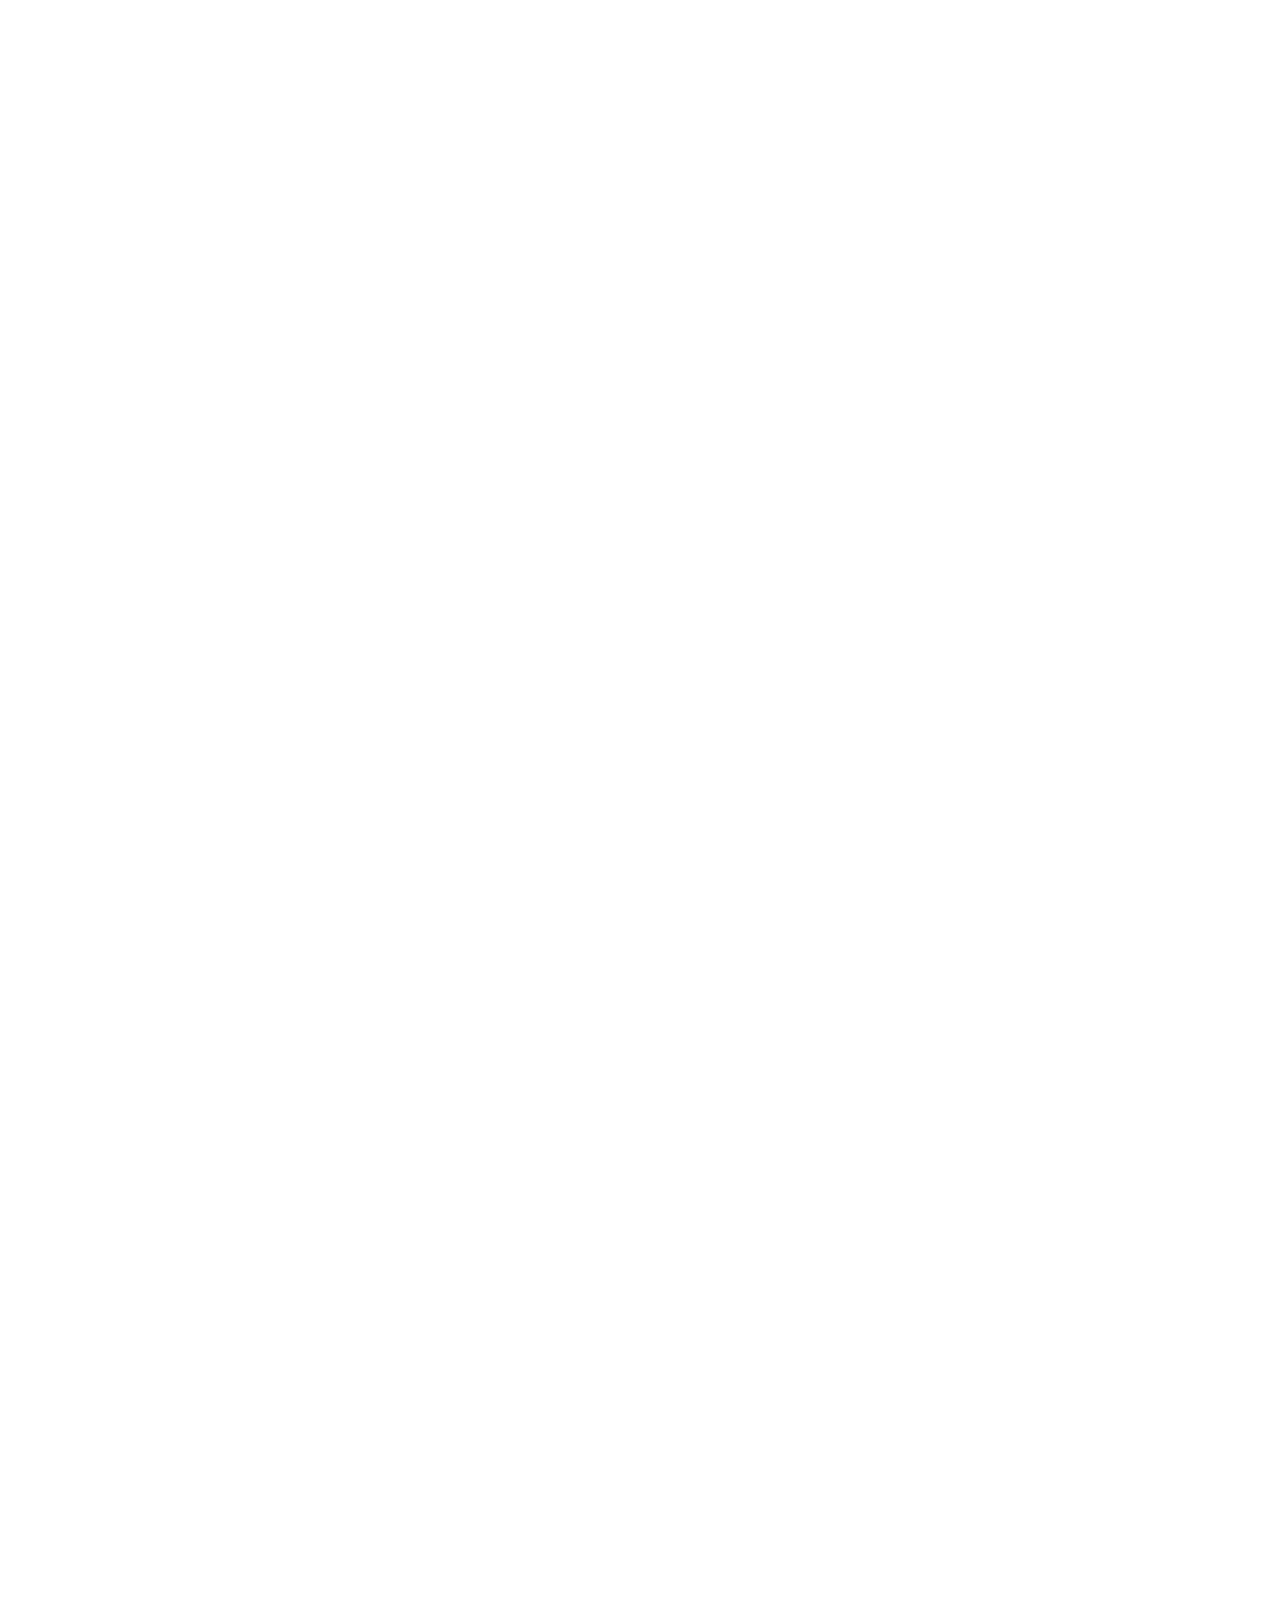
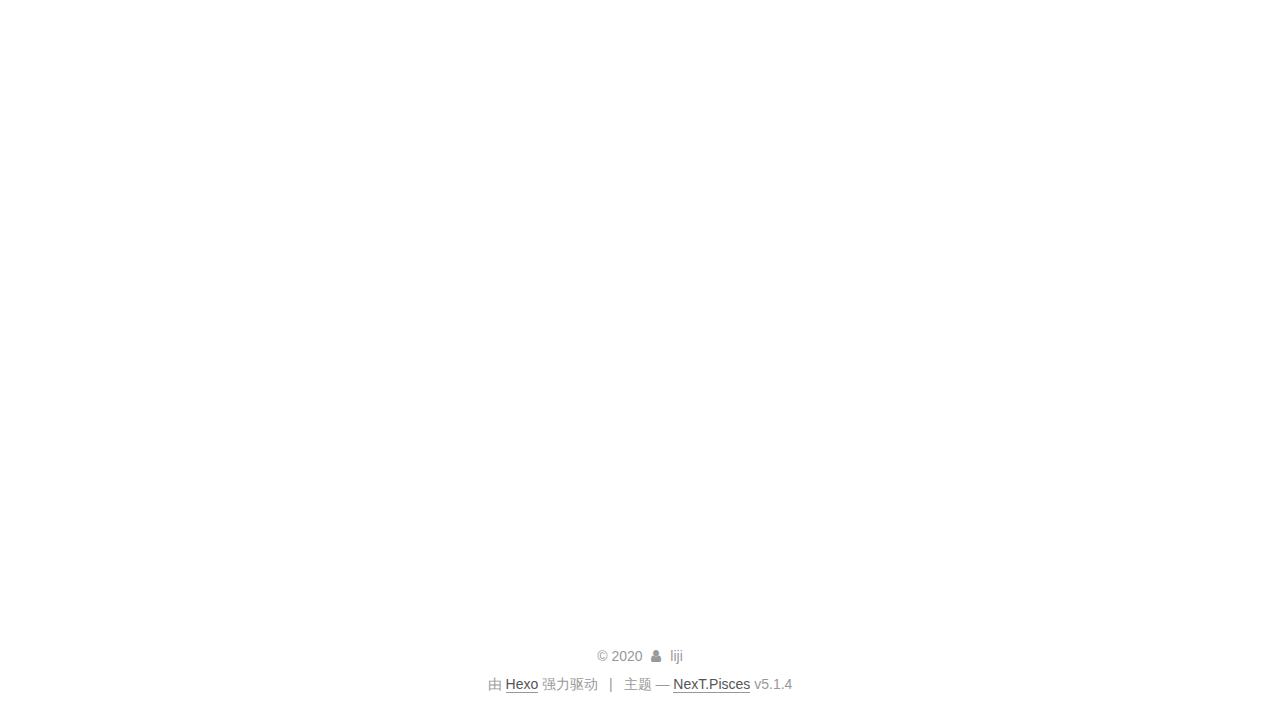
==== commit d0c5bcc0: "Site updated: 2020-02-23 13:19:27" ====
--- a/index.html
+++ b/index.html
@@ -5,7 +5,7 @@
   
 
 
-<html class="theme-next muse use-motion" lang="zh-Hans">
+<html class="theme-next pisces use-motion" lang="zh-Hans">
 <head>
   <meta charset="UTF-8"/>
 <meta http-equiv="X-UA-Compatible" content="IE=edge" />
@@ -79,12 +79,12 @@
 
 
 
-<meta name="description" content="读后感">
+<meta name="description" content="书籍读后感">
 <meta property="og:type" content="website">
-<meta property="og:title" content="李吉 Blog">
+<meta property="og:title" content="liji Blog">
 <meta property="og:url" content="http://yoursite.com/index.html">
-<meta property="og:site_name" content="李吉 Blog">
-<meta property="og:description" content="读后感">
+<meta property="og:site_name" content="liji Blog">
+<meta property="og:description" content="书籍读后感">
 <meta property="article:author" content="liji">
 <meta name="twitter:card" content="summary">
 
@@ -94,7 +94,7 @@
   var NexT = window.NexT || {};
   var CONFIG = {
     root: '/',
-    scheme: 'Muse',
+    scheme: 'Pisces',
     version: '5.1.4',
     sidebar: {"position":"left","display":"post","offset":12,"b2t":false,"scrollpercent":false,"onmobile":false},
     fancybox: true,
@@ -122,7 +122,7 @@
 
 
 
-  <title>李吉 Blog</title>
+  <title>liji Blog</title>
   
 
 
@@ -153,7 +153,7 @@
     <div class="custom-logo-site-title">
       <a href="/"  class="brand" rel="start">
         <span class="logo-line-before"><i></i></span>
-        <span class="site-title">李吉 Blog</span>
+        <span class="site-title">liji Blog</span>
         <span class="logo-line-after"><i></i></span>
       </a>
     </div>
@@ -188,6 +188,16 @@
         </li>
       
         
+        <li class="menu-item menu-item-tags">
+          <a href="/tags/%20" rel="section">
+            
+              <i class="menu-item-icon fa fa-fw fa-tags"></i> <br />
+            
+            标签
+          </a>
+        </li>
+      
+        
         <li class="menu-item menu-item-archives">
           <a href="/archives/%20" rel="section">
             
@@ -230,7 +240,7 @@
   
   
   <div class="post-block">
-    <link itemprop="mainEntityOfPage" href="http://yoursite.com/2020/01/24/%E4%BD%A0%E5%BD%93%E5%83%8F%E9%B8%9F%E9%A3%9E%E5%BE%80%E4%BD%A0%E7%9A%84%E5%B1%B1/">
+    <link itemprop="mainEntityOfPage" href="http://yoursite.com/2020/02/11/%E6%9E%B6%E6%9E%84%E6%95%B4%E6%B4%81%E4%B9%8B%E9%81%932/">
 
     <span hidden itemprop="author" itemscope itemtype="http://schema.org/Person">
       <meta itemprop="name" content="liji">
@@ -239,7 +249,334 @@
     </span>
 
     <span hidden itemprop="publisher" itemscope itemtype="http://schema.org/Organization">
-      <meta itemprop="name" content="李吉 Blog">
+      <meta itemprop="name" content="liji Blog">
+    </span>
+
+    
+      <header class="post-header">
+
+        
+        
+          <h1 class="post-title" itemprop="name headline">
+                
+                <a class="post-title-link" href="/2020/02/11/%E6%9E%B6%E6%9E%84%E6%95%B4%E6%B4%81%E4%B9%8B%E9%81%932/" itemprop="url">架构整洁之道2</a></h1>
+        
+
+        <div class="post-meta">
+          <span class="post-time">
+            
+              <span class="post-meta-item-icon">
+                <i class="fa fa-calendar-o"></i>
+              </span>
+              
+                <span class="post-meta-item-text">发表于</span>
+              
+              <time title="创建于" itemprop="dateCreated datePublished" datetime="2020-02-11T21:30:05+08:00">
+                2020-02-11
+              </time>
+            
+
+            
+
+            
+          </span>
+
+          
+
+          
+            
+          
+
+          
+          
+
+          
+
+          
+
+          
+
+        </div>
+      </header>
+    
+
+    
+    
+    
+    <div class="post-body" itemprop="articleBody">
+
+      
+      
+
+      
+        
+          
+            <h2 id="组件"><a href="#组件" class="headerlink" title="组件"></a>组件</h2><p>前面讲的SOLID是如何构成组件的基本原则，现在我们要讲组件之间应该怎么把它们结合起来构成一个真正的软件。</p>
+<p>组件这个词，如果在我们公司或者广义上的理解(c++)，应该指的是对象。但这本书组件即一个库，像so,DLL，这种部署单元就是组件，因此后续提到组件都是指一个库。</p>
+<p>先思考下我们应该把哪些类组合成一个组件？这就是第一个要讲的<strong>组件聚合</strong></p>
+<ul>
+<li><ol>
+<li>REP：复用/发布等同原则</li>
+</ol>
+</li>
+<li><ol start="2">
+<li>CCP：共同闭包原则</li>
+</ol>
+</li>
+<li><ol start="3">
+<li>CRP：共同复用原则</li>
+</ol>
+</li>
+</ul>
+<p>又是原则，这么复杂？我提炼了下核心：基础(共同的主题，代码复用)+职责单一原则(如果发生修改，应该把所有需要修改的类组合成组件)+接口隔离原则(不应该出现别人只需要依赖它的某几个类而不需要其他类的情况)。当然你会发现SRP实际的项目会非常复杂，我们程序员应该在这三种原则中做一个取舍。</p>
+<p>接下来思考下组件之间应该遵循什么原则？就是第二个要讲的<strong>组件耦合</strong></p>
+<ul>
+<li><ol>
+<li>无依赖原则</li>
+</ol>
+</li>
+<li><ol start="2">
+<li>稳定依赖原则：依赖关系必须指向更稳定的方向</li>
+</ol>
+</li>
+<li><ol start="3">
+<li>稳定抽象原则：一个组件的抽象程度应该与其稳定性保持一致</li>
+</ol>
+</li>
+</ul>
+<p>第一个原则较为重要，简单来讲就是A组件依赖B组件，B组件也依赖A组件，这就是互相依赖，而我们设计时应该避免这种情况，原因就不多讲了。解决方案2种：1.通过SOLID的依赖反转原则；2.通过新加一个组件，让A、B组件都依赖新组件。</p>
+
+          
+        
+      
+    </div>
+    
+    
+    
+
+    
+
+    
+
+    
+
+    <footer class="post-footer">
+      
+
+      
+
+      
+
+      
+      
+        <div class="post-eof"></div>
+      
+    </footer>
+  </div>
+  
+  
+  
+  </article>
+
+
+    
+      
+
+  
+
+  
+  
+  
+
+  <article class="post post-type-normal" itemscope itemtype="http://schema.org/Article">
+  
+  
+  
+  <div class="post-block">
+    <link itemprop="mainEntityOfPage" href="http://yoursite.com/2020/02/01/%E6%9E%B6%E6%9E%84%E6%95%B4%E6%B4%81%E4%B9%8B%E9%81%93/">
+
+    <span hidden itemprop="author" itemscope itemtype="http://schema.org/Person">
+      <meta itemprop="name" content="liji">
+      <meta itemprop="description" content="">
+      <meta itemprop="image" content="/images/avatar.gif">
+    </span>
+
+    <span hidden itemprop="publisher" itemscope itemtype="http://schema.org/Organization">
+      <meta itemprop="name" content="liji Blog">
+    </span>
+
+    
+      <header class="post-header">
+
+        
+        
+          <h1 class="post-title" itemprop="name headline">
+                
+                <a class="post-title-link" href="/2020/02/01/%E6%9E%B6%E6%9E%84%E6%95%B4%E6%B4%81%E4%B9%8B%E9%81%93/" itemprop="url">架构整洁之道</a></h1>
+        
+
+        <div class="post-meta">
+          <span class="post-time">
+            
+              <span class="post-meta-item-icon">
+                <i class="fa fa-calendar-o"></i>
+              </span>
+              
+                <span class="post-meta-item-text">发表于</span>
+              
+              <time title="创建于" itemprop="dateCreated datePublished" datetime="2020-02-01T13:29:52+08:00">
+                2020-02-01
+              </time>
+            
+
+            
+
+            
+          </span>
+
+          
+
+          
+            
+          
+
+          
+          
+
+          
+
+          
+
+          
+
+        </div>
+      </header>
+    
+
+    
+    
+    
+    <div class="post-body" itemprop="articleBody">
+
+      
+      
+
+      
+        
+          
+            <h2 id="读前思考"><a href="#读前思考" class="headerlink" title="读前思考"></a>读前思考</h2><p>作者：《代码整洁之道》同一个作者 Bob大叔（Robert.C.Martin）</p>
+<p>在读书的过程中我应该带什么问题来看书？</p>
+<blockquote>
+<p>程序员每天在接触的架构，到底是什么东西，拒绝似懂非懂？</p>
+<p>一直在说好的架构，怎么才算好的架构，好的架构应该有怎样的特征？</p>
+<p>要成为一个架构师，应该怎么样去学习，要知道哪些知识？</p>
+</blockquote>
+<h2 id="架构是什么"><a href="#架构是什么" class="headerlink" title="架构是什么"></a>架构是什么</h2><p>软件系统由底层设计细节和高层架构信息 共同定义。因此所谓的底层和高层本身就是一系列决策组成的连续体，并没有清晰的分界线。作为架构师不可能只关注高层架构而忽略底层设计。</p>
+<p>软件架构的终极目标是，用最小的人力成文来满足构建和维护该系统的需求</p>
+<p>判断架构好坏：如果系统每次发布都会提升下一次变更的成本，那么这个设计就是不好的（即从成本的角度来看，如果每次发布成本稳定，说明架构稳定）</p>
+<h2 id="编码范式"><a href="#编码范式" class="headerlink" title="编码范式"></a>编码范式</h2><p>编程范式与软件架构有什么关系？多态是跨越架构边界的手段，函数式编程是我们规范和限制数据存放位置与访问权限的手段，结构化编程则是各模块的算法实现基础。这与架构的三大核心关注点不谋而合:功能性、组件独立性、数据管理。</p>
+<ol>
+<li><p>结构化编程：任何程序都可以用 顺序结构、分支结构、循环结构 构造。对程序直接控制权进行了约束</p>
+<p>最有价值的地方是：1)赋予了我们创造可证伪程序单元的能力。2)在架构设计领域，功能性降解拆分仍然是最佳实践之一</p>
+<p>功能性降解拆分其实就是将一个大问题拆分为一系列的高级函数组合，而这些高级函数各自又可以拆分为一系列低级函数，如此无限递归</p>
+<p>可证伪即要证明程序正确，只要证明每一个子函数正确，但goto语句会导致顺序结构、分支结构、循环结构破坏，变不可证明，因此要禁止使用goto</p>
+</li>
+<li><p>面向对象编程：</p>
+<p>记得以前面试的时候问什么是面向对象，我回答“封装、继承、多态”。</p>
+<p>看完这一章节，你会发现C语言也能实现“封装、继承、多态”，了解C++的同学自然知道多态是通过虚函数表来实现的，本质也是对函数指针的应用。但指针这东西的危险性大家都懂，面向对象语言正是帮助我们消除了这方面的危害性，因此面向对象编程其实就是对程序的间接控制权的转移进行了约束。</p>
+</li>
+<li><p>函数式编程：</p>
+<p>没用过函数式编程，看了书，没多大感受。该编程范式是对程序中赋值操作的限制。</p>
+</li>
+</ol>
+<h2 id="设计原则SOLID"><a href="#设计原则SOLID" class="headerlink" title="设计原则SOLID"></a>设计原则SOLID</h2><p>看到这章节讲的SOLID，不就是设计模式中的六大原则吗，但我对设计模式一直处于大概了解，看过相关书，并在实际中能运用常用的设计模式。简单来说就是道理都懂，实际做的时候下意识也会用到，但设计时，用什么模式，为什么用这个模式，两个模式之间哪个更好，却难讲清。当然这本书不是讲设计模式的，只是讲了面向中层设计时，我们程序员应该遵循什么原则。</p>
+<p>首先书里写到设计模式是面向中层设计的，即主要适用于那些进行模块级编程的程序员。SOLID原则应该直接紧贴于具体的代码逻辑之上。</p>
+<ol>
+<li><p>单一职责原则(SRP)：</p>
+<p>任何一个软件模块都应该只对某一类行为者负责。</p>
+<p>比方我现在公司的录像抓图业务，这两个业务都用到了存储的读写接口，按照该原则，应该分成两个类，抓图存储类，录像存储类。而实际代码我们往往是一个存储类，在读写接口的实现中去区分录像还是抓图业务。这里我举的例子，录像和抓图就是两个行为者。当然分成两个类对于使用者来说需要管理多个类，因此可以用facade(外观)模式来实现</p>
+</li>
+<li><p>开闭原则(OCP)：</p>
+<p>设计良好的计算机软件应该易于扩展，同时抗拒修改。 抗拒修改应该理解为限制每次被修改所影响的范围。</p>
+<p>实现方式是通过将系统划分为一系列组件，并且将这些组件间的依赖关系按层次结构进行组织，使得高阶组件不会因为低阶组件被修改而受到影响。</p>
+<p>还是以我现在公司的业务举例，首先应该要组织整个软件功能(第一张图)，其中视频数据控制模块作为高阶组件、核心组件，不应该因为低阶组件修改而被修改。因此在设计时不应该依赖编码处理业务模块，也不应该依赖具体的实时流业务和存储业务，而应该让这些低阶组件依赖高级组件。这里抗拒修改的优势就体现出来了，用户修改高级组件(视频数据控制模块)不会影响其他模块可以放心修改,从而控制了影响范围。</p>
+<img src="/images/架构整洁之道/开闭原则.png" alt="开闭原则" style="zoom:50%;" />
+</li>
+<li><p>里氏替换原则(LSP)：</p>
+<p>子类能够替换成他们的基类，并且替换之后，还能正常</p>
+<p>用书中违反LSP的例子，典型的正方形/长方形问题，Square类不应该是Rectangle的子类，因为Rectangle的长和宽可以分别设置，把Rectangle替换Square，程序就异常了。</p>
+</li>
+<li><p>接口隔离原则(ISP):</p>
+<p>使用多个接口比用单一的接口要好，不能强迫客户端依赖它们不需要的接口</p>
+<p>比方，系统S依赖开源框架F，框架F依赖数据库D，这种情况下D包含了F不需要的功能，那么这些功能对于S来说同样不需要。假设D修改了这些不要的功能，这将会导致F、S需要重新部署，而且这个不需要的功能可能导致S异常。</p>
+<p>总结：在做接口、协议设计时，不应该把不需要的功能(接口)设计在一起，接口要分开。</p>
+</li>
+<li><p>依赖反转原则(DIP):</p>
+<p>在源码层次的依赖关系中就应该多引用抽象类型，而非具体实现</p>
+<p>解读：高层模块不应该依赖于低层模块，二者都应该依赖于抽象。</p>
+<p>比方抽象工厂模式,见下图</p>
+<img src="/images/架构整洁之道/依赖反转.png" alt="开闭原则" style="zoom:50%;" />
+
+</li>
+</ol>
+
+          
+        
+      
+    </div>
+    
+    
+    
+
+    
+
+    
+
+    
+
+    <footer class="post-footer">
+      
+
+      
+
+      
+
+      
+      
+        <div class="post-eof"></div>
+      
+    </footer>
+  </div>
+  
+  
+  
+  </article>
+
+
+    
+      
+
+  
+
+  
+  
+  
+
+  <article class="post post-type-normal" itemscope itemtype="http://schema.org/Article">
+  
+  
+  
+  <div class="post-block">
+    <link itemprop="mainEntityOfPage" href="http://yoursite.com/2020/01/24/%E4%BD%A0%E5%BD%93%E5%83%8F%E9%B8%9F%E9%A3%9E%E5%BE%80%E4%BD%A0%E7%9A%84%E5%B1%B1/">
+
+    <span hidden itemprop="author" itemscope itemtype="http://schema.org/Person">
+      <meta itemprop="name" content="liji">
+      <meta itemprop="description" content="">
+      <meta itemprop="image" content="/images/avatar.gif">
+    </span>
+
+    <span hidden itemprop="publisher" itemscope itemtype="http://schema.org/Organization">
+      <meta itemprop="name" content="liji Blog">
     </span>
 
     
@@ -301,7 +638,8 @@
       
         
           
-            <p><img src="/images/%E4%BD%A0%E5%BD%93%E5%83%8F%E9%B8%9F%E9%A3%9E%E5%BE%80%E4%BD%A0%E7%9A%84%E5%B1%B1.jpeg" alt=""></p>
+            <img src="/images/你当像鸟飞往你的山.jpeg" alt="你当像鸟飞往你的山" style="zoom:50%;" />
+
 <h1 id="从小的教育"><a href="#从小的教育" class="headerlink" title="从小的教育"></a>从小的教育</h1><p>从小被教育好好读书，将来才能有出息，但不知道从什么时候开始，对知识，只能被动接受；对学习，只能靠老师监督。或许从父母把他们应该要尽的教育责任给了学校，从那时开始，我可能就只能被动接受学习，而我还不知道。</p>
 <p>塔拉从小教育就像局域网一样，还有着上帝一样的父亲。我虽然对塔拉的遭遇感到同情与赞叹，但我更想知道到底是什么力量能让这样的一个家庭诞生出三个博士。是从小环境磨砺出来的坚韧；是不被世俗束缚的行为？ 我觉得是因为他们从小生活在两个世界中，所以他们能观察世界。面对两个世界的碰撞，能擦出思想的火花。</p>
 <p>我还没有孩子，本无权评论现实的教育，但我观察到这个国家的教育，从以前的把教育扔给老师，到现在的把教育扔还给家长。现在，孩子教育的中心从老师变成了家长，但很多家长又会把这项神圣的责任交给物联网，ipad。还有家长把这个责任当成操控，操控孩子成长为自己想要的样子。</p>
@@ -380,7 +718,7 @@
           <div class="site-author motion-element" itemprop="author" itemscope itemtype="http://schema.org/Person">
             
               <p class="site-author-name" itemprop="name">liji</p>
-              <p class="site-description motion-element" itemprop="description">读后感</p>
+              <p class="site-description motion-element" itemprop="description">书籍读后感</p>
           </div>
 
           <nav class="site-state motion-element">
@@ -390,7 +728,7 @@
               
                 <a href="/archives/%20%7C%7C%20archive">
               
-                  <span class="site-state-item-count">1</span>
+                  <span class="site-state-item-count">3</span>
                   <span class="site-state-item-name">日志</span>
                 </a>
               </div>
@@ -449,7 +787,7 @@
 
 
 
-  <div class="theme-info">主题 &mdash; <a class="theme-link" target="_blank" href="https://github.com/iissnan/hexo-theme-next">NexT.Muse</a> v5.1.4</div>
+  <div class="theme-info">主题 &mdash; <a class="theme-link" target="_blank" href="https://github.com/iissnan/hexo-theme-next">NexT.Pisces</a> v5.1.4</div>
 
 
 
@@ -549,6 +887,13 @@
   
   
 
+
+  <script type="text/javascript" src="/js/src/affix.js?v=5.1.4"></script>
+
+  <script type="text/javascript" src="/js/src/schemes/pisces.js?v=5.1.4"></script>
+
+
+
   
 
   
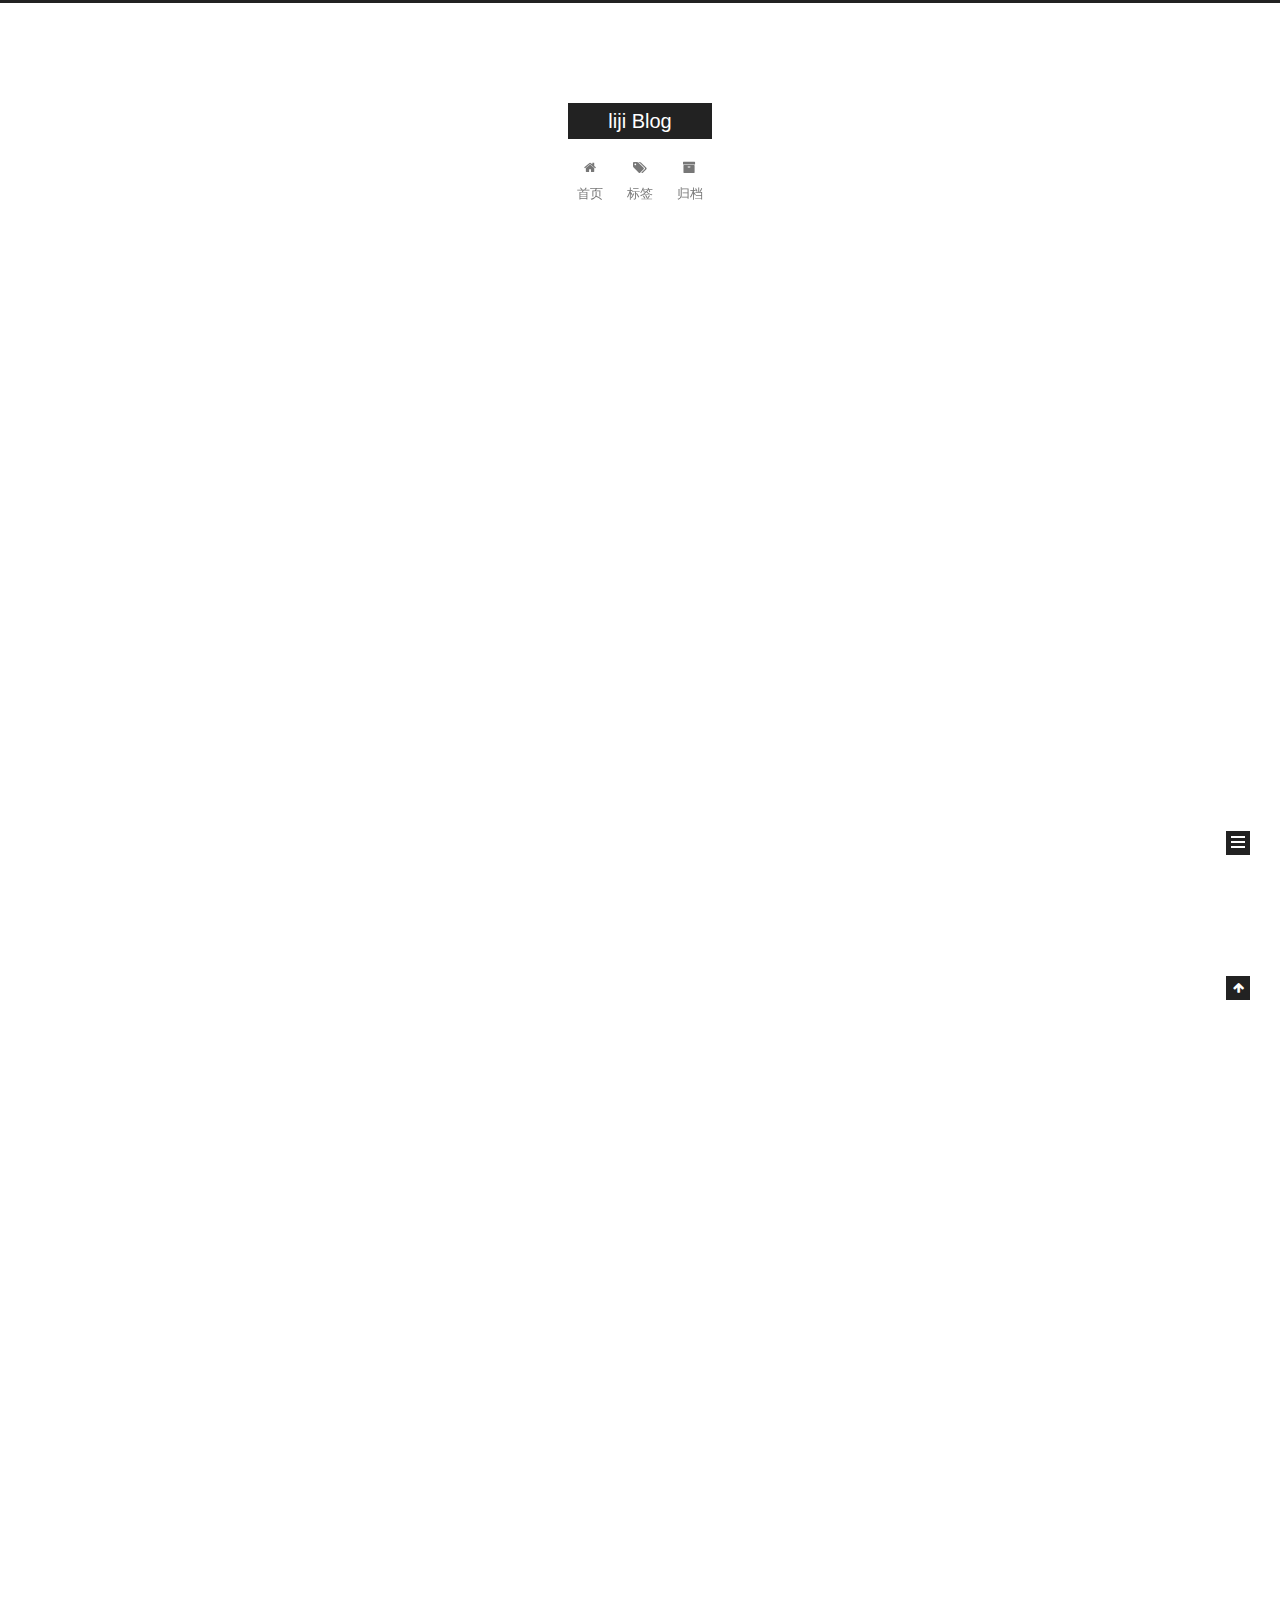
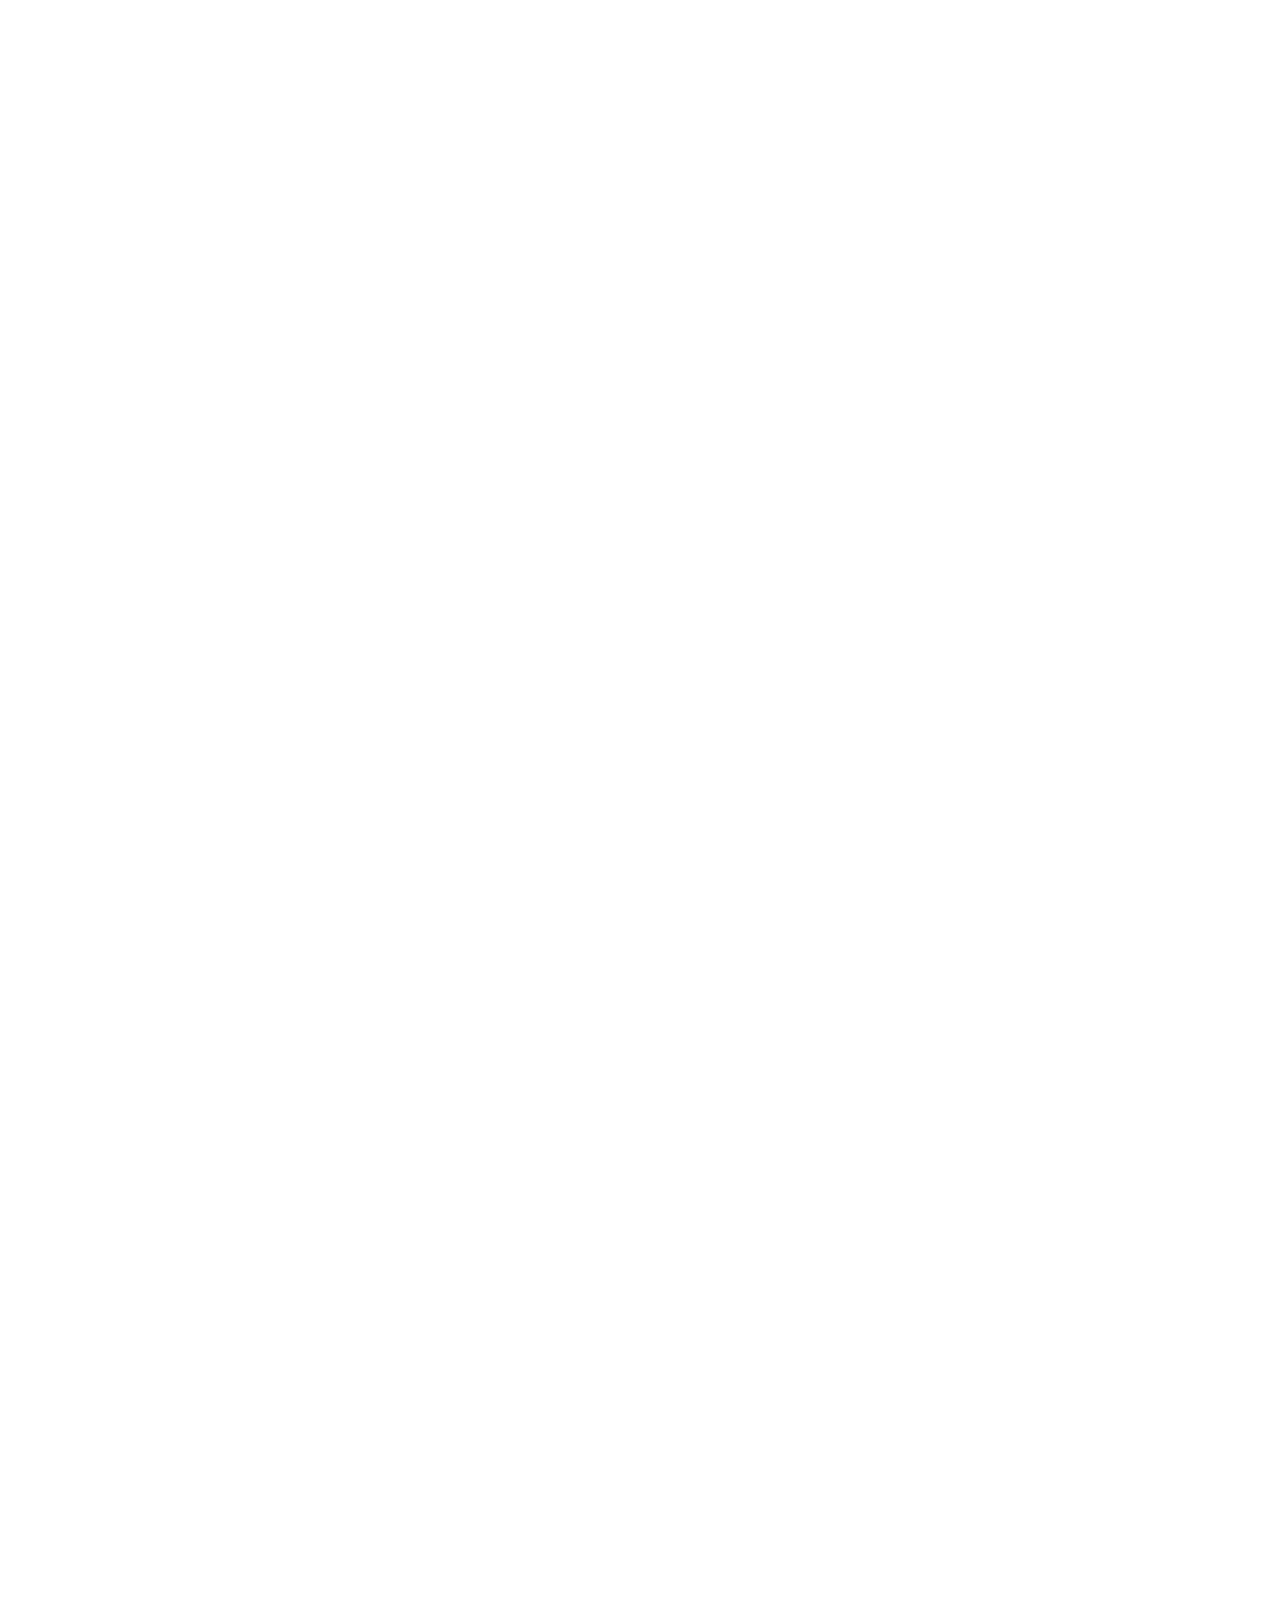
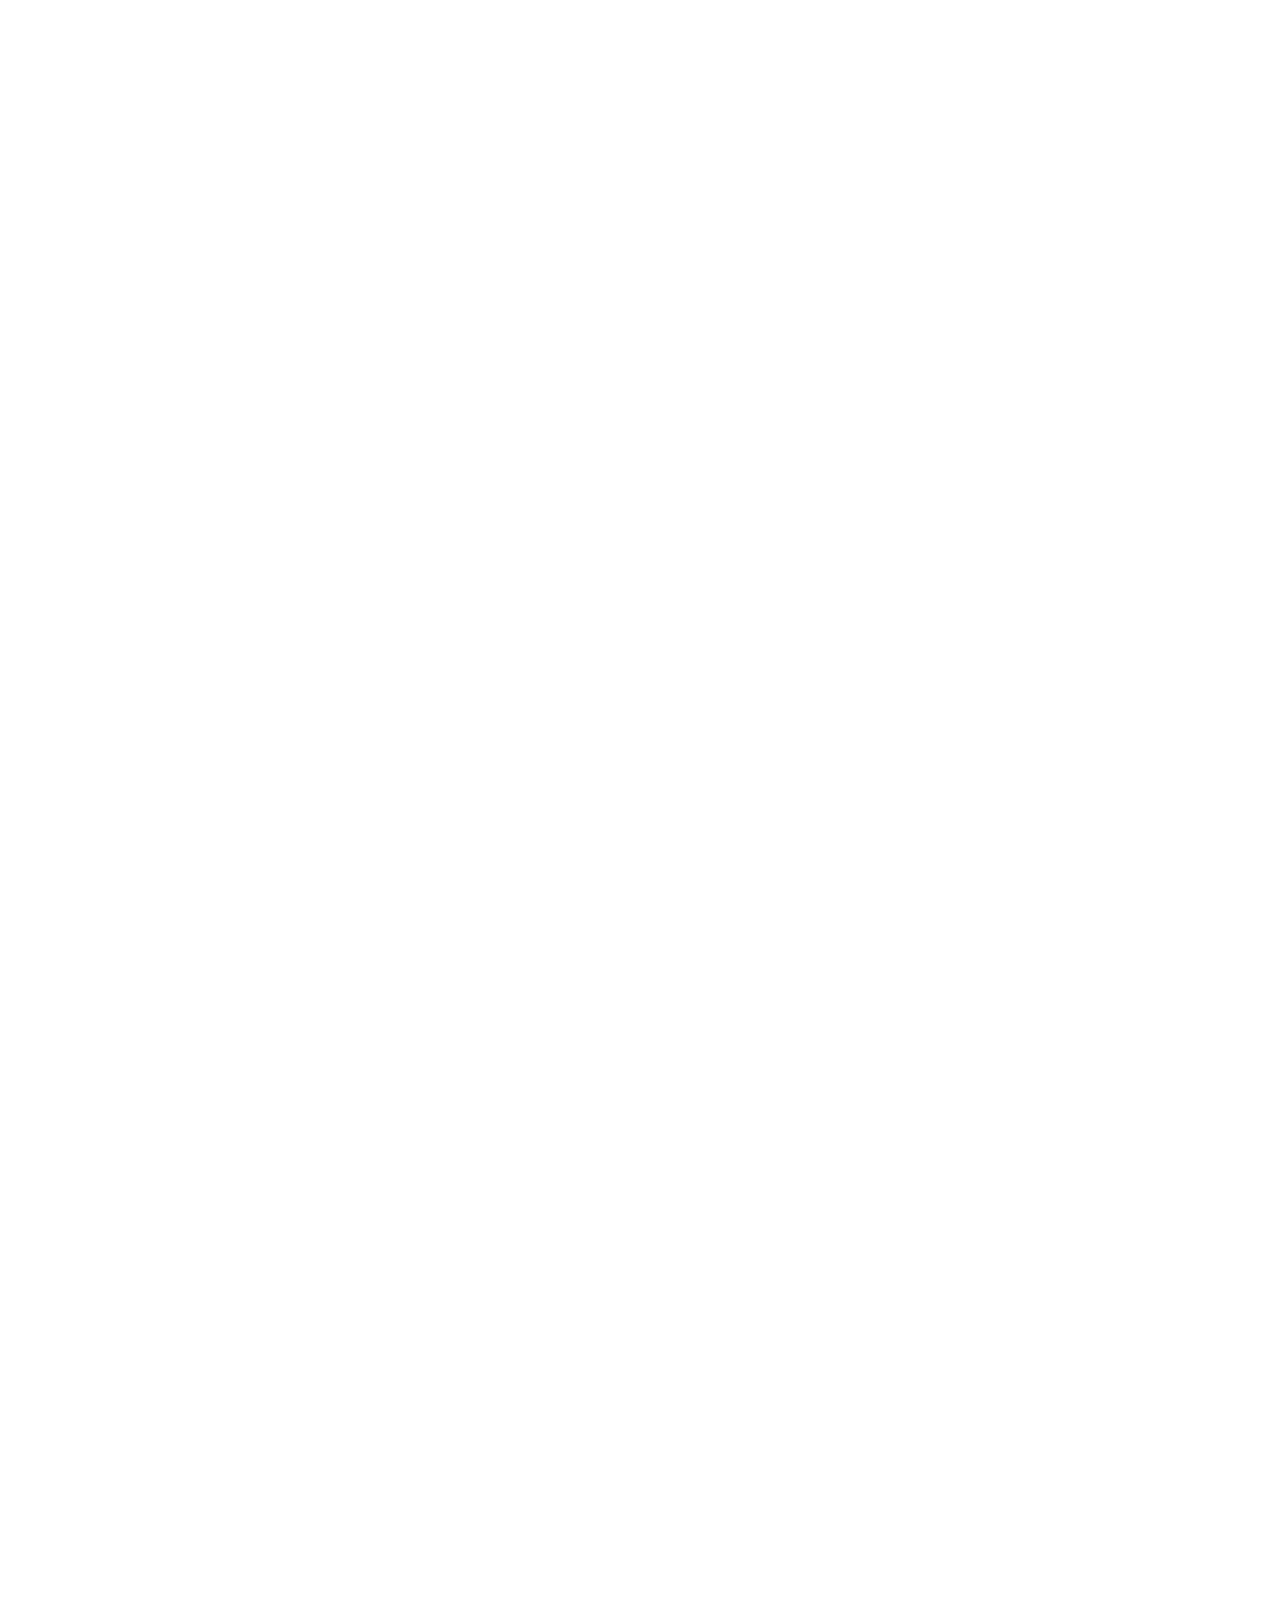
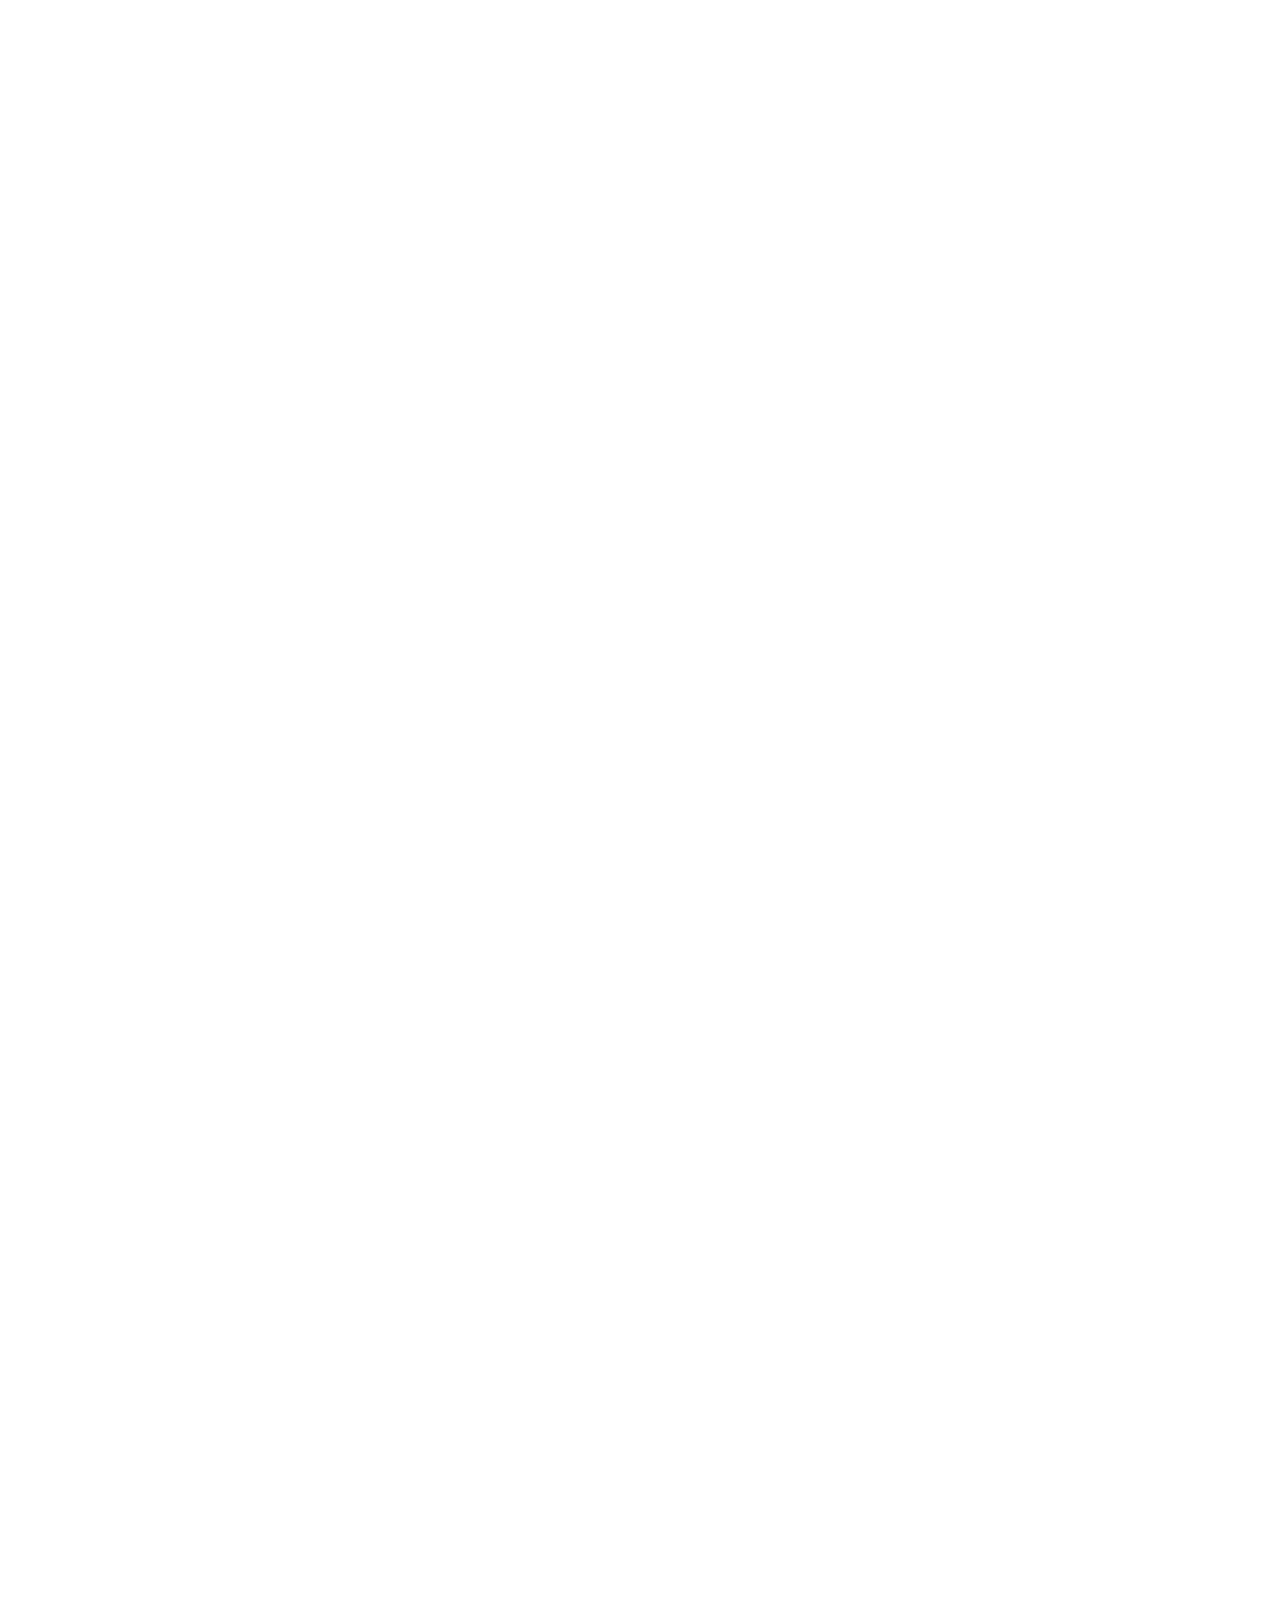
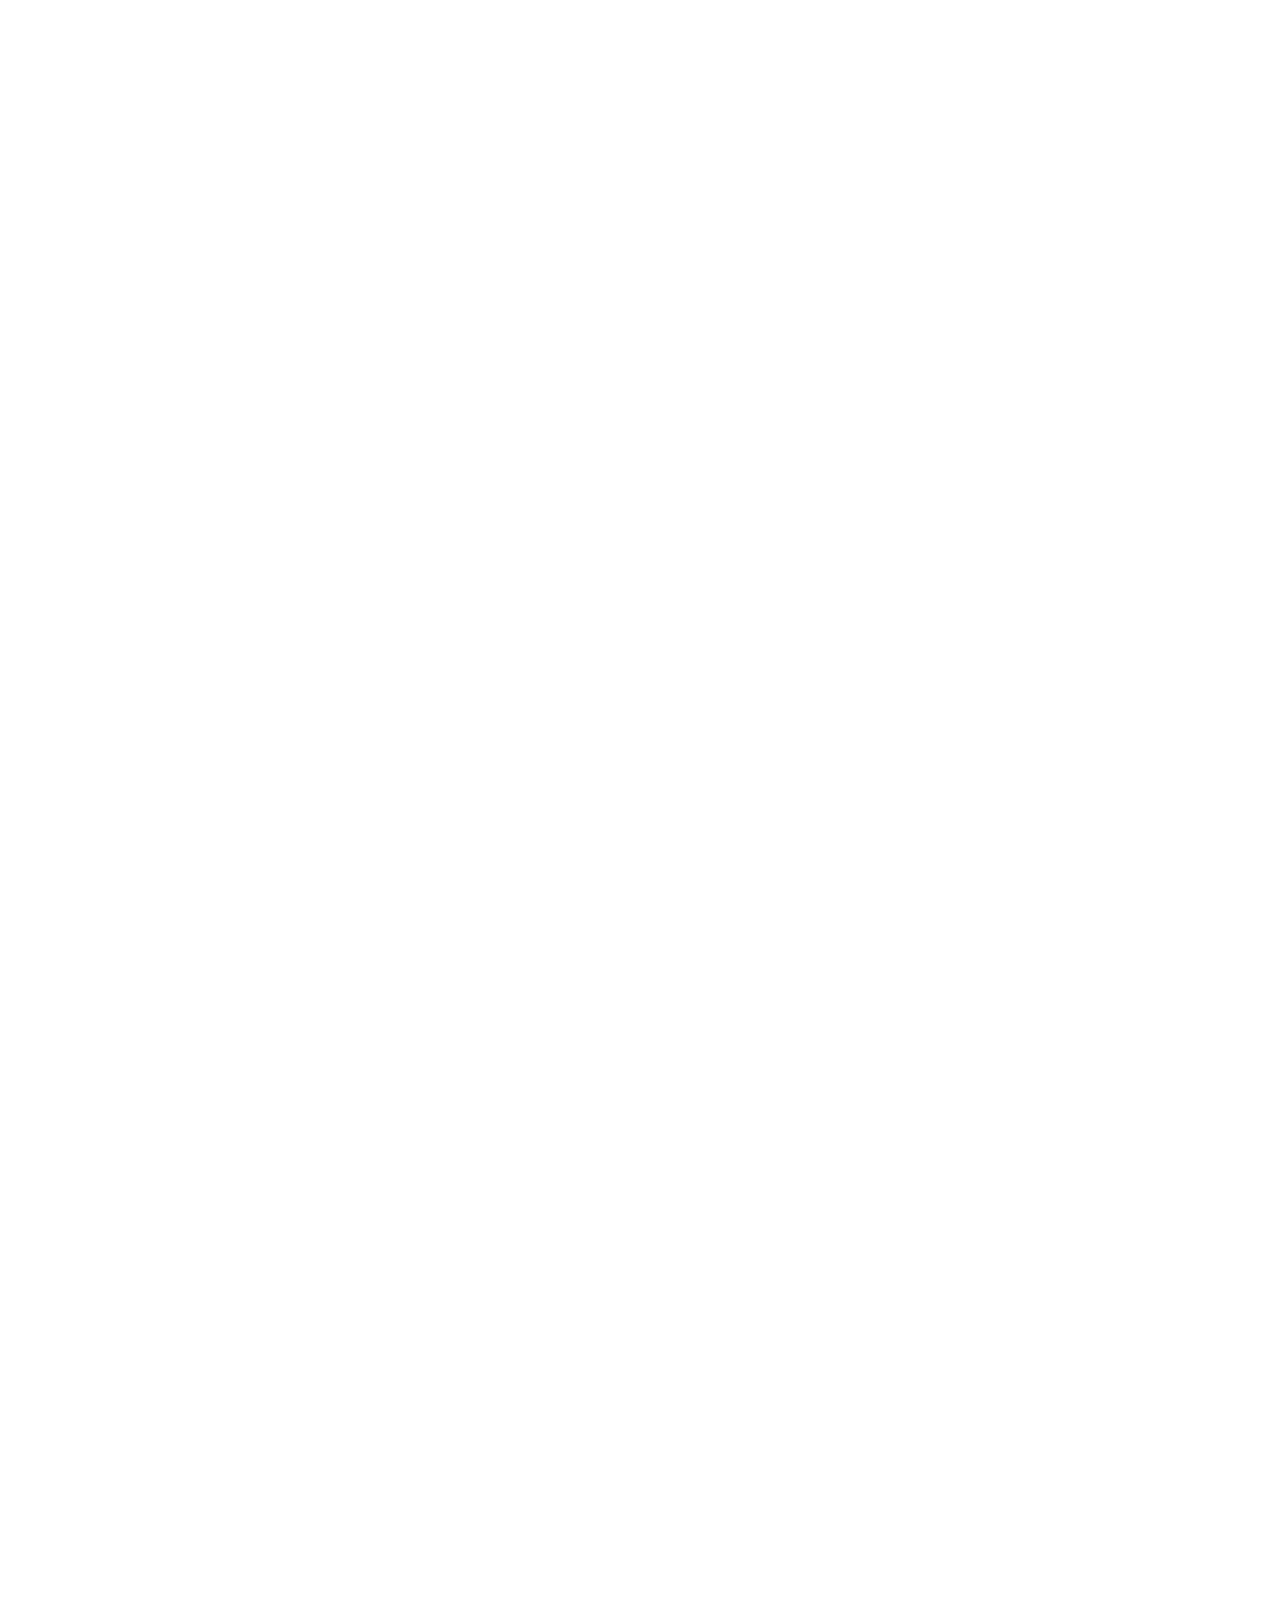
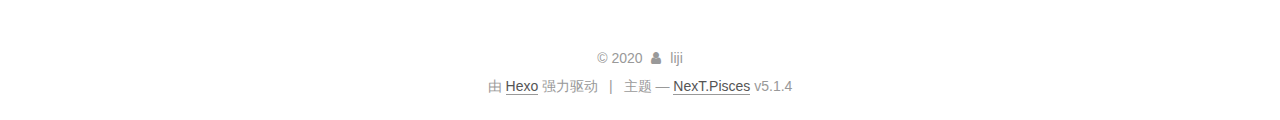
==== commit 79e8b678: "Site updated: 2020-02-23 13:23:30" ====
--- a/index.html
+++ b/index.html
@@ -328,7 +328,7 @@
 </ol>
 </li>
 </ul>
-<p>又是原则，这么复杂？我提炼了下核心：基础(共同的主题，代码复用)+职责单一原则(如果发生修改，应该把所有需要修改的类组合成组件)+接口隔离原则(不应该出现别人只需要依赖它的某几个类而不需要其他类的情况)。当然你会发现SRP实际的项目会非常复杂，我们程序员应该在这三种原则中做一个取舍。</p>
+<p>又是原则，这么复杂？我提炼了下核心：基础(共同的主题，代码复用)+职责单一原则(如果发生修改，应该把所有需要修改的类组合成组件)+接口隔离原则(不应该出现别人只需要依赖它的某几个类而不需要其他类的情况)。当然你会发现SRP实际的项目会非常复杂，我们程序员应该在这三种原则中做一个取舍</p>
 <p>接下来思考下组件之间应该遵循什么原则？就是第二个要讲的<strong>组件耦合</strong></p>
 <ul>
 <li><ol>
@@ -345,6 +345,15 @@
 </li>
 </ul>
 <p>第一个原则较为重要，简单来讲就是A组件依赖B组件，B组件也依赖A组件，这就是互相依赖，而我们设计时应该避免这种情况，原因就不多讲了。解决方案2种：1.通过SOLID的依赖反转原则；2.通过新加一个组件，让A、B组件都依赖新组件。</p>
+<h2 id="软件架构"><a href="#软件架构" class="headerlink" title="软件架构"></a>软件架构</h2><img src="/images/架构整洁之道/尖叫架构.png" alt="尖叫架构" style="zoom:50%;" />
+
+<p>这应该是整本书最核心的一张图，内圈是高层业务策略，外圈是底层机制。还是举个例子吧，比方我们做了一个服务，web服务用的是nginx框架，数据库用的是mysql，做业务时应该脱离nginx，mysql，但nginx必须按照它的规则来实现回调接口，mysql必须写sql语句，因此需要通过适配层，从而隔离框架与业务。而这些组件的依赖关系，应指向内圈，这与数据流是不一致的，至于如何实现这种依赖关系，可以参考前面的依赖反转原则。而这种依赖关系优势体现在把web框架、数据库变成了插件， 让你的软件框架具有了可选项，简单来说就是符合了开闭原则。</p>
+<h2 id="划重点"><a href="#划重点" class="headerlink" title="划重点"></a>划重点</h2><p>看完这本书，罗列一些对我影响最大的点：</p>
+<ol>
+<li>做软件架构时不要想着一步到位，上来就是微服务的架构。应该把细节性的决策推迟延后。以前的思维是做架构就应该考虑到方方面面，在项目前期应该选好用什么web服务框架，用什么数据库。但听了Bob大叔的见解之后，好的设计，应该要延迟这些决定，你可能会想，你到项目后期来搞这些，那不是意味着整个软件都要重构了吗，但好的架构不就是前面软件架构中提到的设计原则吗，延迟决定的是你的外圈机制，好的设计应该是插件式的。</li>
+<li>框架是工具而不是信仰，我以前使用某个框架开发，会把这个框架视为一切，理所当然地认为框架应该包揽一切，我所做的一切都应该迎合框架，这不应该成为你的观点。我们一定要带着怀疑的态度审视每一个框架，避免让框架主导我们架构设计。还是结合上面的这张图，框架应该是最外圈的，应该只是一种工具。</li>
+<li>如果看了这本书导致你以后的设计都按照本书来实现，这是不正确的。书中的观点只能作为参考，面对现实问题，应该找出符合当时场景，考虑团队，技术水平，综合考量的结果。面对这本书的知识，我觉得应该像上图(软件架构一节)，这本书的知识理论类似web、数据库，只能作为一种知识模型(工具)，而现实问题，类似内圈的业务实体，也就是说遇到现实架构问题，书中的知识只能作为参考(插件)，不能喧宾夺主！(跳出现有思维平面，纯自己瞎写)其实对知识的理解，也是一样的，可以套用上面的框架，我们学知识的，就是要不断丰富我们的外圈，扩充我们的知识理论，面对实际问题，这些插件也就随之有用了。</li>
+</ol>
 
           
         
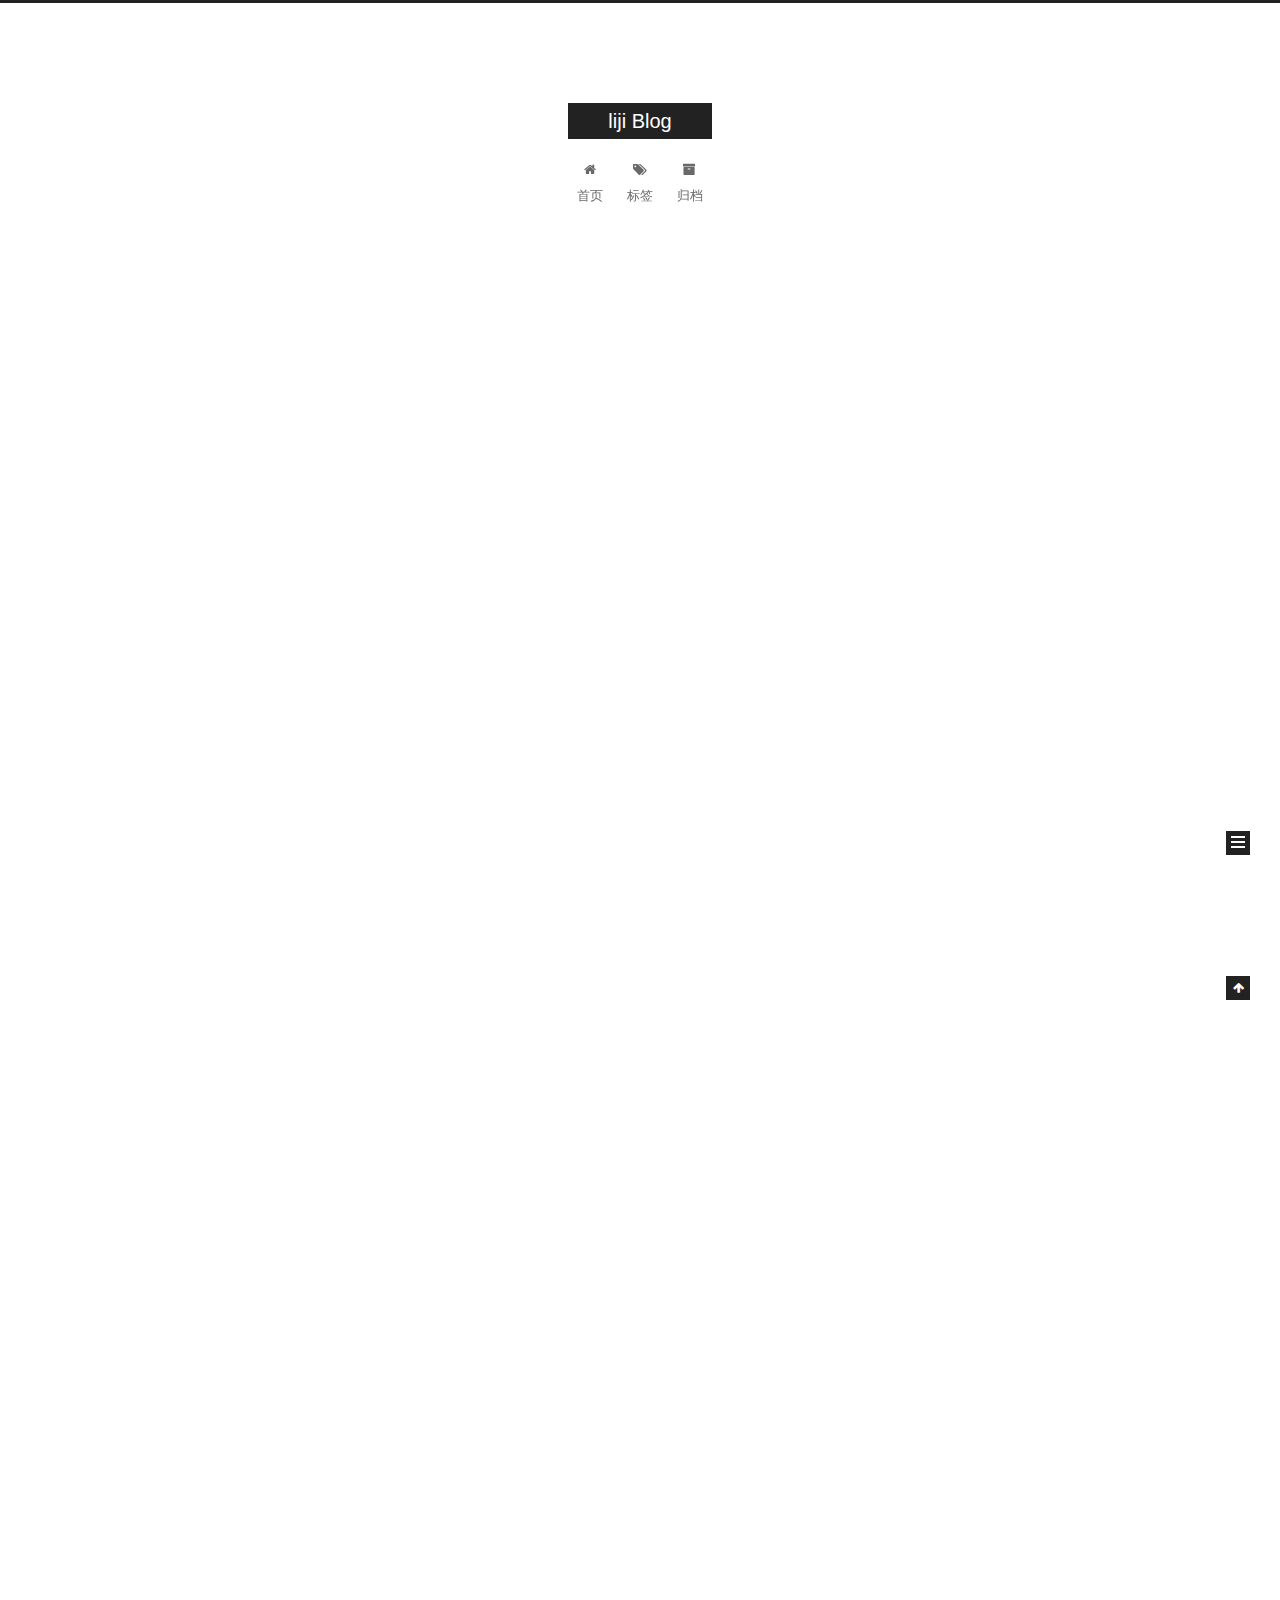
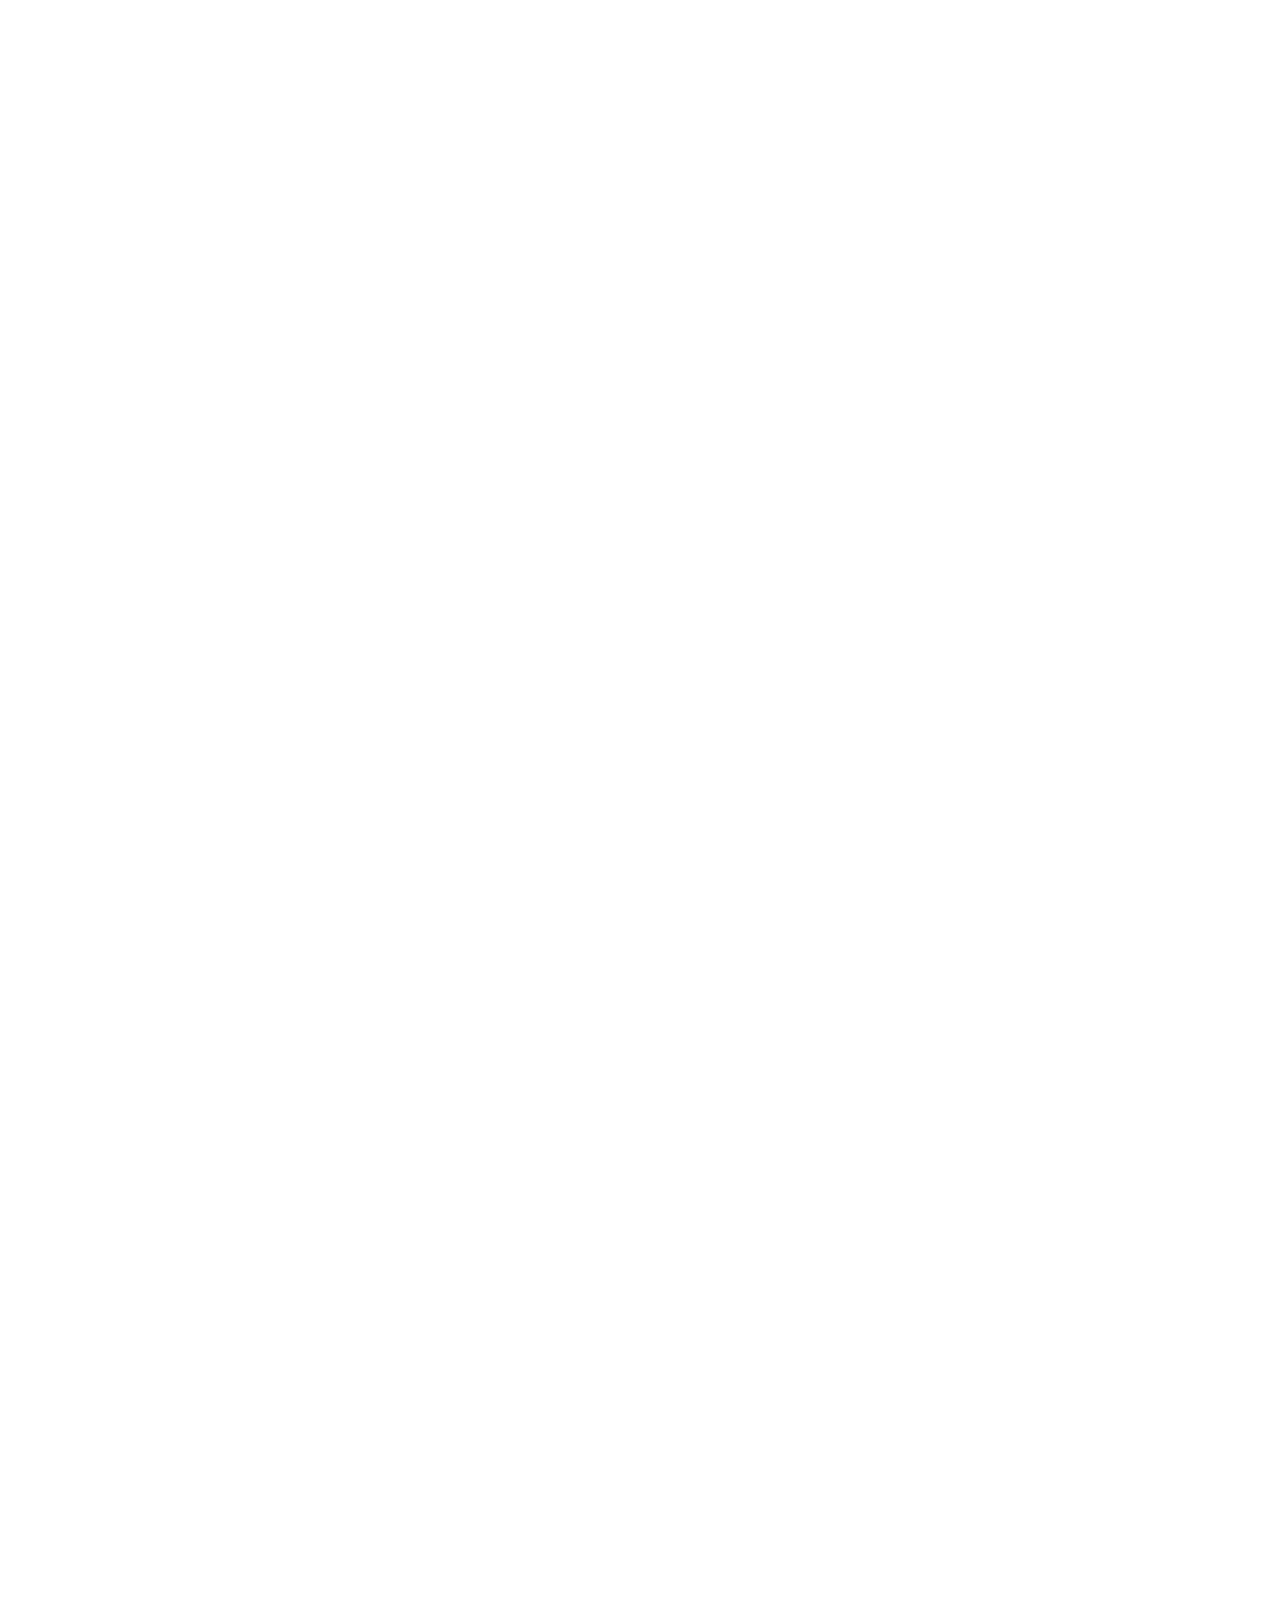
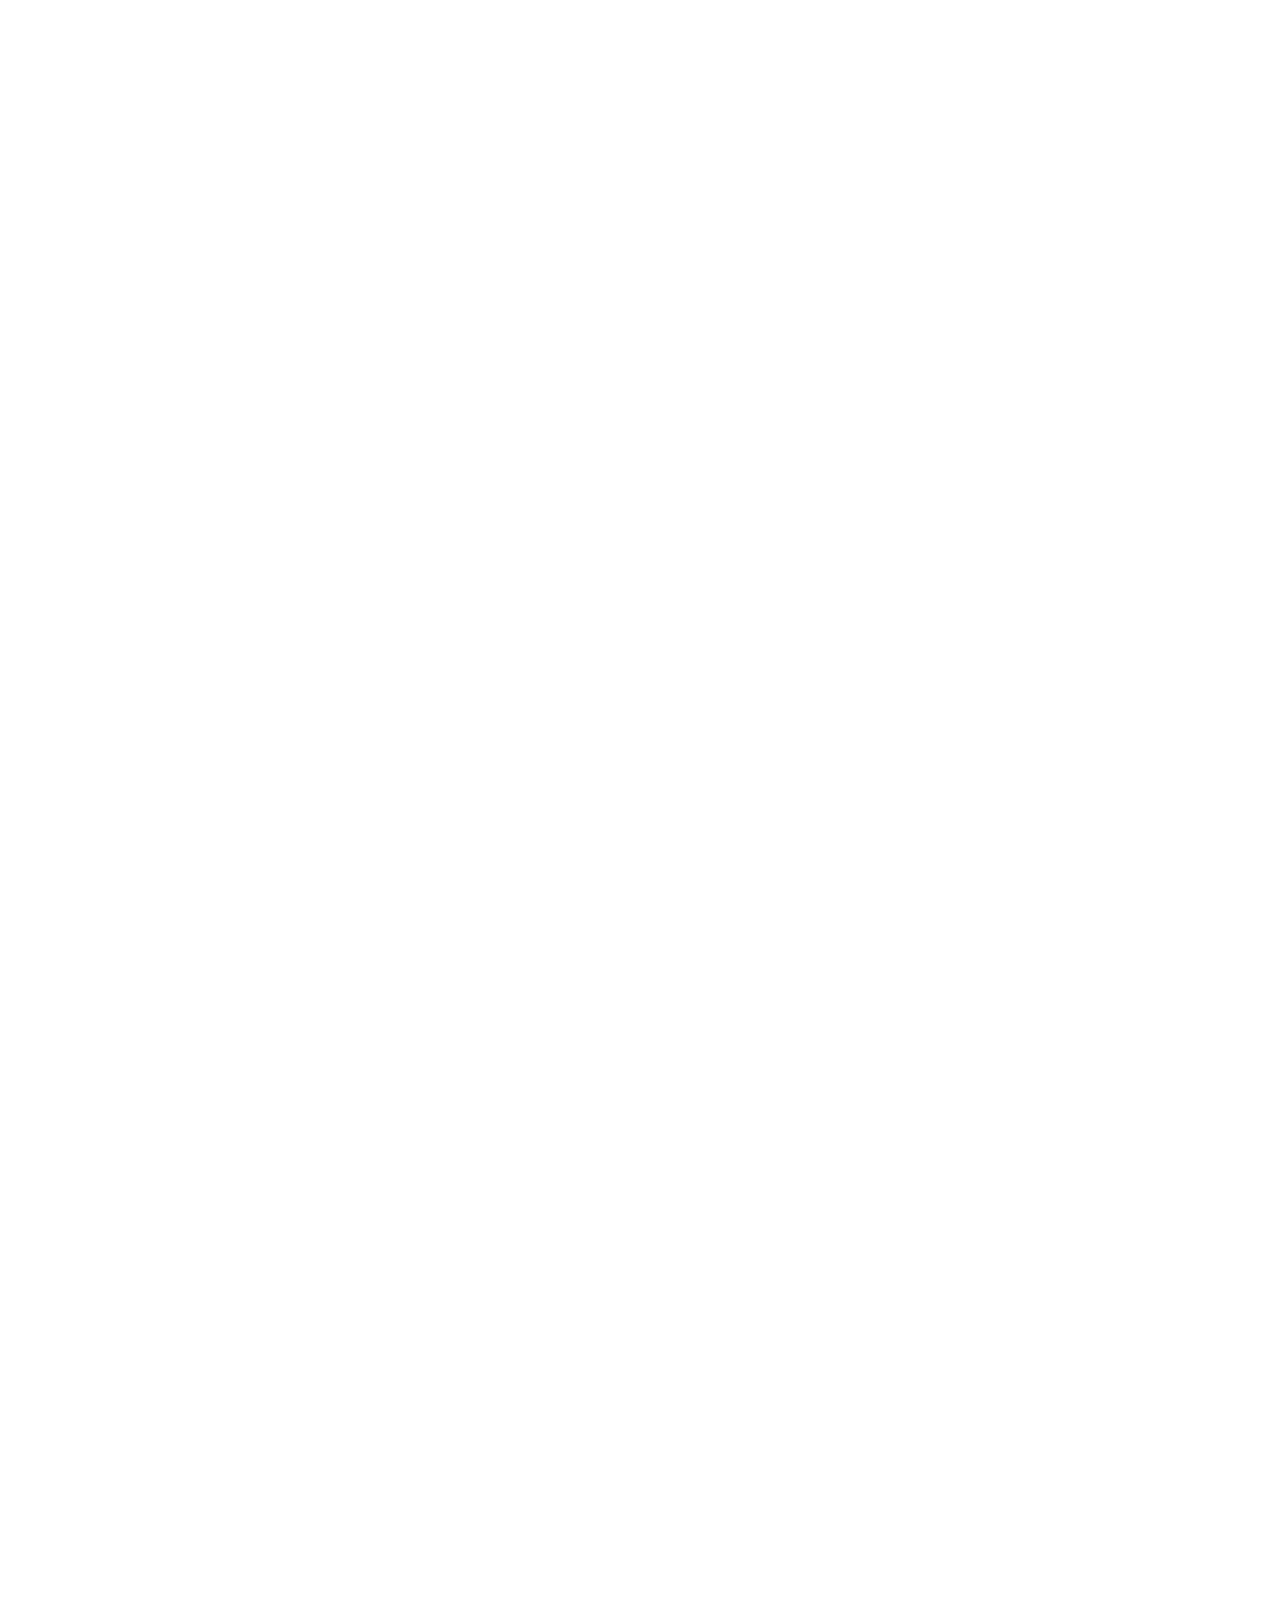
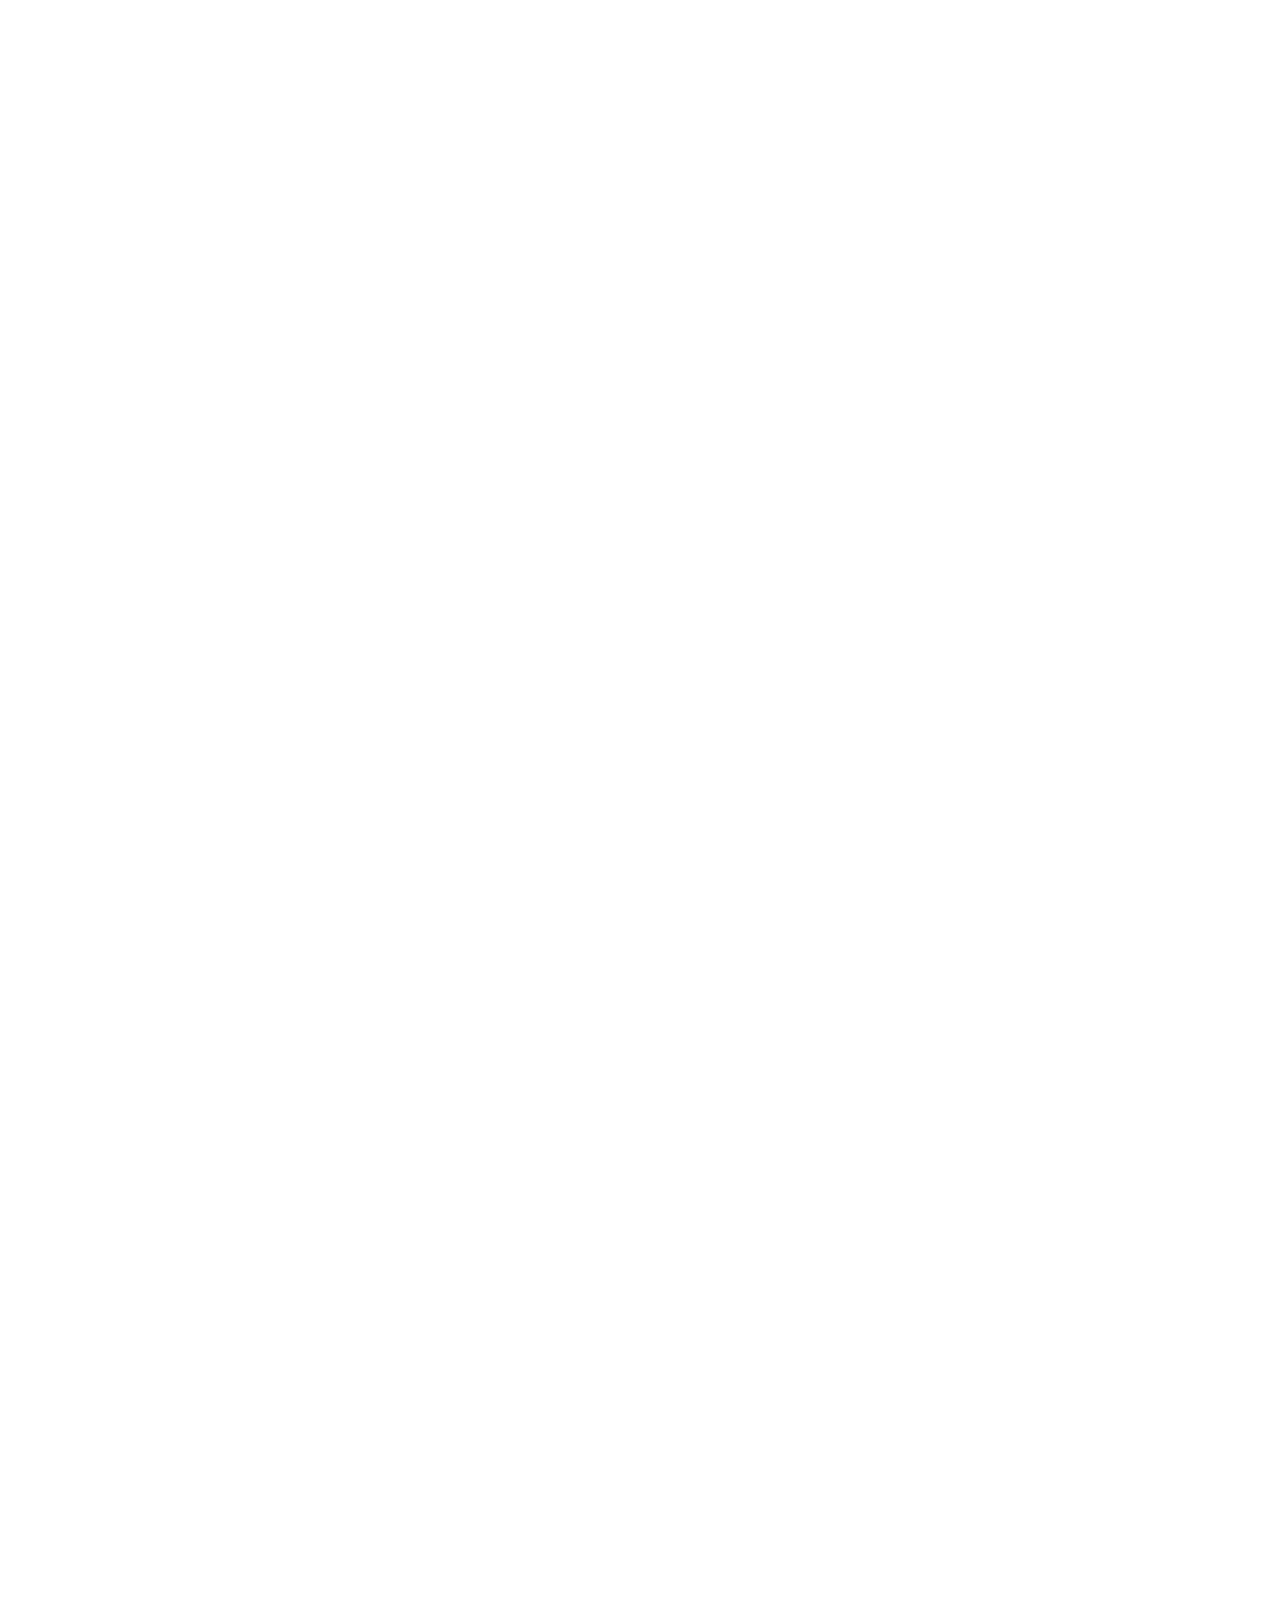
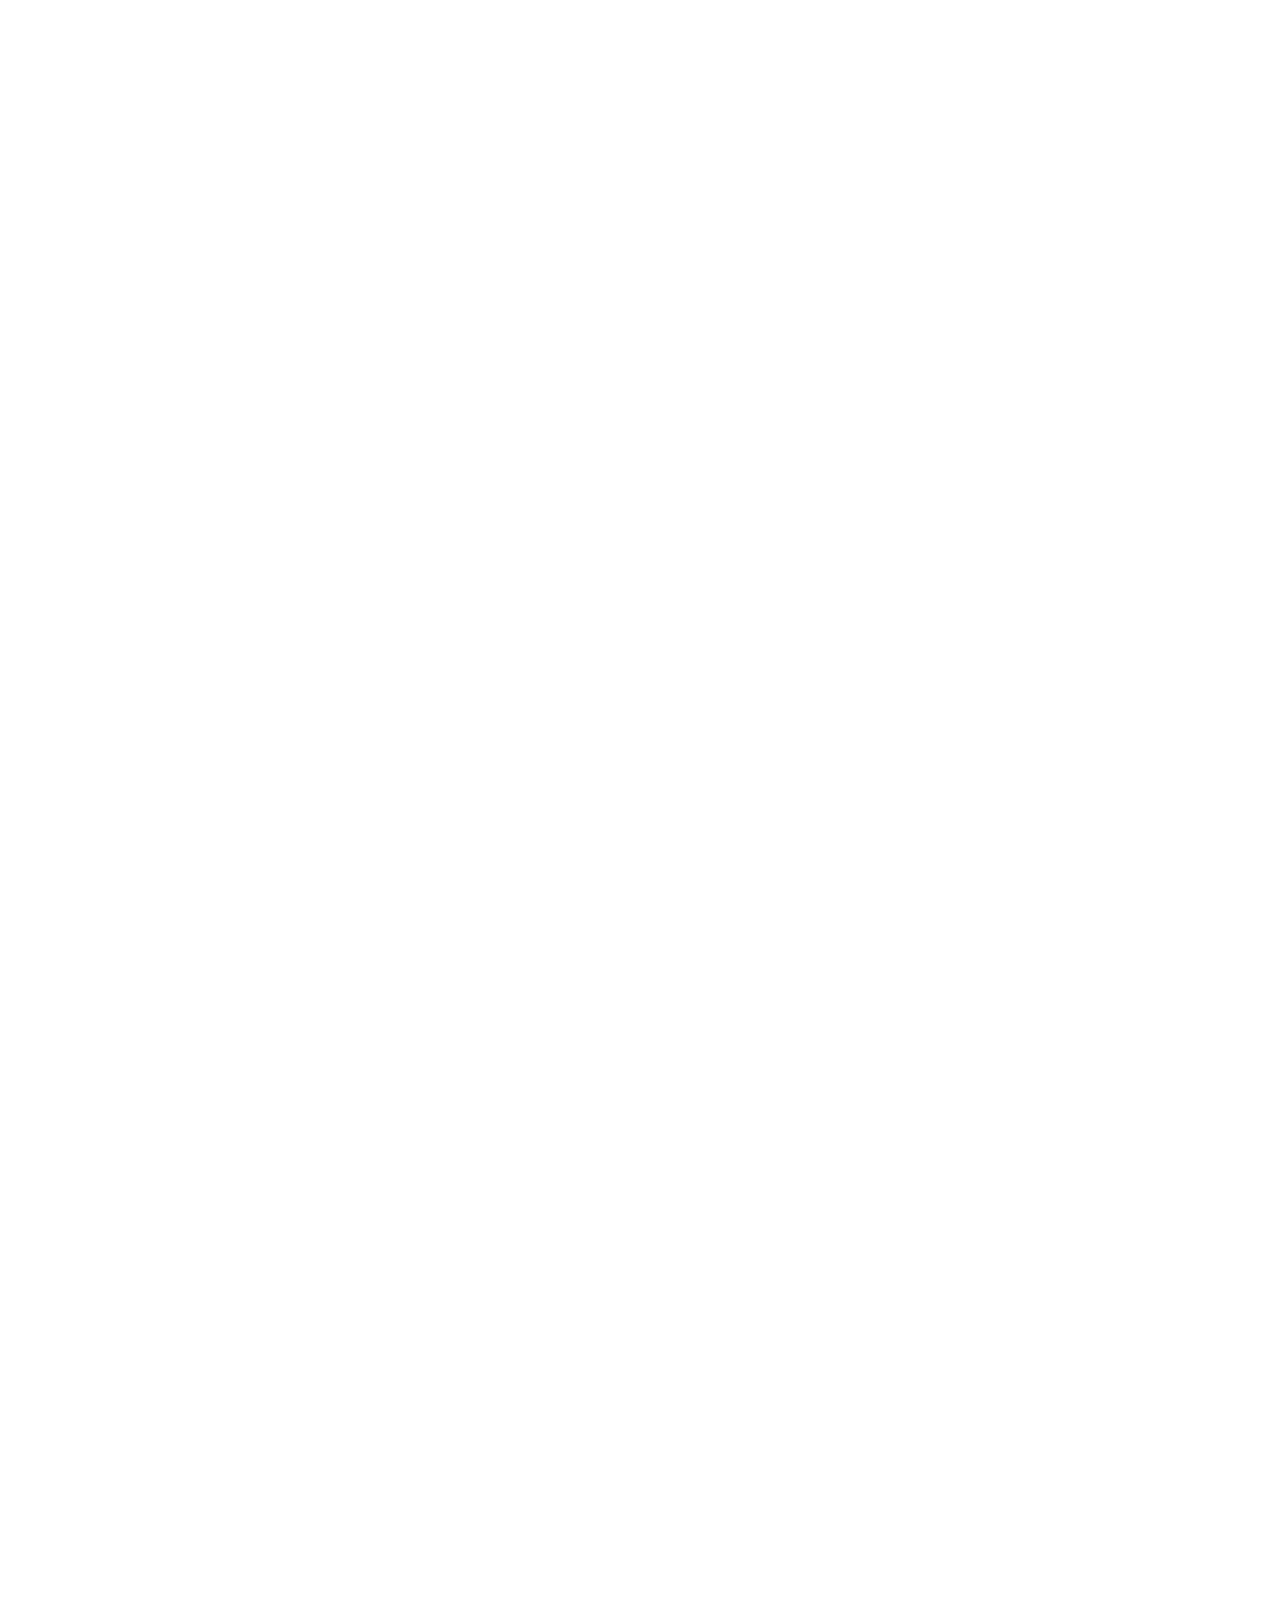
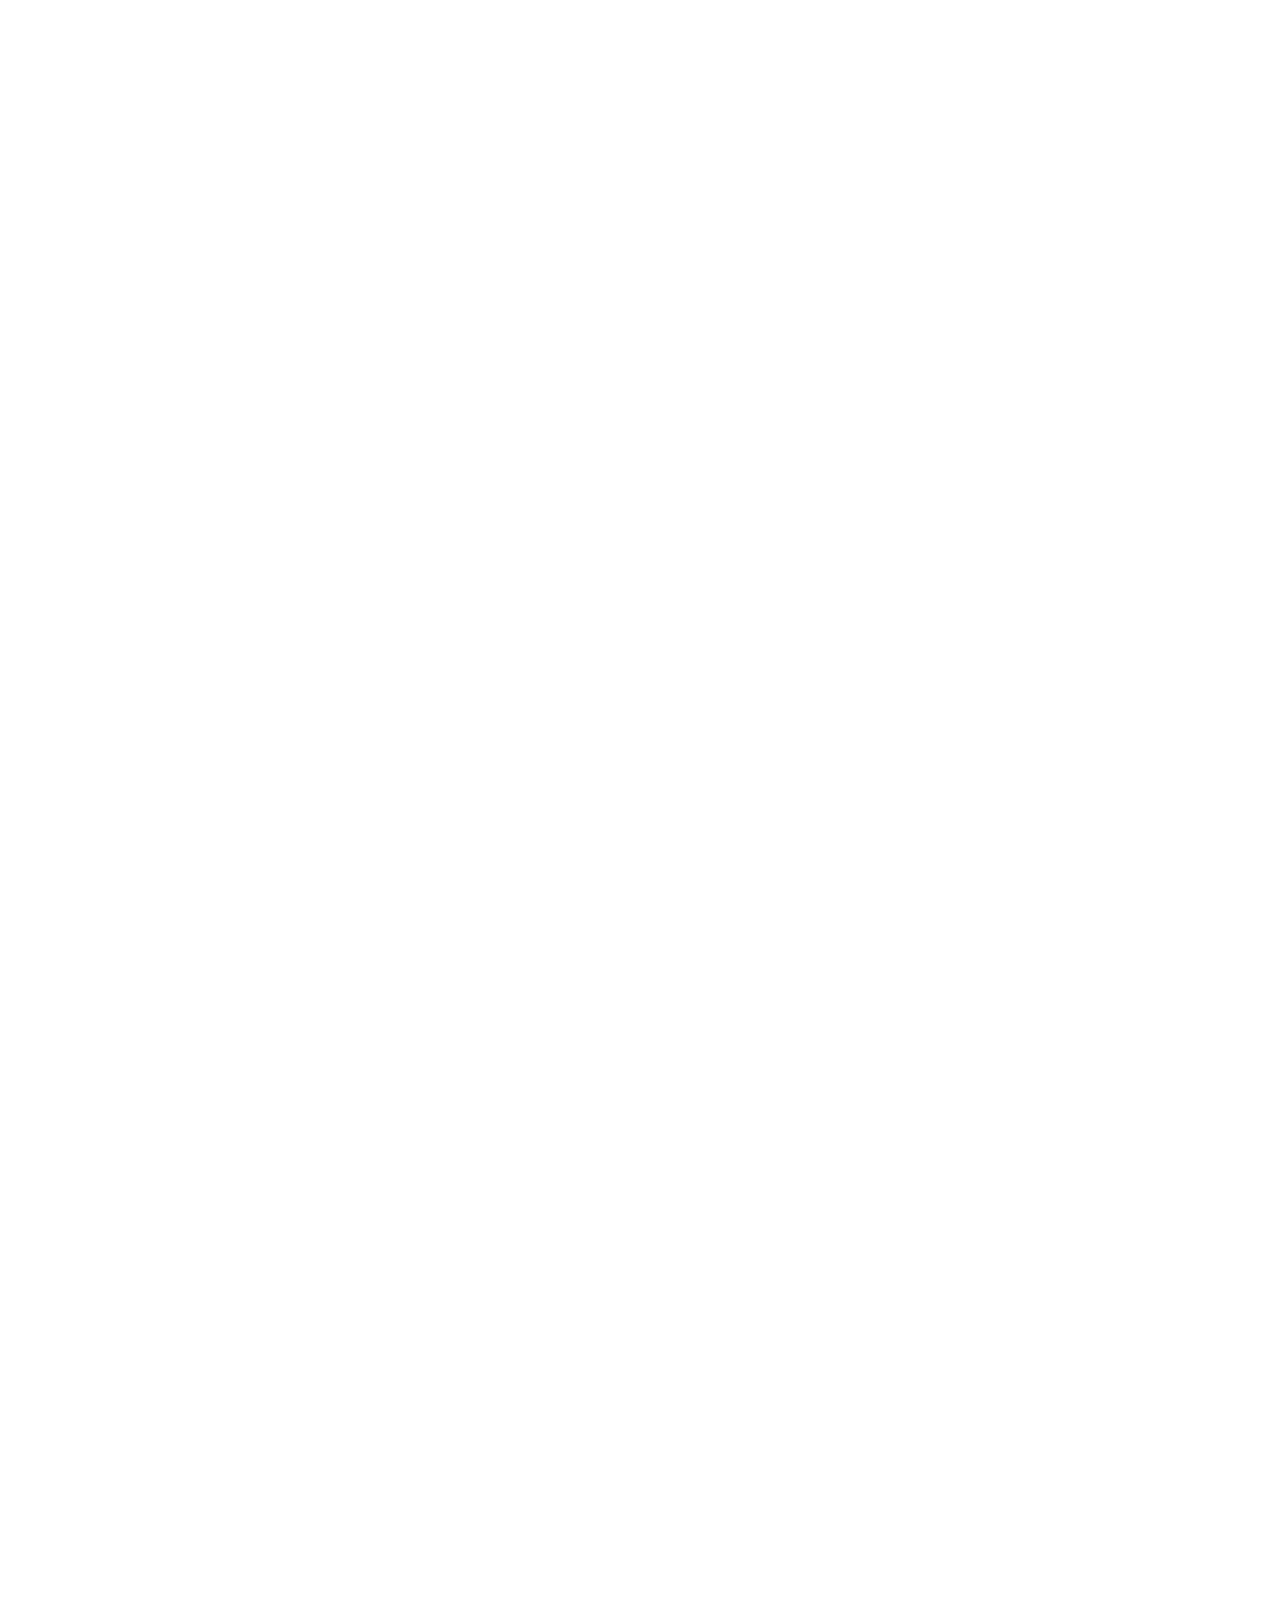
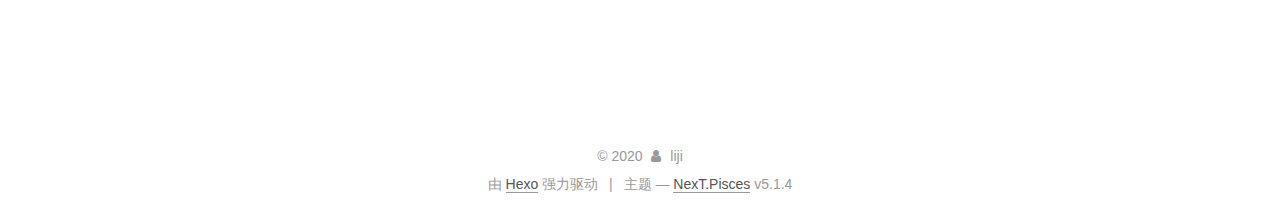
==== commit 3dd6bf0c: "Site updated: 2020-03-08 22:49:46" ====
--- a/index.html
+++ b/index.html
@@ -240,6 +240,135 @@
   
   
   <div class="post-block">
+    <link itemprop="mainEntityOfPage" href="http://yoursite.com/2020/03/02/%E8%AF%BB%E4%B9%A6%E5%B1%82%E6%AC%A1/">
+
+    <span hidden itemprop="author" itemscope itemtype="http://schema.org/Person">
+      <meta itemprop="name" content="liji">
+      <meta itemprop="description" content="">
+      <meta itemprop="image" content="/images/avatar.gif">
+    </span>
+
+    <span hidden itemprop="publisher" itemscope itemtype="http://schema.org/Organization">
+      <meta itemprop="name" content="liji Blog">
+    </span>
+
+    
+      <header class="post-header">
+
+        
+        
+          <h1 class="post-title" itemprop="name headline">
+                
+                <a class="post-title-link" href="/2020/03/02/%E8%AF%BB%E4%B9%A6%E5%B1%82%E6%AC%A1/" itemprop="url">随想录1-读书状态</a></h1>
+        
+
+        <div class="post-meta">
+          <span class="post-time">
+            
+              <span class="post-meta-item-icon">
+                <i class="fa fa-calendar-o"></i>
+              </span>
+              
+                <span class="post-meta-item-text">发表于</span>
+              
+              <time title="创建于" itemprop="dateCreated datePublished" datetime="2020-03-02T23:45:34+08:00">
+                2020-03-02
+              </time>
+            
+
+            
+
+            
+          </span>
+
+          
+
+          
+            
+          
+
+          
+          
+
+          
+
+          
+
+          
+
+        </div>
+      </header>
+    
+
+    
+    
+    
+    <div class="post-body" itemprop="articleBody">
+
+      
+      
+
+      
+        
+          
+            <h2 id="写这篇文章的原因"><a href="#写这篇文章的原因" class="headerlink" title="写这篇文章的原因"></a>写这篇文章的原因</h2><p>今天晚上书读着读着，就产生了一些想法，既然之前读的一本书（财富自由之路）里说：每天都会写3000字，把感想写出来。 那我也不应该太懒惰，向李笑来老师学习。</p>
+<h2 id="读书的状态"><a href="#读书的状态" class="headerlink" title="读书的状态"></a>读书的状态</h2><p>半年里坚持读了60多本书之后，感觉一切都在朝着对的方向前进，你看的见的变化和看不见的变化都这么明显，都看不见了还明显嘛？是的，价值观这种隐形的基因就是在进化。举个例子，对于自身能力的看法，有多少次是对自己说no，有多少次的选择是放弃。我自己是个内向的人，认定自己不善言辞，所以在沟通、口才这方面从未想过要去改善。真的是注定的吗？不管别人信不信，我笃信沟通交流只是一种技能，可以学习提高，不是内向决定的。</p>
+<p>前面讲了这么多，不是为了鸡汤，算是个铺垫把，我想告诉大家读书是有用的。话说回来，以前读书是这样的：拿起一本书，翻两页书就急着看看还有多少页没读完，然后估算还要读多久才能结束；读着读着，脑子就想到了今天发生了什么事，但眼睛还是跟着字往下走，没多久发现走神了，再重读。这种状态一直持续了很久，直到最近，也就是看了差不多40本书的时候，这个状态才开始消失。打个比方吧，这种读书状态就像是小学生一样，永远都是在盼着下课，偶尔还会闹脾气，大家都有过盼着下课的经验吧。</p>
+<p>现在读书是这样的：可以集中注意力一直看书，偶尔看下进度，明显感觉到可以紧跟着作者的思路。在今天以前，以为读书就是像现在这个样子，好好做一名学生，乖乖听老师讲课。接着打比方，这个阶段就像读高中，有一定的自律，目的性明确，老师讲的解题思路，你听的明白，但让你自己想另一套的解题思路，却力不从心。而且往往在实践中，迫于自身的勇气、环境的因素，还会把学到的还给作者。</p>
+<p>以后我读书要这样子：不断地对老师发问，不断的结合现实中问题，给出自己的答案。更进一步，不光脑子中要给出答案，还要把答案记下来，形成文档，就像我现在做的一样，水滴石穿。其实基本上任何书，讲道理也好，解决问题也罢，都无法直接给出现实中的问题答案，他的价值是提供一套思路。 还是打个比方，就像刚进入社会的人，遇到问题应该多问，多思考，多沉淀，职场肯定能站稳脚跟。</p>
+<p>写到这，应该还有更高阶的读书状态，就像前面打的比方，只是到了初入职场，后面就应该还有事业有成，卸甲归田等各种状态。我理解的读书在下一个状态应该是能够与作者平起平坐，可以像朋友一样的聊天，对书中的观点有着自己独到的见解，甚至可以单独再出一本书。</p>
+<h2 id="如何进阶"><a href="#如何进阶" class="headerlink" title="如何进阶"></a>如何进阶</h2><p>上面是自己瞎想的状态，虽然读的书还少，但应该八九不离十了吧。以自己为例，来聊聊如何进阶：</p>
+<p>从0到1是最难的，不是说让你看完一本书很难，而是要笃信能坚持看一辈子书很难。我很幸运，因为在对的时间遇到了对的书（《书都不会读，你还想成功》）。这本书如果你去看豆瓣评论，评分不高，褒贬不一，但它带领我启蒙，就是看了这本书，我才爱上读书，进而笃信能读一辈子书。环境的影响也必不可少，当时对工作、生活都处于无目标的状态，无目标本来于我是一种常态，但生活就是会逼迫你，让你做出选择。你如果跟我一样，没有明确的目标，不知道如何行动，不妨可以看看我推荐的这本书。</p>
+<p>从1到2，其实只要你能坚持看书，都能走到这个阶段。就像小孩子走着走着就会跑了，同样的读着读着就会感兴趣了。可以参考《书都不会读，你还想成功》中提到的方法，100天看完33本书，你会神奇的发现读书居然不再是一种负担了。</p>
+<p>这段时间，一直在思考，以后读书是什么样的，应该怎么做。其实读部分书的时候，已经达到所谓的结合书中知识解决实际问题的状态了。就像前不久读的《演讲的力量》，读这本书的时候，脑子会出现自己给别人分享读后感的场景，这本书带给我的核心是“什么是有效沟通”，有效沟通就是把自己知道的，能根据别人的认知来讲出来，简单点就是讲话要挑大家都听的懂的讲。这个认知，运用好了对分享困难的问题就是药到病除。前不久对《程序员进阶心法》中提到的沉淀方法论，一直无法理解，现在我把这个抽象概念用到这次的主题，读书进阶其实就是沉淀方法论，这个沉淀是不断学习、实践、反馈，方法论可以是一本书的核心思想。说穿了，读书的状态进阶就是不断学习、实践、反馈的过程嘛。</p>
+
+          
+        
+      
+    </div>
+    
+    
+    
+
+    
+
+    
+
+    
+
+    <footer class="post-footer">
+      
+
+      
+
+      
+
+      
+      
+        <div class="post-eof"></div>
+      
+    </footer>
+  </div>
+  
+  
+  
+  </article>
+
+
+    
+      
+
+  
+
+  
+  
+  
+
+  <article class="post post-type-normal" itemscope itemtype="http://schema.org/Article">
+  
+  
+  
+  <div class="post-block">
     <link itemprop="mainEntityOfPage" href="http://yoursite.com/2020/02/11/%E6%9E%B6%E6%9E%84%E6%95%B4%E6%B4%81%E4%B9%8B%E9%81%932/">
 
     <span hidden itemprop="author" itemscope itemtype="http://schema.org/Person">
@@ -737,7 +866,7 @@
               
                 <a href="/archives/%20%7C%7C%20archive">
               
-                  <span class="site-state-item-count">3</span>
+                  <span class="site-state-item-count">4</span>
                   <span class="site-state-item-name">日志</span>
                 </a>
               </div>
